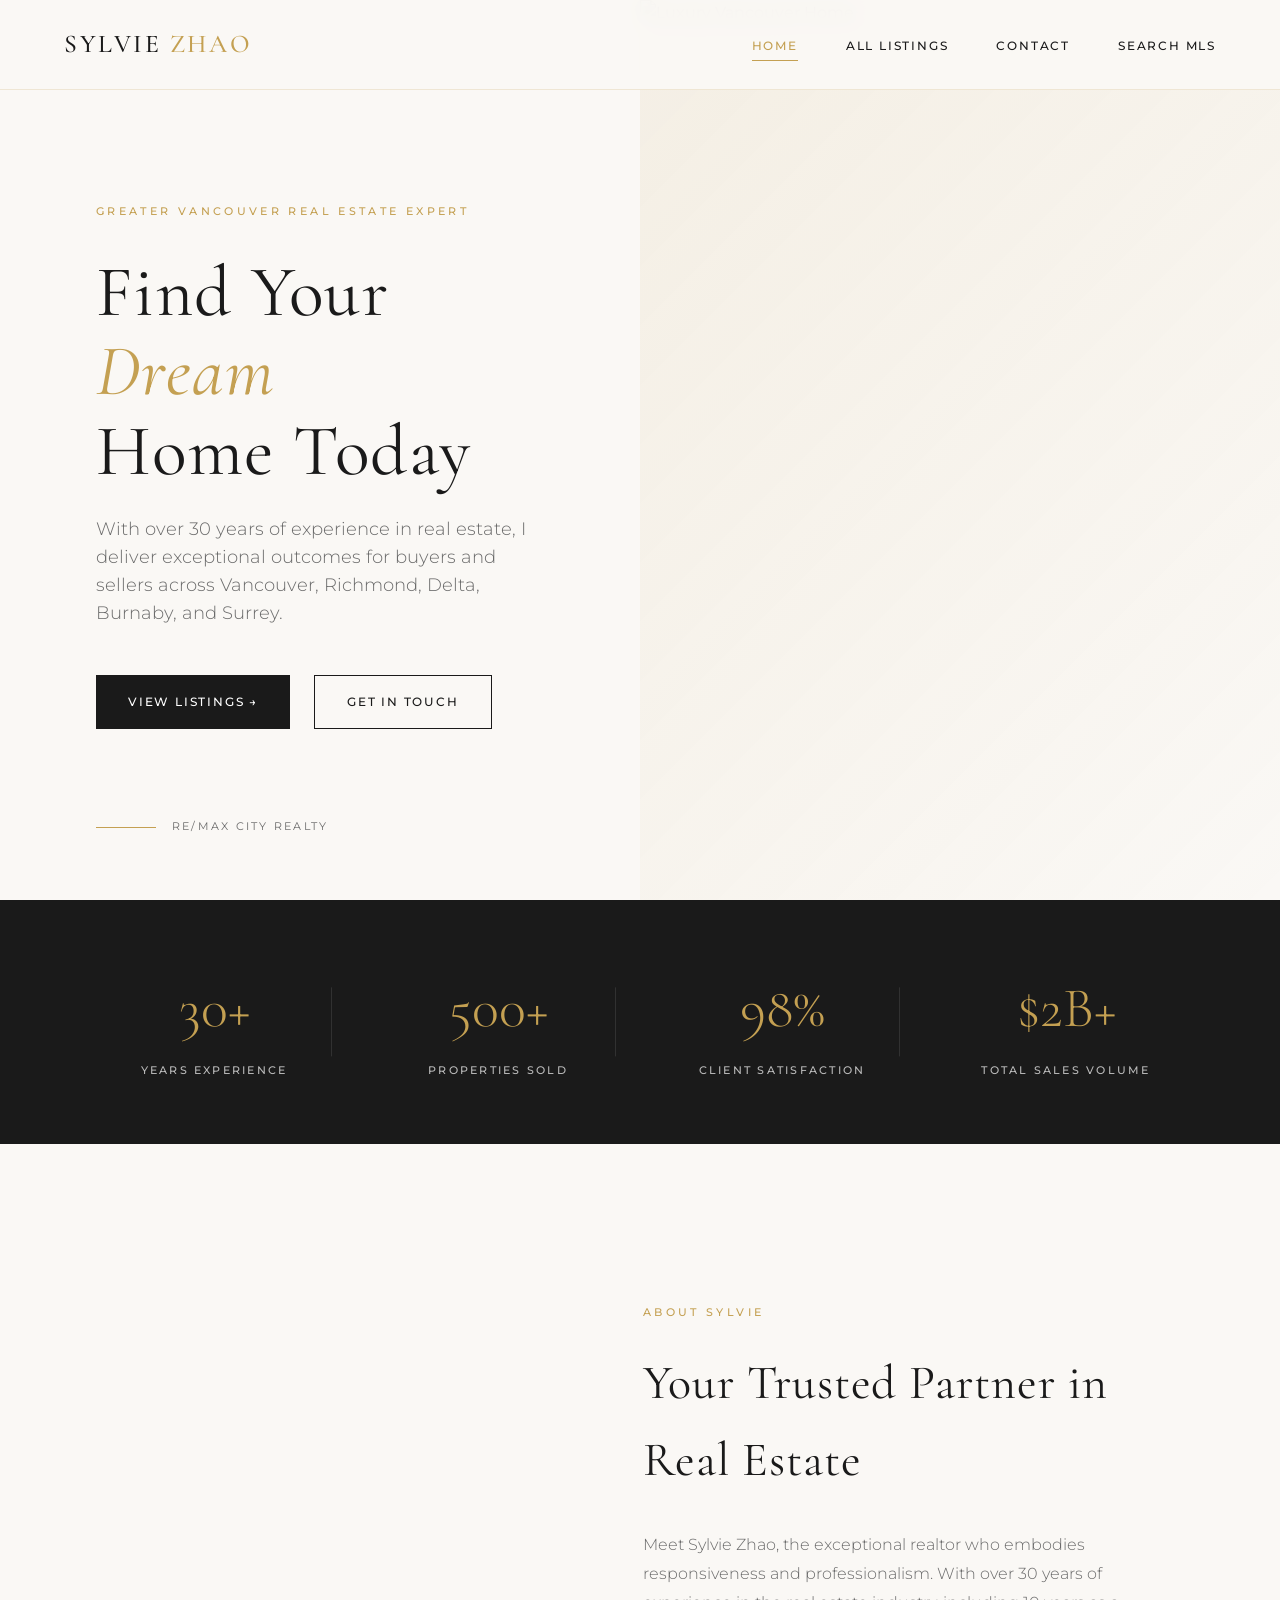
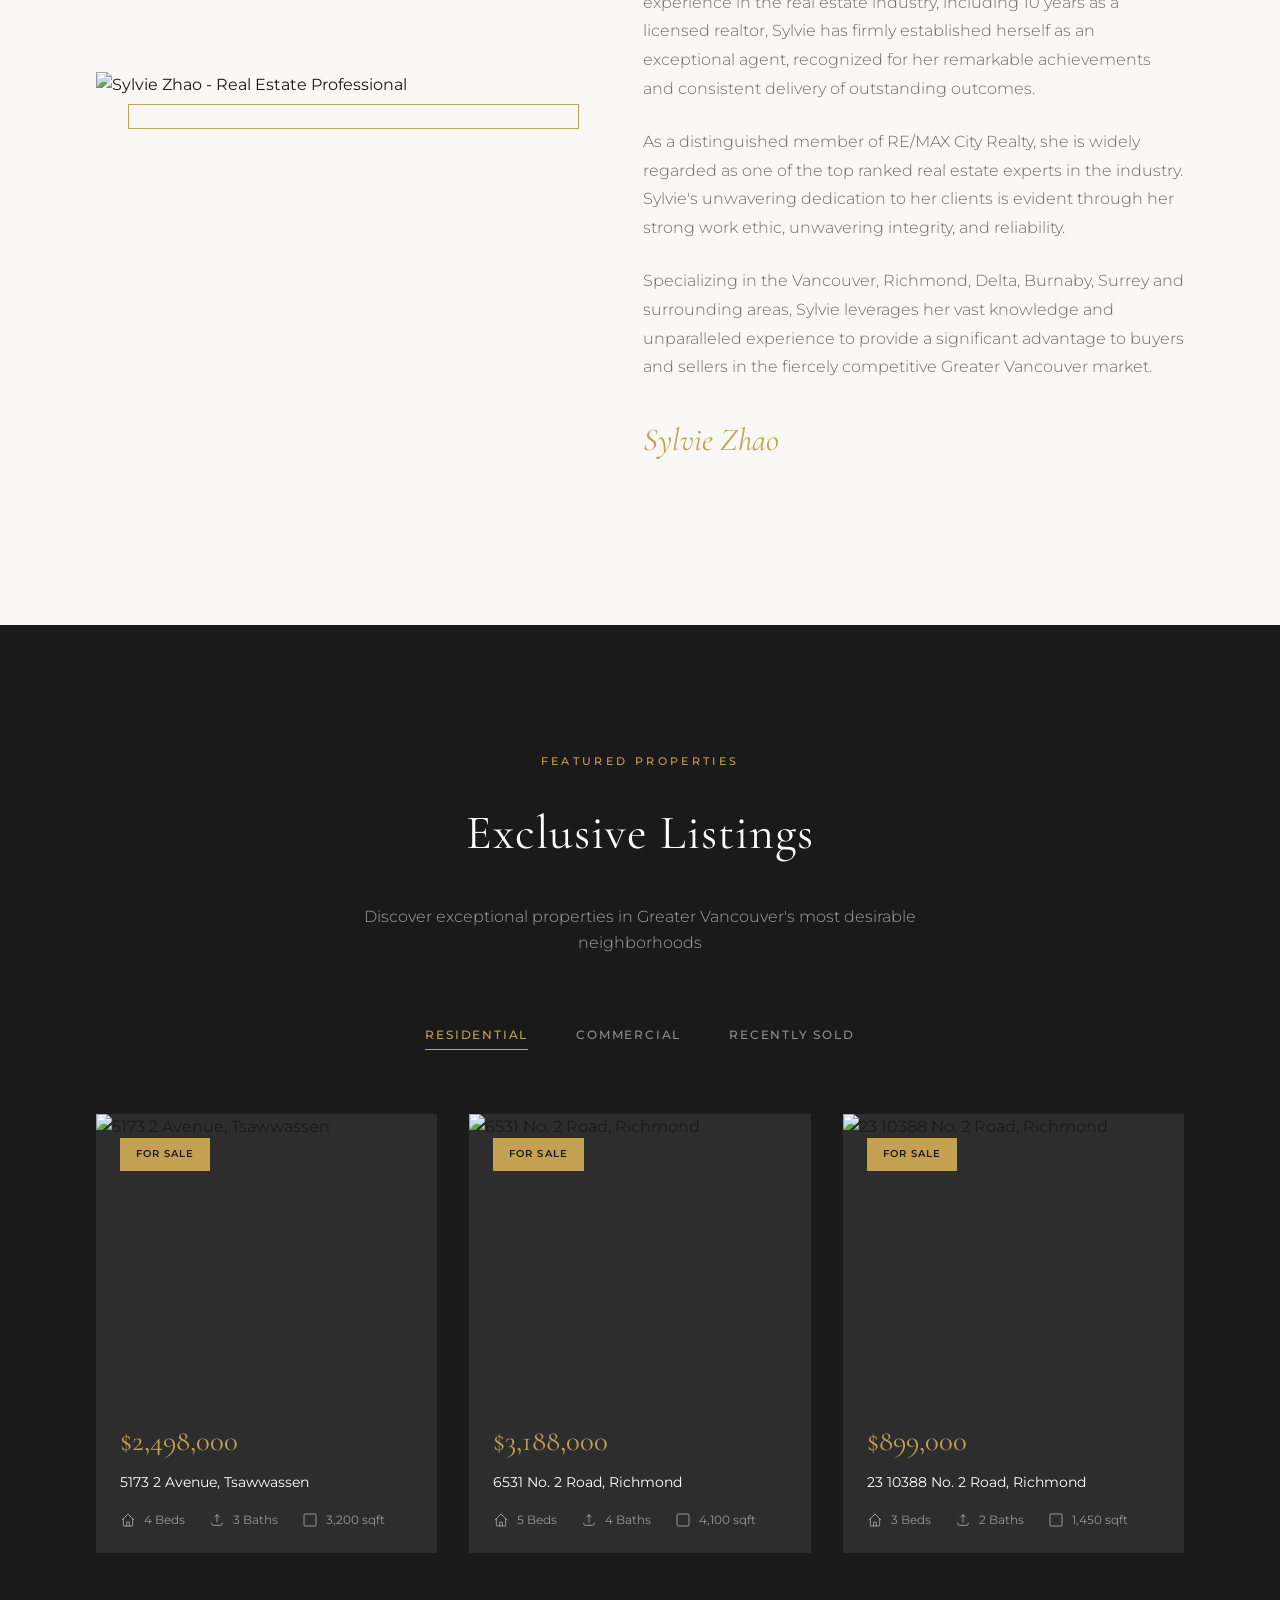
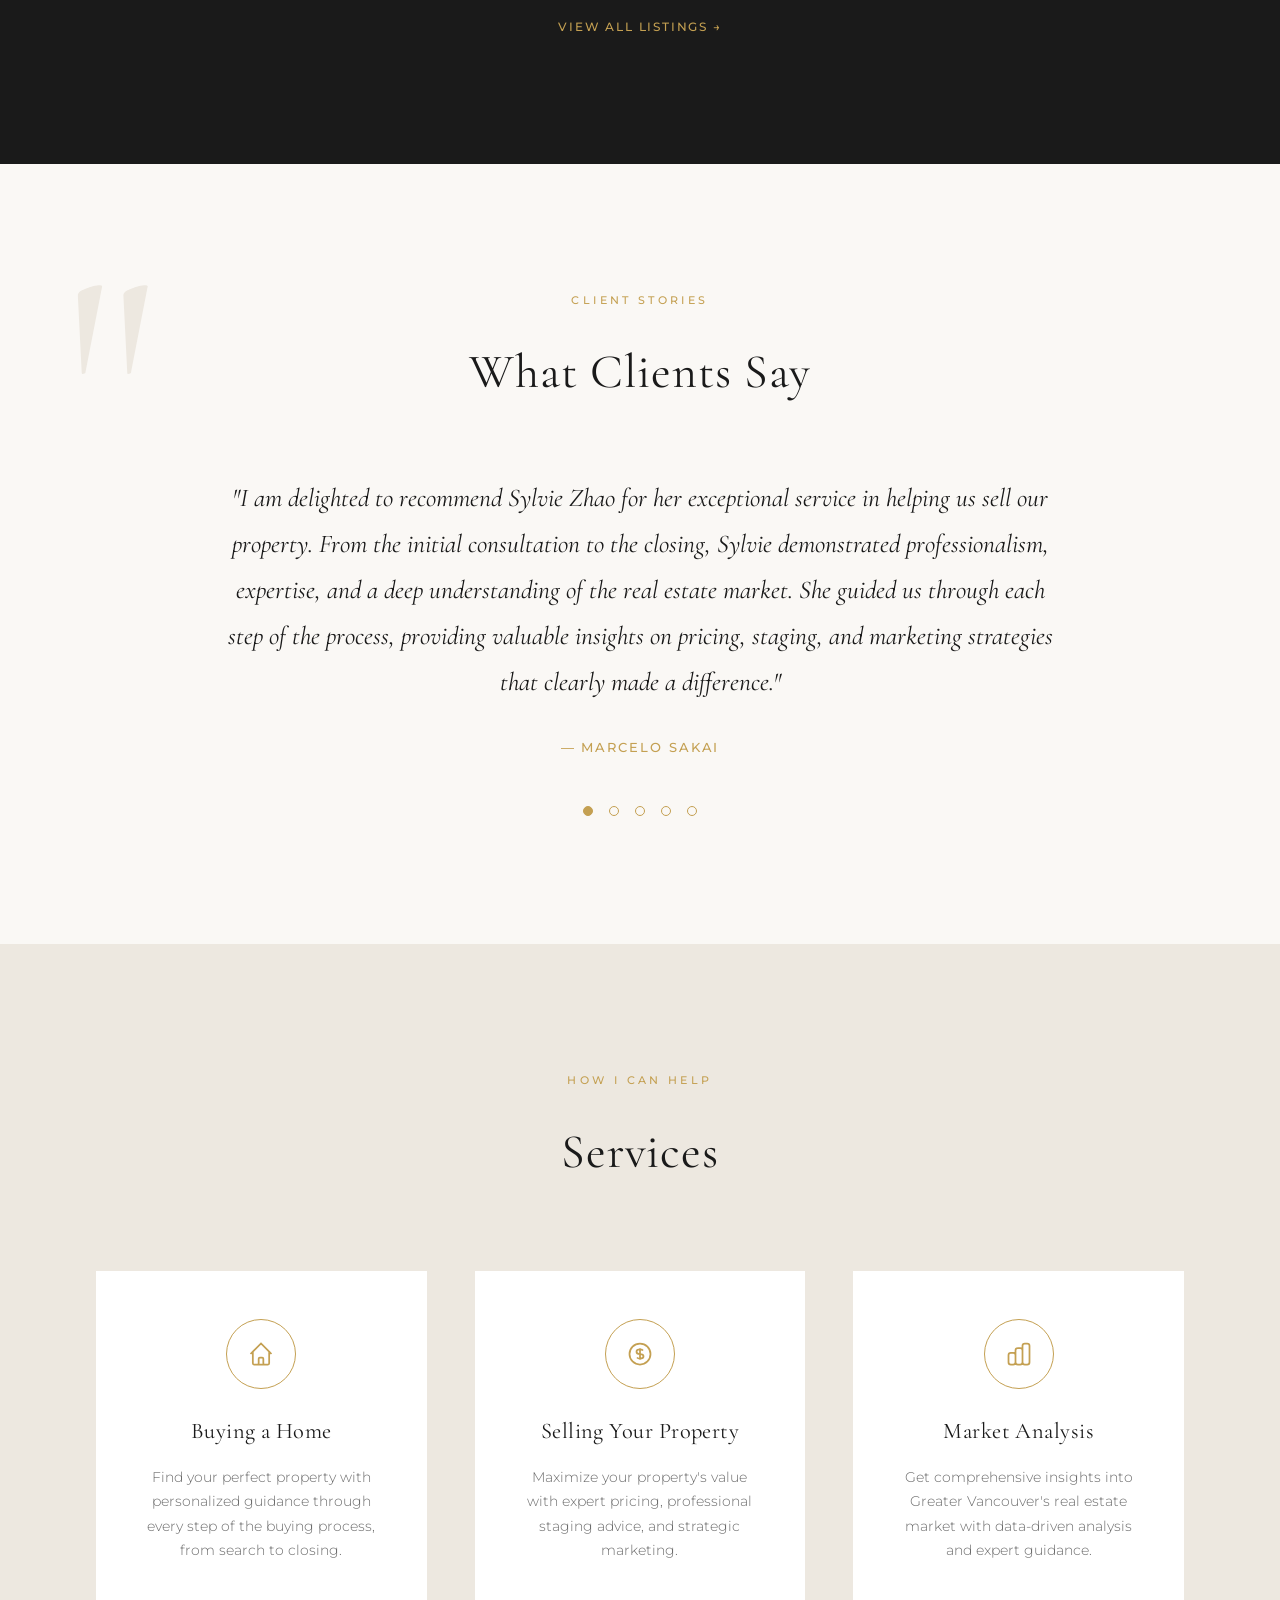
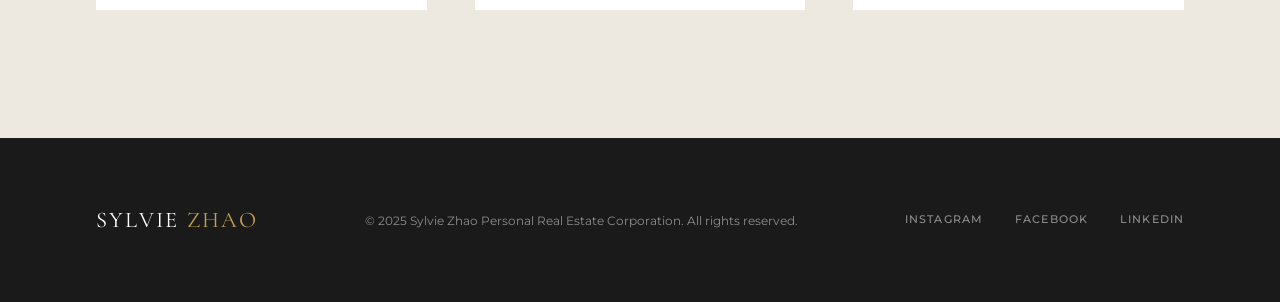
==== public/index.html @ 6d0d2b4c "Create new pages" ====
<!DOCTYPE html>
<html lang="en">
<head>
    <meta charset="UTF-8">
    <meta name="viewport" content="width=device-width, initial-scale=1.0">
    <title>Sylvie Zhao | Greater Vancouver Real Estate Expert</title>
    <link rel="preconnect" href="https://fonts.googleapis.com">
    <link rel="preconnect" href="https://fonts.gstatic.com" crossorigin>
    <link href="https://fonts.googleapis.com/css2?family=Cormorant+Garamond:ital,wght@0,300;0,400;0,500;0,600;1,400&family=Montserrat:wght@300;400;500;600&display=swap" rel="stylesheet">
    <link rel="stylesheet" href="styles.css">
</head>
<body>
    <!-- Navigation -->
    <nav id="navbar">
        <a href="index.html" class="logo">SYLVIE <span>ZHAO</span></a>
        <ul class="nav-links">
            <li><a href="index.html" class="active">Home</a></li>
            <li><a href="listings.html">All Listings</a></li>
            <li><a href="contact.html">Contact</a></li>
            <li><a href="https://sylviezhao.cityrealty.ca/index.php" target="_blank">Search MLS</a></li>
        </ul>
        <div class="mobile-menu-toggle">
            <span></span>
            <span></span>
            <span></span>
        </div>
    </nav>

    <!-- Hero Section -->
    <section class="hero">
        <div class="hero-content">
            <p class="hero-eyebrow">Greater Vancouver Real Estate Expert</p>
            <h1 class="hero-title">Find Your <em>Dream</em><br>Home Today</h1>
            <p class="hero-subtitle">With over 30 years of experience in real estate, I deliver exceptional outcomes for buyers and sellers across Vancouver, Richmond, Delta, Burnaby, and Surrey.</p>
            <div class="hero-buttons">
                <a href="listings.html" class="btn btn-primary">View Listings →</a>
                <a href="contact.html" class="btn btn-secondary">Get in Touch</a>
            </div>
            <div class="hero-decoration">
                <div class="hero-decoration-line"></div>
                <span>RE/MAX City Realty</span>
            </div>
        </div>
        <div class="hero-image">
            <img src="https://images.unsplash.com/photo-1600596542815-ffad4c1539a9?w=1200&q=80" alt="Luxury Vancouver Home">
        </div>
    </section>

    <!-- Stats Bar -->
    <div class="stats-bar">
        <div class="stat-item">
            <div class="stat-number">30+</div>
            <div class="stat-label">Years Experience</div>
        </div>
        <div class="stat-item">
            <div class="stat-number">500+</div>
            <div class="stat-label">Properties Sold</div>
        </div>
        <div class="stat-item">
            <div class="stat-number">98%</div>
            <div class="stat-label">Client Satisfaction</div>
        </div>
        <div class="stat-item">
            <div class="stat-number">$2B+</div>
            <div class="stat-label">Total Sales Volume</div>
        </div>
    </div>

    <!-- About Section -->
    <section class="about" id="about">
        <div class="about-image">
            <img src="https://images.unsplash.com/photo-1573496359142-b8d87734a5a2?w=800&q=80" alt="Sylvie Zhao - Real Estate Professional">
        </div>
        <div class="about-content">
            <p class="section-eyebrow">About Sylvie</p>
            <h2 class="section-title">Your Trusted Partner in Real Estate</h2>
            <p class="about-text">Meet Sylvie Zhao, the exceptional realtor who embodies responsiveness and professionalism. With over 30 years of experience in the real estate industry, including 10 years as a licensed realtor, Sylvie has firmly established herself as an exceptional agent, recognized for her remarkable achievements and consistent delivery of outstanding outcomes.</p>
            <p class="about-text">As a distinguished member of RE/MAX City Realty, she is widely regarded as one of the top ranked real estate experts in the industry. Sylvie's unwavering dedication to her clients is evident through her strong work ethic, unwavering integrity, and reliability.</p>
            <p class="about-text">Specializing in the Vancouver, Richmond, Delta, Burnaby, Surrey and surrounding areas, Sylvie leverages her vast knowledge and unparalleled experience to provide a significant advantage to buyers and sellers in the fiercely competitive Greater Vancouver market.</p>
            <p class="about-signature">Sylvie Zhao</p>
        </div>
    </section>

    <!-- Featured Listings Section -->
    <section class="listings" id="listings">
        <div class="listings-header">
            <p class="section-eyebrow">Featured Properties</p>
            <h2 class="section-title light">Exclusive Listings</h2>
            <p class="listings-subtitle">Discover exceptional properties in Greater Vancouver's most desirable neighborhoods</p>
        </div>
        <div class="listings-tabs">
            <button class="tab-btn active">Residential</button>
            <button class="tab-btn">Commercial</button>
            <button class="tab-btn">Recently Sold</button>
        </div>
        <div class="listings-grid">
            <div class="listing-card">
                <div class="listing-image">
                    <img src="https://images.unsplash.com/photo-1600585154340-be6161a56a0c?w=600&q=80" alt="5173 2 Avenue, Tsawwassen">
                    <span class="listing-badge">For Sale</span>
                </div>
                <div class="listing-info">
                    <div class="listing-price">$2,498,000</div>
                    <div class="listing-address">5173 2 Avenue, Tsawwassen</div>
                    <div class="listing-details">
                        <span class="listing-detail">
                            <svg viewBox="0 0 24 24" fill="none" stroke="currentColor" stroke-width="1.5"><path d="M3 12l2-2m0 0l7-7 7 7M5 10v10a1 1 0 001 1h3m10-11l2 2m-2-2v10a1 1 0 01-1 1h-3m-6 0a1 1 0 001-1v-4a1 1 0 011-1h2a1 1 0 011 1v4a1 1 0 001 1m-6 0h6"/></svg>
                            4 Beds
                        </span>
                        <span class="listing-detail">
                            <svg viewBox="0 0 24 24" fill="none" stroke="currentColor" stroke-width="1.5"><path d="M4 16v1a3 3 0 003 3h10a3 3 0 003-3v-1m-4-8l-4-4m0 0L8 8m4-4v12"/></svg>
                            3 Baths
                        </span>
                        <span class="listing-detail">
                            <svg viewBox="0 0 24 24" fill="none" stroke="currentColor" stroke-width="1.5"><rect x="3" y="3" width="18" height="18" rx="2"/></svg>
                            3,200 sqft
                        </span>
                    </div>
                </div>
            </div>
            <div class="listing-card">
                <div class="listing-image">
                    <img src="https://images.unsplash.com/photo-1600607687939-ce8a6c25118c?w=600&q=80" alt="6531 No. 2 Road, Richmond">
                    <span class="listing-badge">For Sale</span>
                </div>
                <div class="listing-info">
                    <div class="listing-price">$3,188,000</div>
                    <div class="listing-address">6531 No. 2 Road, Richmond</div>
                    <div class="listing-details">
                        <span class="listing-detail">
                            <svg viewBox="0 0 24 24" fill="none" stroke="currentColor" stroke-width="1.5"><path d="M3 12l2-2m0 0l7-7 7 7M5 10v10a1 1 0 001 1h3m10-11l2 2m-2-2v10a1 1 0 01-1 1h-3m-6 0a1 1 0 001-1v-4a1 1 0 011-1h2a1 1 0 011 1v4a1 1 0 001 1m-6 0h6"/></svg>
                            5 Beds
                        </span>
                        <span class="listing-detail">
                            <svg viewBox="0 0 24 24" fill="none" stroke="currentColor" stroke-width="1.5"><path d="M4 16v1a3 3 0 003 3h10a3 3 0 003-3v-1m-4-8l-4-4m0 0L8 8m4-4v12"/></svg>
                            4 Baths
                        </span>
                        <span class="listing-detail">
                            <svg viewBox="0 0 24 24" fill="none" stroke="currentColor" stroke-width="1.5"><rect x="3" y="3" width="18" height="18" rx="2"/></svg>
                            4,100 sqft
                        </span>
                    </div>
                </div>
            </div>
            <div class="listing-card">
                <div class="listing-image">
                    <img src="https://images.unsplash.com/photo-1600566753190-17f0baa2a6c3?w=600&q=80" alt="23 10388 No. 2 Road, Richmond">
                    <span class="listing-badge">For Sale</span>
                </div>
                <div class="listing-info">
                    <div class="listing-price">$899,000</div>
                    <div class="listing-address">23 10388 No. 2 Road, Richmond</div>
                    <div class="listing-details">
                        <span class="listing-detail">
                            <svg viewBox="0 0 24 24" fill="none" stroke="currentColor" stroke-width="1.5"><path d="M3 12l2-2m0 0l7-7 7 7M5 10v10a1 1 0 001 1h3m10-11l2 2m-2-2v10a1 1 0 01-1 1h-3m-6 0a1 1 0 001-1v-4a1 1 0 011-1h2a1 1 0 011 1v4a1 1 0 001 1m-6 0h6"/></svg>
                            3 Beds
                        </span>
                        <span class="listing-detail">
                            <svg viewBox="0 0 24 24" fill="none" stroke="currentColor" stroke-width="1.5"><path d="M4 16v1a3 3 0 003 3h10a3 3 0 003-3v-1m-4-8l-4-4m0 0L8 8m4-4v12"/></svg>
                            2 Baths
                        </span>
                        <span class="listing-detail">
                            <svg viewBox="0 0 24 24" fill="none" stroke="currentColor" stroke-width="1.5"><rect x="3" y="3" width="18" height="18" rx="2"/></svg>
                            1,450 sqft
                        </span>
                    </div>
                </div>
            </div>
        </div>
        <div class="view-all-link">
            <a href="listings.html">View All Listings →</a>
        </div>
    </section>

    <!-- Testimonials Section -->
    <section class="testimonials" id="testimonials">
        <div class="testimonials-header">
            <p class="section-eyebrow">Client Stories</p>
            <h2 class="section-title">What Clients Say</h2>
        </div>
        <div class="testimonials-slider">
            <div class="testimonial-item active">
                <p class="testimonial-text">"I am delighted to recommend Sylvie Zhao for her exceptional service in helping us sell our property. From the initial consultation to the closing, Sylvie demonstrated professionalism, expertise, and a deep understanding of the real estate market. She guided us through each step of the process, providing valuable insights on pricing, staging, and marketing strategies that clearly made a difference."</p>
                <p class="testimonial-author">— Marcelo Sakai</p>
            </div>
            <div class="testimonial-item">
                <p class="testimonial-text">"I've known Sylvie for 6 years. She works very hard for your business and transactions. She is easy to work with and is available to discuss at times other realtors will not. I will definitely use her again for my future real estate needs!"</p>
                <p class="testimonial-author">— Manjit</p>
            </div>
            <div class="testimonial-item">
                <p class="testimonial-text">"Sylvie really went above and beyond to sell my condo and was able to complete the sale quickly and efficiently. Will definitely recommend her services."</p>
                <p class="testimonial-author">— Jack Chow</p>
            </div>
            <div class="testimonial-item">
                <p class="testimonial-text">"Sylvie helped me sell my home. She was very knowledgeable and had excellent marketing skills. We managed to sell the home for an excellent price at a time when the market was declining. I will be using her again to sell another property of mine and I am very confident she will do an excellent job again!"</p>
                <p class="testimonial-author">— Christopher Leong</p>
            </div>
            <div class="testimonial-item">
                <p class="testimonial-text">"Sylvie is a good agent in real estate. She has great communication skills and got a good deal for us."</p>
                <p class="testimonial-author">— Hanson</p>
            </div>
        </div>
        <div class="testimonial-nav">
            <button class="testimonial-dot active" data-index="0"></button>
            <button class="testimonial-dot" data-index="1"></button>
            <button class="testimonial-dot" data-index="2"></button>
            <button class="testimonial-dot" data-index="3"></button>
            <button class="testimonial-dot" data-index="4"></button>
        </div>
    </section>

    <!-- Services Section -->
    <section class="services" id="services">
        <div class="services-header">
            <p class="section-eyebrow">How I Can Help</p>
            <h2 class="section-title">Services</h2>
        </div>
        <div class="services-grid">
            <div class="service-card">
                <div class="service-icon">
                    <svg viewBox="0 0 24 24" fill="none" stroke="currentColor" stroke-width="1.5">
                        <path d="M3 12l2-2m0 0l7-7 7 7M5 10v10a1 1 0 001 1h3m10-11l2 2m-2-2v10a1 1 0 01-1 1h-3m-6 0a1 1 0 001-1v-4a1 1 0 011-1h2a1 1 0 011 1v4a1 1 0 001 1m-6 0h6"/>
                    </svg>
                </div>
                <h3 class="service-title">Buying a Home</h3>
                <p class="service-text">Find your perfect property with personalized guidance through every step of the buying process, from search to closing.</p>
            </div>
            <div class="service-card">
                <div class="service-icon">
                    <svg viewBox="0 0 24 24" fill="none" stroke="currentColor" stroke-width="1.5">
                        <path d="M12 8c-1.657 0-3 .895-3 2s1.343 2 3 2 3 .895 3 2-1.343 2-3 2m0-8c1.11 0 2.08.402 2.599 1M12 8V7m0 1v8m0 0v1m0-1c-1.11 0-2.08-.402-2.599-1M21 12a9 9 0 11-18 0 9 9 0 0118 0z"/>
                    </svg>
                </div>
                <h3 class="service-title">Selling Your Property</h3>
                <p class="service-text">Maximize your property's value with expert pricing, professional staging advice, and strategic marketing.</p>
            </div>
            <div class="service-card">
                <div class="service-icon">
                    <svg viewBox="0 0 24 24" fill="none" stroke="currentColor" stroke-width="1.5">
                        <path d="M9 19v-6a2 2 0 00-2-2H5a2 2 0 00-2 2v6a2 2 0 002 2h2a2 2 0 002-2zm0 0V9a2 2 0 012-2h2a2 2 0 012 2v10m-6 0a2 2 0 002 2h2a2 2 0 002-2m0 0V5a2 2 0 012-2h2a2 2 0 012 2v14a2 2 0 01-2 2h-2a2 2 0 01-2-2z"/>
                    </svg>
                </div>
                <h3 class="service-title">Market Analysis</h3>
                <p class="service-text">Get comprehensive insights into Greater Vancouver's real estate market with data-driven analysis and expert guidance.</p>
            </div>
        </div>
    </section>

    <!-- Footer -->
    <footer>
        <div class="footer-logo">SYLVIE <span>ZHAO</span></div>
        <p class="footer-text">© 2025 Sylvie Zhao Personal Real Estate Corporation. All rights reserved.</p>
        <div class="footer-links">
            <a href="https://www.instagram.com/sylviezhaoprec/" target="_blank">Instagram</a>
            <a href="https://www.facebook.com/sylvie.zhao.14/" target="_blank">Facebook</a>
            <a href="https://www.linkedin.com/in/sylvie-zhao-23877966/" target="_blank">LinkedIn</a>
        </div>
    </footer>

    <script src="scripts.js"></script>
</body>
</html>
---- public/styles.css ----
/* ========================================
   SYLVIE ZHAO REAL ESTATE - MAIN STYLESHEET
   ======================================== */

/* CSS Variables */
:root {
    --gold: #C4A052;
    --gold-light: #D4B872;
    --gold-dark: #A68A3C;
    --charcoal: #1A1A1A;
    --charcoal-light: #2D2D2D;
    --cream: #FAF8F5;
    --cream-dark: #EDE8E0;
    --text-dark: #1A1A1A;
    --text-light: #6B6B6B;
    --white: #FFFFFF;
}

/* ========================================
   RESET & BASE STYLES
   ======================================== */
* {
    margin: 0;
    padding: 0;
    box-sizing: border-box;
}

html {
    scroll-behavior: smooth;
}

body {
    font-family: 'Montserrat', sans-serif;
    background: var(--cream);
    color: var(--text-dark);
    line-height: 1.6;
    overflow-x: hidden;
}

h1, h2, h3, h4 {
    font-family: 'Cormorant Garamond', serif;
    font-weight: 400;
    letter-spacing: 0.02em;
}

a {
    text-decoration: none;
    color: inherit;
}

img {
    max-width: 100%;
    display: block;
}

/* ========================================
   NAVIGATION
   ======================================== */
nav {
    position: fixed;
    top: 0;
    left: 0;
    right: 0;
    z-index: 1000;
    padding: 1.5rem 4rem;
    display: flex;
    justify-content: space-between;
    align-items: center;
    background: rgba(250, 248, 245, 0.95);
    backdrop-filter: blur(10px);
    border-bottom: 1px solid rgba(196, 160, 82, 0.2);
    transition: all 0.4s ease;
}

nav.scrolled {
    padding: 1rem 4rem;
    box-shadow: 0 4px 30px rgba(0, 0, 0, 0.05);
}

.logo {
    font-family: 'Cormorant Garamond', serif;
    font-size: 1.6rem;
    font-weight: 500;
    color: var(--charcoal);
    letter-spacing: 0.1em;
}

.logo span {
    color: var(--gold);
}

.nav-links {
    display: flex;
    gap: 3rem;
    list-style: none;
}

.nav-links a {
    font-size: 0.75rem;
    font-weight: 500;
    letter-spacing: 0.15em;
    text-transform: uppercase;
    color: var(--charcoal);
    position: relative;
    padding: 0.5rem 0;
    transition: color 0.3s ease;
}

.nav-links a::after {
    content: '';
    position: absolute;
    bottom: 0;
    left: 0;
    width: 0;
    height: 1px;
    background: var(--gold);
    transition: width 0.3s ease;
}

.nav-links a:hover,
.nav-links a.active {
    color: var(--gold);
}

.nav-links a:hover::after,
.nav-links a.active::after {
    width: 100%;
}

.nav-cta {
    background: var(--charcoal);
    color: var(--white) !important;
    padding: 0.8rem 1.5rem !important;
}

.nav-cta::after {
    display: none !important;
}

.nav-cta:hover {
    background: var(--gold) !important;
    color: var(--charcoal) !important;
}

.mobile-menu-toggle {
    display: none;
    flex-direction: column;
    gap: 5px;
    cursor: pointer;
    z-index: 1001;
}

.mobile-menu-toggle span {
    width: 25px;
    height: 2px;
    background: var(--charcoal);
    transition: all 0.3s ease;
}

/* ========================================
   BUTTONS
   ======================================== */
.btn {
    display: inline-flex;
    align-items: center;
    gap: 0.75rem;
    padding: 1rem 2rem;
    font-size: 0.75rem;
    font-weight: 500;
    letter-spacing: 0.15em;
    text-transform: uppercase;
    transition: all 0.4s ease;
    cursor: pointer;
    border: none;
    font-family: 'Montserrat', sans-serif;
}

.btn-primary {
    background: var(--charcoal);
    color: var(--white);
}

.btn-primary:hover {
    background: var(--gold);
    color: var(--charcoal);
    transform: translateY(-2px);
}

.btn-secondary {
    background: transparent;
    color: var(--charcoal);
    border: 1px solid var(--charcoal);
}

.btn-secondary:hover {
    background: var(--charcoal);
    color: var(--white);
}

.btn-gold {
    background: var(--gold);
    color: var(--charcoal);
}

.btn-gold:hover {
    background: var(--gold-dark);
    transform: translateY(-2px);
}

/* ========================================
   SECTION STYLES
   ======================================== */
.section-eyebrow {
    font-size: 0.7rem;
    font-weight: 500;
    letter-spacing: 0.3em;
    text-transform: uppercase;
    color: var(--gold);
    margin-bottom: 1.5rem;
}

.section-title {
    font-size: 3rem;
    margin-bottom: 2rem;
    color: var(--charcoal);
}

.section-title.light {
    color: var(--white);
}

/* ========================================
   HERO SECTION
   ======================================== */
.hero {
    min-height: 100vh;
    display: grid;
    grid-template-columns: 1fr 1fr;
    position: relative;
    overflow: hidden;
}

.hero-content {
    display: flex;
    flex-direction: column;
    justify-content: center;
    padding: 8rem 6rem 6rem;
    position: relative;
    z-index: 2;
}

.hero-eyebrow {
    font-size: 0.7rem;
    font-weight: 500;
    letter-spacing: 0.3em;
    text-transform: uppercase;
    color: var(--gold);
    margin-bottom: 2rem;
    opacity: 0;
    animation: fadeUp 0.8s ease forwards 0.3s;
}

.hero-title {
    font-size: 4.5rem;
    line-height: 1.1;
    margin-bottom: 1.5rem;
    color: var(--charcoal);
    opacity: 0;
    animation: fadeUp 0.8s ease forwards 0.5s;
}

.hero-title em {
    font-style: italic;
    color: var(--gold);
}

.hero-subtitle {
    font-size: 1.1rem;
    font-weight: 300;
    color: var(--text-light);
    max-width: 480px;
    margin-bottom: 3rem;
    opacity: 0;
    animation: fadeUp 0.8s ease forwards 0.7s;
}

.hero-buttons {
    display: flex;
    gap: 1.5rem;
    opacity: 0;
    animation: fadeUp 0.8s ease forwards 0.9s;
}

.hero-image {
    position: relative;
    overflow: hidden;
}

.hero-image::before {
    content: '';
    position: absolute;
    inset: 0;
    background: linear-gradient(135deg, rgba(196, 160, 82, 0.1), transparent);
    z-index: 1;
}

.hero-image img {
    width: 100%;
    height: 100%;
    object-fit: cover;
    opacity: 0;
    animation: fadeIn 1.2s ease forwards 0.4s;
}

.hero-decoration {
    position: absolute;
    bottom: 4rem;
    left: 6rem;
    display: flex;
    align-items: center;
    gap: 1rem;
    opacity: 0;
    animation: fadeUp 0.8s ease forwards 1.1s;
}

.hero-decoration span {
    font-size: 0.7rem;
    letter-spacing: 0.2em;
    text-transform: uppercase;
    color: var(--text-light);
}

.hero-decoration-line {
    width: 60px;
    height: 1px;
    background: var(--gold);
}

/* ========================================
   STATS BAR
   ======================================== */
.stats-bar {
    background: var(--charcoal);
    padding: 4rem 6rem;
    display: grid;
    grid-template-columns: repeat(4, 1fr);
    gap: 3rem;
}

.stat-item {
    text-align: center;
    position: relative;
}

.stat-item:not(:last-child)::after {
    content: '';
    position: absolute;
    right: 0;
    top: 50%;
    transform: translateY(-50%);
    height: 60%;
    width: 1px;
    background: rgba(255, 255, 255, 0.1);
}

.stat-number {
    font-family: 'Cormorant Garamond', serif;
    font-size: 3.5rem;
    font-weight: 300;
    color: var(--gold);
    margin-bottom: 0.5rem;
}

.stat-label {
    font-size: 0.7rem;
    font-weight: 500;
    letter-spacing: 0.2em;
    text-transform: uppercase;
    color: rgba(255, 255, 255, 0.7);
}

/* ========================================
   ABOUT SECTION
   ======================================== */
.about {
    padding: 8rem 6rem;
    display: grid;
    grid-template-columns: 1fr 1.2fr;
    gap: 6rem;
    align-items: center;
}

.about-image {
    position: relative;
}

.about-image::before {
    content: '';
    position: absolute;
    top: 2rem;
    left: 2rem;
    right: -2rem;
    bottom: -2rem;
    border: 1px solid var(--gold);
    z-index: -1;
}

.about-image img {
    width: 100%;
    filter: grayscale(20%);
    transition: filter 0.5s ease;
}

.about-image:hover img {
    filter: grayscale(0%);
}

.about-content {
    padding: 2rem 0;
}

.about-text {
    font-size: 1rem;
    font-weight: 300;
    color: var(--text-light);
    margin-bottom: 1.5rem;
    line-height: 1.8;
}

.about-signature {
    font-family: 'Cormorant Garamond', serif;
    font-size: 2rem;
    font-style: italic;
    color: var(--gold);
    margin-top: 2rem;
}

/* ========================================
   LISTINGS SECTION
   ======================================== */
.listings {
    padding: 8rem 6rem;
    background: var(--charcoal);
}

.listings-header {
    text-align: center;
    margin-bottom: 4rem;
}

.listings-subtitle {
    font-size: 1rem;
    font-weight: 300;
    color: rgba(255, 255, 255, 0.6);
    max-width: 600px;
    margin: 0 auto;
}

.listings-tabs {
    display: flex;
    justify-content: center;
    gap: 3rem;
    margin-bottom: 4rem;
}

.tab-btn {
    background: none;
    border: none;
    font-size: 0.75rem;
    font-weight: 500;
    letter-spacing: 0.15em;
    text-transform: uppercase;
    color: rgba(255, 255, 255, 0.5);
    cursor: pointer;
    padding: 0.5rem 0;
    position: relative;
    transition: color 0.3s ease;
    font-family: 'Montserrat', sans-serif;
}

.tab-btn.active,
.tab-btn:hover {
    color: var(--gold);
}

.tab-btn.active::after {
    content: '';
    position: absolute;
    bottom: 0;
    left: 0;
    width: 100%;
    height: 1px;
    background: var(--gold);
}

.listings-grid {
    display: grid;
    grid-template-columns: repeat(3, 1fr);
    gap: 2rem;
}

.listing-card {
    background: var(--charcoal-light);
    overflow: hidden;
    position: relative;
    transition: transform 0.5s ease;
}

.listing-card:hover {
    transform: translateY(-10px);
}

.listing-image {
    position: relative;
    height: 280px;
    overflow: hidden;
}

.listing-image img {
    width: 100%;
    height: 100%;
    object-fit: cover;
    transition: transform 0.6s ease;
}

.listing-card:hover .listing-image img {
    transform: scale(1.1);
}

.listing-badge {
    position: absolute;
    top: 1.5rem;
    left: 1.5rem;
    background: var(--gold);
    color: var(--charcoal);
    font-size: 0.65rem;
    font-weight: 600;
    letter-spacing: 0.1em;
    text-transform: uppercase;
    padding: 0.5rem 1rem;
}

.listing-badge.sold {
    background: var(--charcoal);
    color: var(--white);
}

.listing-info {
    padding: 1.5rem;
}

.listing-price {
    font-family: 'Cormorant Garamond', serif;
    font-size: 1.8rem;
    color: var(--gold);
    margin-bottom: 0.5rem;
}

.listing-address {
    font-size: 0.85rem;
    font-weight: 400;
    color: var(--white);
    margin-bottom: 1rem;
}

.listing-details {
    display: flex;
    gap: 1.5rem;
    font-size: 0.75rem;
    color: rgba(255, 255, 255, 0.5);
}

.listing-detail {
    display: flex;
    align-items: center;
    gap: 0.5rem;
}

.listing-detail svg {
    width: 16px;
    height: 16px;
}

.view-all-link {
    display: flex;
    justify-content: center;
    margin-top: 4rem;
}

.view-all-link a {
    color: var(--gold);
    font-size: 0.75rem;
    font-weight: 500;
    letter-spacing: 0.15em;
    text-transform: uppercase;
    display: flex;
    align-items: center;
    gap: 0.75rem;
    transition: gap 0.3s ease;
}

.view-all-link a:hover {
    gap: 1.25rem;
}

/* ========================================
   TESTIMONIALS SECTION
   ======================================== */
.testimonials {
    padding: 8rem 6rem;
    background: var(--cream);
    position: relative;
    overflow: hidden;
}

.testimonials::before {
    content: '"';
    position: absolute;
    top: 4rem;
    left: 4rem;
    font-family: 'Cormorant Garamond', serif;
    font-size: 20rem;
    color: var(--cream-dark);
    line-height: 1;
    pointer-events: none;
}

.testimonials-header {
    text-align: center;
    margin-bottom: 4rem;
    position: relative;
    z-index: 1;
}

.testimonials-slider {
    max-width: 900px;
    margin: 0 auto;
    position: relative;
    z-index: 1;
}

.testimonial-item {
    text-align: center;
    padding: 0 2rem;
    display: none;
}

.testimonial-item.active {
    display: block;
    animation: fadeIn 0.6s ease;
}

.testimonial-text {
    font-family: 'Cormorant Garamond', serif;
    font-size: 1.6rem;
    font-style: italic;
    line-height: 1.8;
    color: var(--charcoal);
    margin-bottom: 2rem;
}

.testimonial-author {
    font-size: 0.8rem;
    font-weight: 500;
    letter-spacing: 0.15em;
    text-transform: uppercase;
    color: var(--gold);
}

.testimonial-nav {
    display: flex;
    justify-content: center;
    gap: 1rem;
    margin-top: 3rem;
}

.testimonial-dot {
    width: 10px;
    height: 10px;
    border-radius: 50%;
    border: 1px solid var(--gold);
    background: transparent;
    cursor: pointer;
    transition: background 0.3s ease;
}

.testimonial-dot.active {
    background: var(--gold);
}

/* ========================================
   SERVICES SECTION
   ======================================== */
.services {
    padding: 8rem 6rem;
    background: var(--cream-dark);
}

.services-header {
    text-align: center;
    margin-bottom: 5rem;
}

.services-grid {
    display: grid;
    grid-template-columns: repeat(3, 1fr);
    gap: 3rem;
}

.service-card {
    background: var(--white);
    padding: 3rem;
    text-align: center;
    transition: all 0.4s ease;
    position: relative;
    overflow: hidden;
}

.service-card::before {
    content: '';
    position: absolute;
    top: 0;
    left: 0;
    width: 100%;
    height: 3px;
    background: var(--gold);
    transform: scaleX(0);
    transition: transform 0.4s ease;
}

.service-card:hover {
    transform: translateY(-5px);
    box-shadow: 0 20px 60px rgba(0, 0, 0, 0.08);
}

.service-card:hover::before {
    transform: scaleX(1);
}

.service-icon {
    width: 70px;
    height: 70px;
    margin: 0 auto 1.5rem;
    display: flex;
    align-items: center;
    justify-content: center;
    border: 1px solid var(--gold);
    border-radius: 50%;
    color: var(--gold);
}

.service-icon svg {
    width: 28px;
    height: 28px;
}

.service-title {
    font-size: 1.4rem;
    margin-bottom: 1rem;
    color: var(--charcoal);
}

.service-text {
    font-size: 0.9rem;
    font-weight: 300;
    color: var(--text-light);
    line-height: 1.7;
}

/* ========================================
   CONTACT SECTION
   ======================================== */
.contact {
    padding: 8rem 6rem;
    display: grid;
    grid-template-columns: 1fr 1fr;
    gap: 6rem;
    background: var(--white);
}

.contact-info {
    padding: 2rem 0;
}

.contact-item {
    margin-bottom: 2rem;
}

.contact-label {
    font-size: 0.7rem;
    font-weight: 500;
    letter-spacing: 0.2em;
    text-transform: uppercase;
    color: var(--gold);
    margin-bottom: 0.5rem;
}

.contact-value {
    font-family: 'Cormorant Garamond', serif;
    font-size: 1.4rem;
    color: var(--charcoal);
}

.contact-value a {
    transition: color 0.3s ease;
}

.contact-value a:hover {
    color: var(--gold);
}

.social-links {
    display: flex;
    gap: 1rem;
    margin-top: 3rem;
}

.social-link {
    width: 50px;
    height: 50px;
    border: 1px solid var(--charcoal);
    display: flex;
    align-items: center;
    justify-content: center;
    color: var(--charcoal);
    transition: all 0.3s ease;
}

.social-link:hover {
    background: var(--gold);
    border-color: var(--gold);
}

.social-link svg {
    width: 18px;
    height: 18px;
}

.contact-form {
    background: var(--cream);
    padding: 3rem;
}

.form-group {
    margin-bottom: 1.5rem;
}

.form-label {
    display: block;
    font-size: 0.7rem;
    font-weight: 500;
    letter-spacing: 0.15em;
    text-transform: uppercase;
    color: var(--charcoal);
    margin-bottom: 0.75rem;
}

.form-input,
.form-textarea {
    width: 100%;
    padding: 1rem;
    font-family: 'Montserrat', sans-serif;
    font-size: 0.9rem;
    border: 1px solid var(--cream-dark);
    background: var(--white);
    color: var(--charcoal);
    transition: border-color 0.3s ease;
}

.form-input:focus,
.form-textarea:focus {
    outline: none;
    border-color: var(--gold);
}

.form-textarea {
    min-height: 150px;
    resize: vertical;
}

.contact-form .btn {
    width: 100%;
    justify-content: center;
}

/* ========================================
   PAGE HEADERS
   ======================================== */
.page-header {
    padding: 12rem 6rem 6rem;
    background: var(--charcoal);
    text-align: center;
}

.page-header .section-title {
    color: var(--white);
    margin-bottom: 1rem;
}

.page-header-subtitle {
    font-size: 1rem;
    font-weight: 300;
    color: rgba(255, 255, 255, 0.6);
    max-width: 600px;
    margin: 0 auto;
}

/* ========================================
   LISTINGS PAGE SPECIFIC
   ======================================== */
.listings-page {
    padding: 6rem;
    background: var(--cream);
}

.listings-filters {
    display: flex;
    justify-content: space-between;
    align-items: center;
    margin-bottom: 3rem;
    flex-wrap: wrap;
    gap: 1.5rem;
}

.filter-group {
    display: flex;
    gap: 1rem;
    flex-wrap: wrap;
}

.filter-btn {
    padding: 0.75rem 1.5rem;
    font-size: 0.75rem;
    font-weight: 500;
    letter-spacing: 0.1em;
    text-transform: uppercase;
    background: var(--white);
    border: 1px solid var(--cream-dark);
    color: var(--text-light);
    cursor: pointer;
    transition: all 0.3s ease;
    font-family: 'Montserrat', sans-serif;
}

.filter-btn:hover,
.filter-btn.active {
    border-color: var(--gold);
    color: var(--gold);
}

.listings-count {
    font-size: 0.85rem;
    color: var(--text-light);
}

.listings-page .listings-grid {
    background: transparent;
}

.listings-page .listing-card {
    background: var(--white);
    box-shadow: 0 4px 20px rgba(0, 0, 0, 0.05);
}

.listings-page .listing-price {
    color: var(--charcoal);
}

.listings-page .listing-address {
    color: var(--text-dark);
}

.listings-page .listing-details {
    color: var(--text-light);
}

/* ========================================
   CONTACT PAGE SPECIFIC
   ======================================== */
.contact-page {
    padding: 6rem;
    background: var(--cream);
}

.contact-page .contact {
    background: var(--cream);
    padding: 0;
    max-width: 1200px;
    margin: 0 auto;
}

.contact-map {
    margin-top: 4rem;
    height: 400px;
    background: var(--cream-dark);
    display: flex;
    align-items: center;
    justify-content: center;
    color: var(--text-light);
}

/* ========================================
   FOOTER
   ======================================== */
footer {
    background: var(--charcoal);
    padding: 4rem 6rem;
    display: flex;
    justify-content: space-between;
    align-items: center;
}

.footer-logo {
    font-family: 'Cormorant Garamond', serif;
    font-size: 1.4rem;
    color: var(--white);
    letter-spacing: 0.1em;
}

.footer-logo span {
    color: var(--gold);
}

.footer-text {
    font-size: 0.75rem;
    color: rgba(255, 255, 255, 0.5);
}

.footer-links {
    display: flex;
    gap: 2rem;
}

.footer-links a {
    font-size: 0.7rem;
    font-weight: 500;
    letter-spacing: 0.1em;
    text-transform: uppercase;
    color: rgba(255, 255, 255, 0.5);
    transition: color 0.3s ease;
}

.footer-links a:hover {
    color: var(--gold);
}

/* ========================================
   ANIMATIONS
   ======================================== */
@keyframes fadeUp {
    from {
        opacity: 0;
        transform: translateY(30px);
    }
    to {
        opacity: 1;
        transform: translateY(0);
    }
}

@keyframes fadeIn {
    from { opacity: 0; }
    to { opacity: 1; }
}

/* ========================================
   RESPONSIVE STYLES
   ======================================== */
@media (max-width: 1200px) {
    .hero-title { font-size: 3.5rem; }
    .hero-content { padding: 6rem 4rem; }
    nav, .about, .listings, .testimonials, .services, .contact, footer,
    .page-header, .listings-page, .contact-page {
        padding-left: 4rem;
        padding-right: 4rem;
    }
}

@media (max-width: 992px) {
    .hero {
        grid-template-columns: 1fr;
        min-height: auto;
    }
    .hero-content {
        padding: 10rem 3rem 4rem;
        order: 2;
    }
    .hero-image {
        height: 60vh;
        order: 1;
    }
    .hero-decoration { display: none; }
    .stats-bar {
        grid-template-columns: repeat(2, 1fr);
        gap: 2rem;
    }
    .stat-item:nth-child(2)::after { display: none; }
    .about {
        grid-template-columns: 1fr;
        gap: 3rem;
    }
    .listings-grid {
        grid-template-columns: repeat(2, 1fr);
    }
    .services-grid {
        grid-template-columns: 1fr;
        gap: 2rem;
    }
    .contact {
        grid-template-columns: 1fr;
        gap: 3rem;
    }
}

@media (max-width: 768px) {
    nav {
        padding: 1rem 1.5rem;
    }
    .nav-links {
        display: none;
    }
    .mobile-menu-toggle {
        display: flex;
    }
    .hero-title { font-size: 2.5rem; }
    .hero-content { padding: 8rem 1.5rem 3rem; }
    .hero-subtitle { font-size: 1rem; }
    .hero-buttons {
        flex-direction: column;
    }
    nav, .about, .listings, .testimonials, .services, .contact, footer,
    .page-header, .listings-page, .contact-page {
        padding-left: 1.5rem;
        padding-right: 1.5rem;
    }
    .stats-bar {
        padding: 3rem 1.5rem;
        grid-template-columns: 1fr;
    }
    .stat-item::after { display: none; }
    .stat-number { font-size: 2.5rem; }
    .listings-grid {
        grid-template-columns: 1fr;
    }
    .section-title { font-size: 2.2rem; }
    .testimonial-text { font-size: 1.2rem; }
    footer {
        flex-direction: column;
        gap: 2rem;
        text-align: center;
    }
    .footer-links { flex-wrap: wrap; justify-content: center; }
    .listings-filters {
        flex-direction: column;
        align-items: flex-start;
    }
}
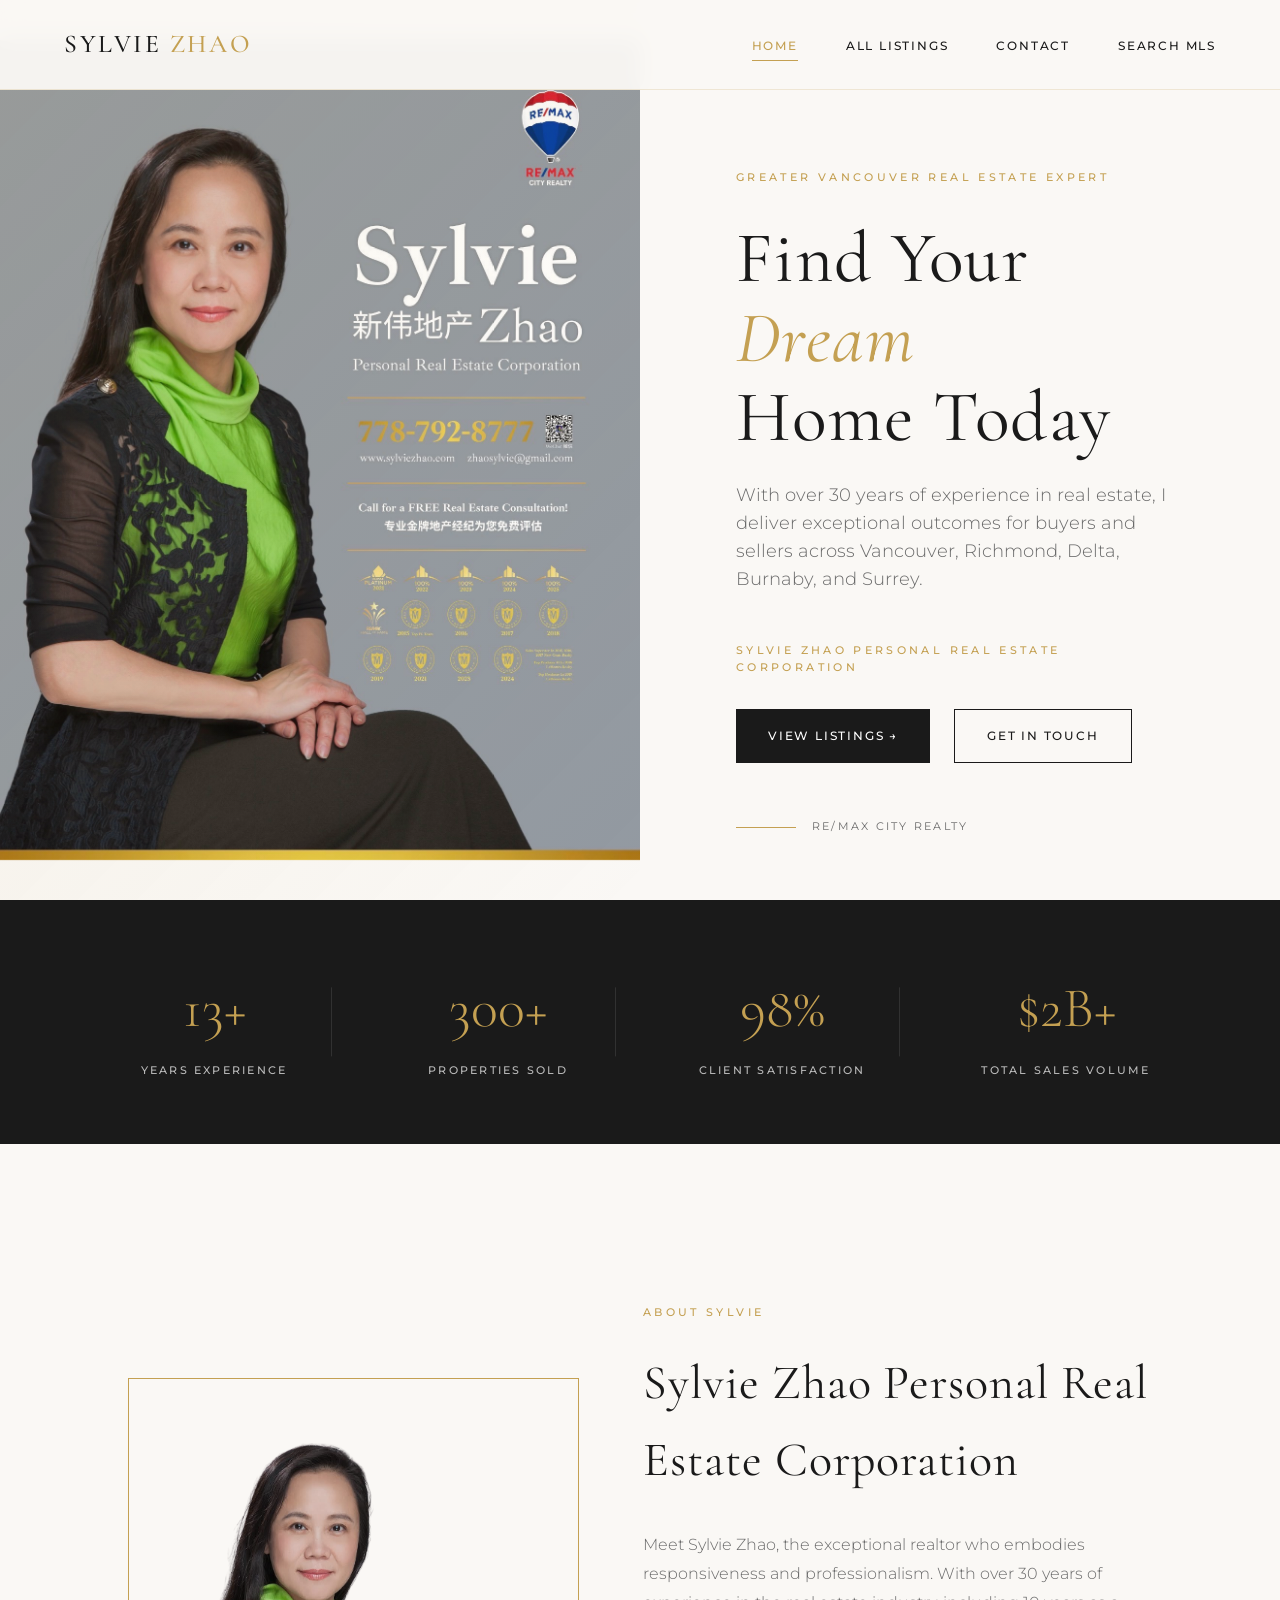
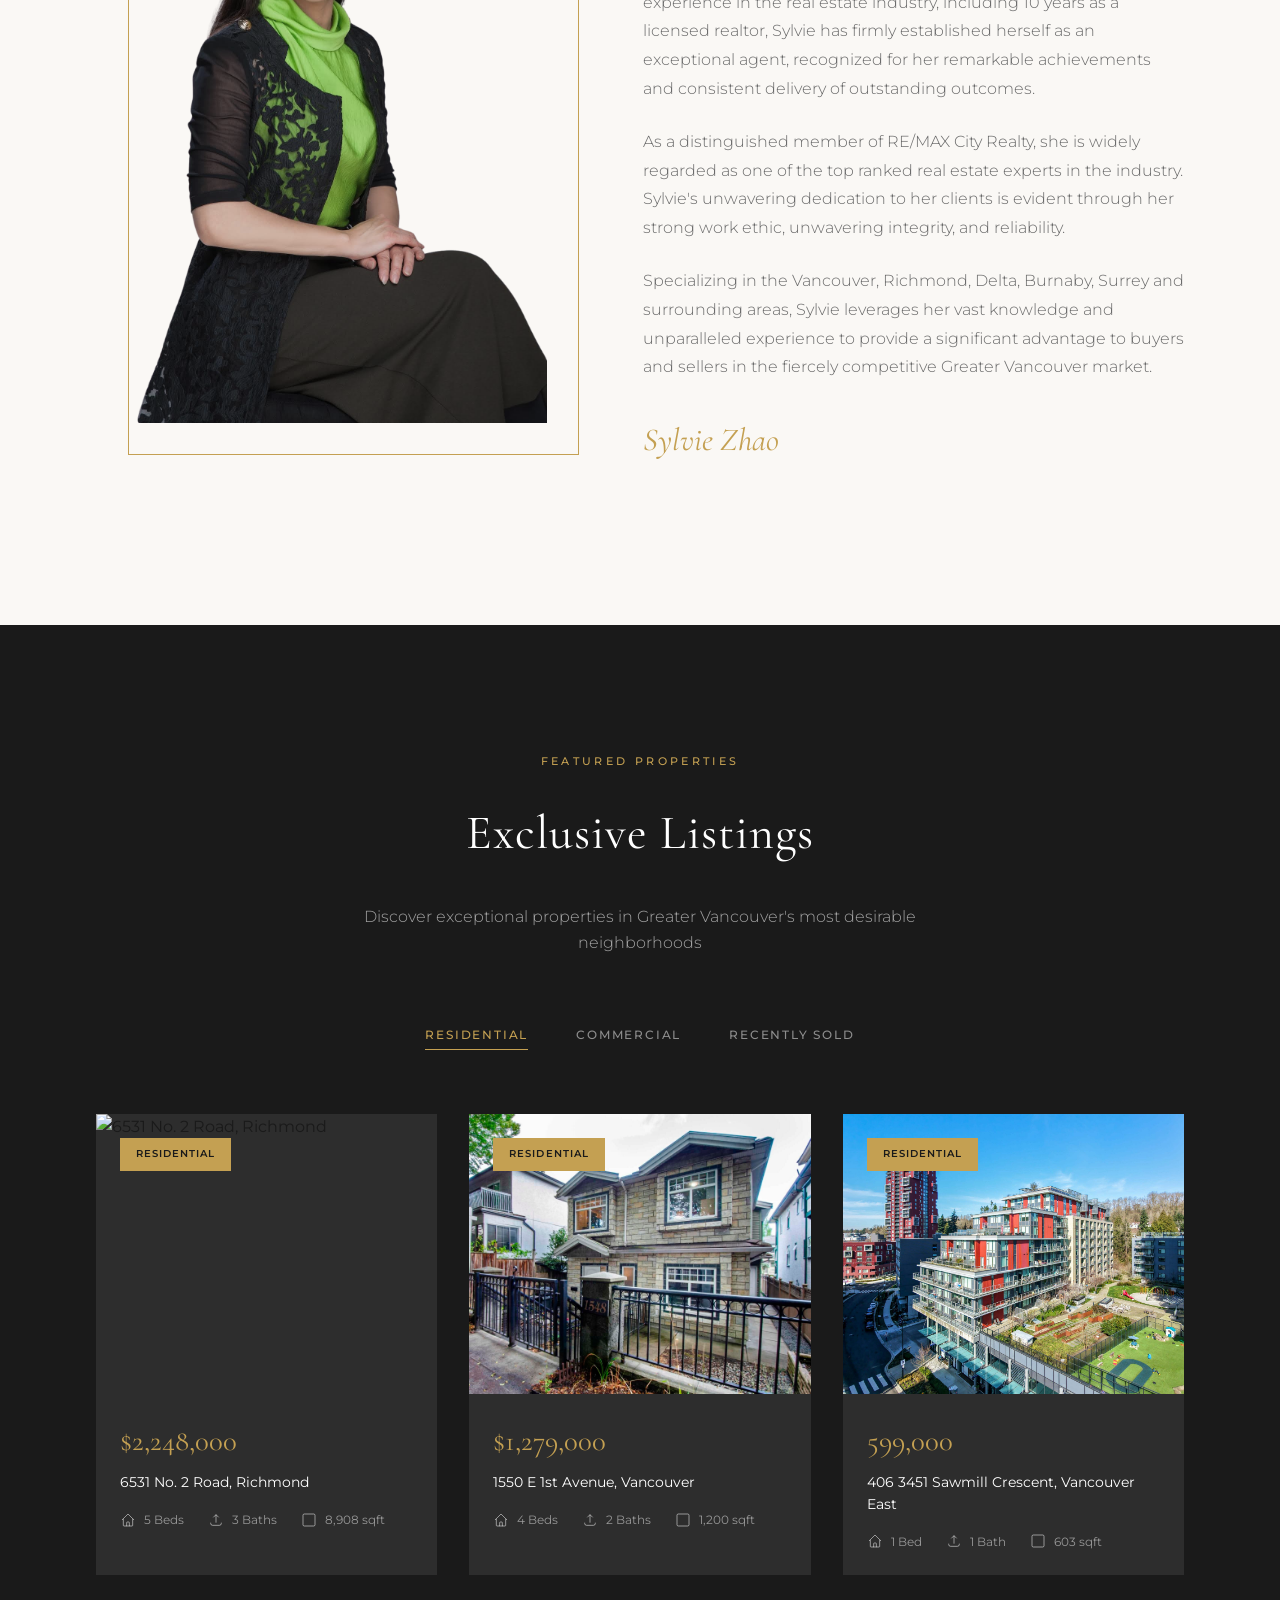
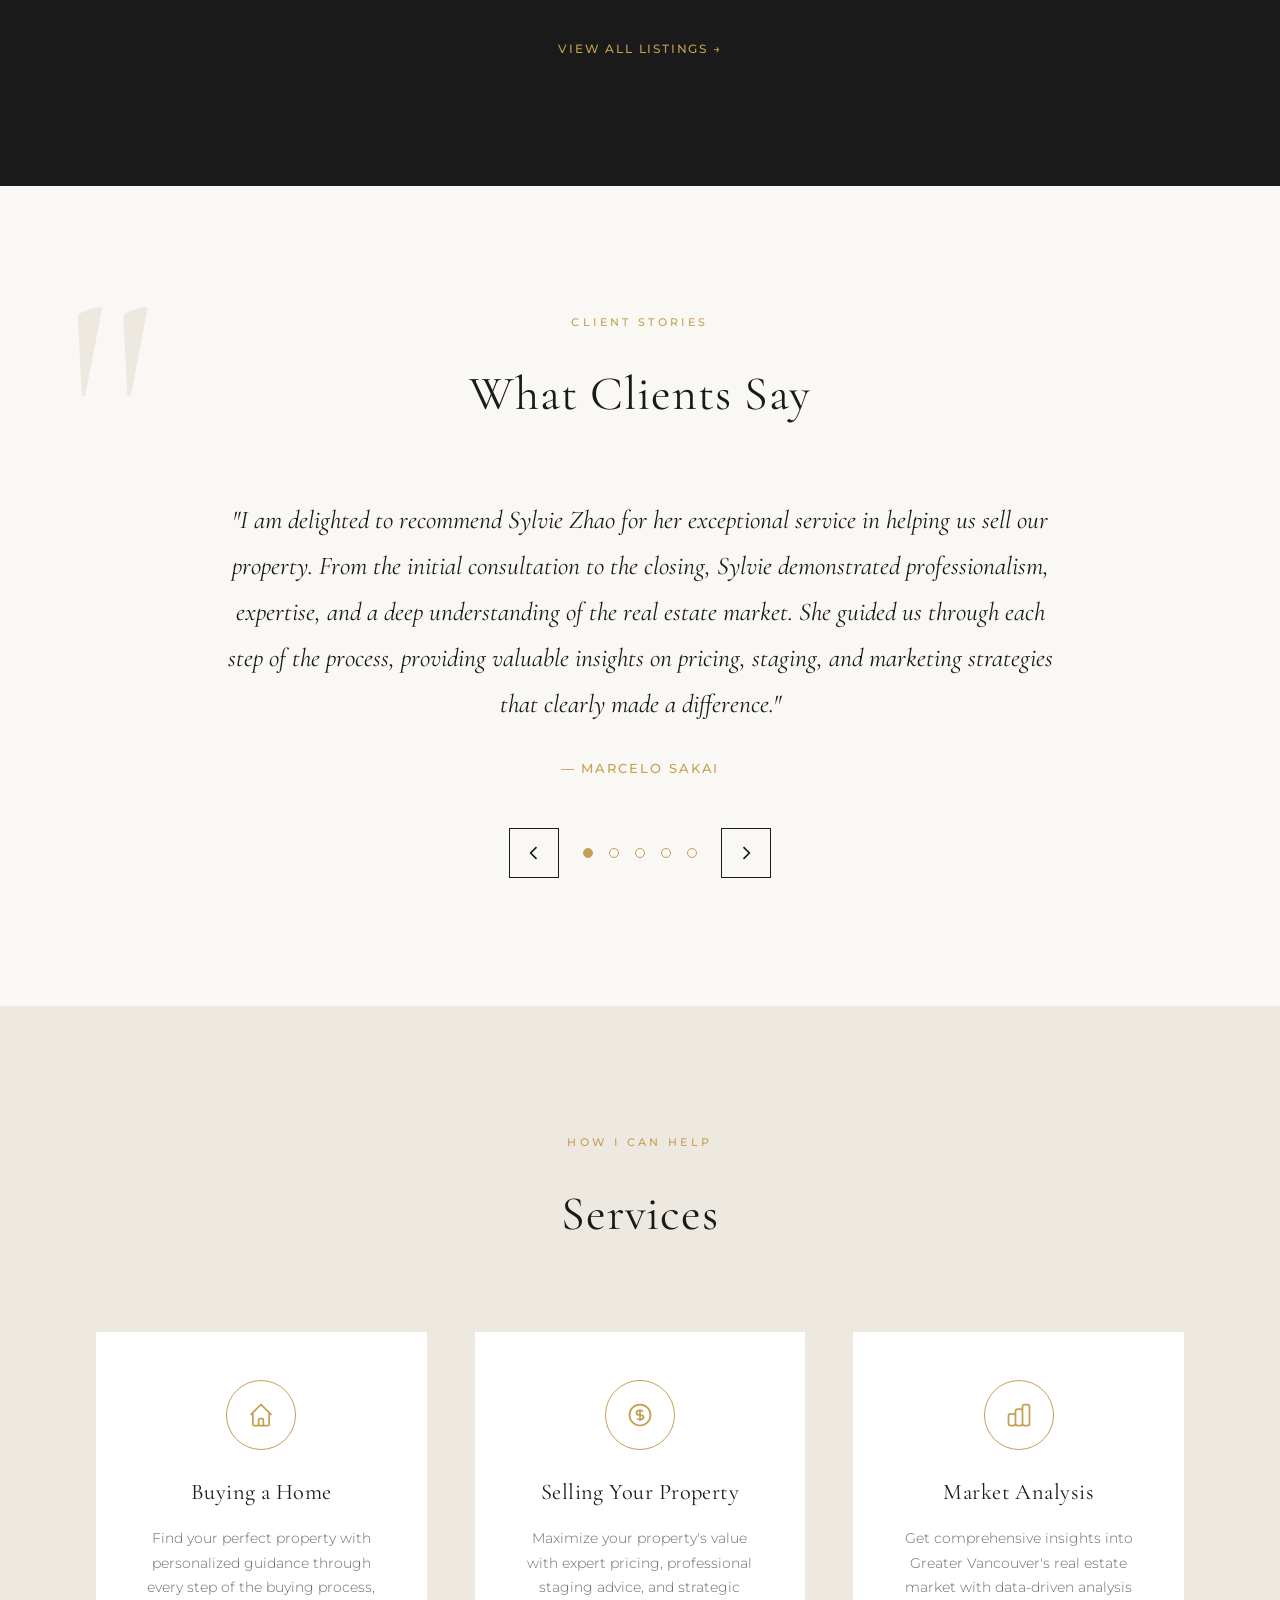
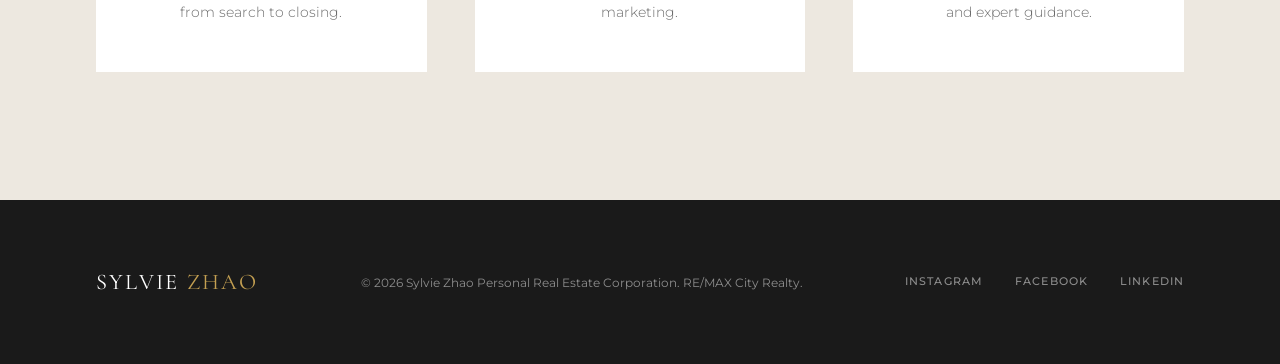
==== commit 1a51ea26: "Replace all images and change text" ====
--- a/public/index.html
+++ b/public/index.html
@@ -1,14 +1,18 @@
 <!DOCTYPE html>
 <html lang="en">
+
 <head>
     <meta charset="UTF-8">
     <meta name="viewport" content="width=device-width, initial-scale=1.0">
     <title>Sylvie Zhao | Greater Vancouver Real Estate Expert</title>
     <link rel="preconnect" href="https://fonts.googleapis.com">
     <link rel="preconnect" href="https://fonts.gstatic.com" crossorigin>
-    <link href="https://fonts.googleapis.com/css2?family=Cormorant+Garamond:ital,wght@0,300;0,400;0,500;0,600;1,400&family=Montserrat:wght@300;400;500;600&display=swap" rel="stylesheet">
+    <link
+        href="https://fonts.googleapis.com/css2?family=Cormorant+Garamond:ital,wght@0,300;0,400;0,500;0,600;1,400&family=Montserrat:wght@300;400;500;600&display=swap"
+        rel="stylesheet">
     <link rel="stylesheet" href="styles.css">
 </head>
+
 <body>
     <!-- Navigation -->
     <nav id="navbar">
@@ -31,7 +35,9 @@
         <div class="hero-content">
             <p class="hero-eyebrow">Greater Vancouver Real Estate Expert</p>
             <h1 class="hero-title">Find Your <em>Dream</em><br>Home Today</h1>
-            <p class="hero-subtitle">With over 30 years of experience in real estate, I deliver exceptional outcomes for buyers and sellers across Vancouver, Richmond, Delta, Burnaby, and Surrey.</p>
+            <p class="hero-subtitle">With over 30 years of experience in real estate, I deliver exceptional outcomes for
+                buyers and sellers across Vancouver, Richmond, Delta, Burnaby, and Surrey.</p>
+            <p class="hero-eyebrow">Sylvie Zhao Personal Real Estate Corporation</p>
             <div class="hero-buttons">
                 <a href="listings.html" class="btn btn-primary">View Listings →</a>
                 <a href="contact.html" class="btn btn-secondary">Get in Touch</a>
@@ -42,18 +48,18 @@
             </div>
         </div>
         <div class="hero-image">
-            <img src="https://images.unsplash.com/photo-1600596542815-ffad4c1539a9?w=1200&q=80" alt="Luxury Vancouver Home">
+            <img src="photos/home page/headshot_awards.jpeg" alt="Vancouver Skyline">
         </div>
     </section>
 
     <!-- Stats Bar -->
     <div class="stats-bar">
         <div class="stat-item">
-            <div class="stat-number">30+</div>
+            <div class="stat-number">13+</div>
             <div class="stat-label">Years Experience</div>
         </div>
         <div class="stat-item">
-            <div class="stat-number">500+</div>
+            <div class="stat-number">300+</div>
             <div class="stat-label">Properties Sold</div>
         </div>
         <div class="stat-item">
@@ -69,14 +75,21 @@
     <!-- About Section -->
     <section class="about" id="about">
         <div class="about-image">
-            <img src="https://images.unsplash.com/photo-1573496359142-b8d87734a5a2?w=800&q=80" alt="Sylvie Zhao - Real Estate Professional">
+            <img src="photos/home page/headshot.png" alt="Sylvie Zhao - Real Estate Professional" />
         </div>
         <div class="about-content">
             <p class="section-eyebrow">About Sylvie</p>
-            <h2 class="section-title">Your Trusted Partner in Real Estate</h2>
-            <p class="about-text">Meet Sylvie Zhao, the exceptional realtor who embodies responsiveness and professionalism. With over 30 years of experience in the real estate industry, including 10 years as a licensed realtor, Sylvie has firmly established herself as an exceptional agent, recognized for her remarkable achievements and consistent delivery of outstanding outcomes.</p>
-            <p class="about-text">As a distinguished member of RE/MAX City Realty, she is widely regarded as one of the top ranked real estate experts in the industry. Sylvie's unwavering dedication to her clients is evident through her strong work ethic, unwavering integrity, and reliability.</p>
-            <p class="about-text">Specializing in the Vancouver, Richmond, Delta, Burnaby, Surrey and surrounding areas, Sylvie leverages her vast knowledge and unparalleled experience to provide a significant advantage to buyers and sellers in the fiercely competitive Greater Vancouver market.</p>
+            <h2 class="section-title">Sylvie Zhao Personal Real Estate Corporation</h2>
+            <p class="about-text">Meet Sylvie Zhao, the exceptional realtor who embodies responsiveness and
+                professionalism. With over 30 years of experience in the real estate industry, including 10 years as a
+                licensed realtor, Sylvie has firmly established herself as an exceptional agent, recognized for her
+                remarkable achievements and consistent delivery of outstanding outcomes.</p>
+            <p class="about-text">As a distinguished member of RE/MAX City Realty, she is widely regarded as one of the
+                top ranked real estate experts in the industry. Sylvie's unwavering dedication to her clients is evident
+                through her strong work ethic, unwavering integrity, and reliability.</p>
+            <p class="about-text">Specializing in the Vancouver, Richmond, Delta, Burnaby, Surrey and surrounding areas,
+                Sylvie leverages her vast knowledge and unparalleled experience to provide a significant advantage to
+                buyers and sellers in the fiercely competitive Greater Vancouver market.</p>
             <p class="about-signature">Sylvie Zhao</p>
         </div>
     </section>
@@ -86,7 +99,8 @@
         <div class="listings-header">
             <p class="section-eyebrow">Featured Properties</p>
             <h2 class="section-title light">Exclusive Listings</h2>
-            <p class="listings-subtitle">Discover exceptional properties in Greater Vancouver's most desirable neighborhoods</p>
+            <p class="listings-subtitle">Discover exceptional properties in Greater Vancouver's most desirable
+                neighborhoods</p>
         </div>
         <div class="listings-tabs">
             <button class="tab-btn active">Residential</button>
@@ -94,74 +108,253 @@
             <button class="tab-btn">Recently Sold</button>
         </div>
         <div class="listings-grid">
+            <!-- Residential Listings -->
+            <a href="listings/6531 no 2 road.html" class="listing-card"> <!-- clickable -->
+                <div class="listing-image">
+                    <img src="photos/home page/6531 no 2 road.jpg" alt="6531 No. 2 Road, Richmond">
+                    <span class="listing-badge">Residential</span>
+                </div>
+                <div class="listing-info">
+                    <div class="listing-price">$2,248,000</div>
+                    <div class="listing-address">6531 No. 2 Road, Richmond</div>
+                    <div class="listing-details">
+                        <span class="listing-detail">
+                            <svg viewBox="0 0 24 24" fill="none" stroke="currentColor" stroke-width="1.5">
+                                <path
+                                    d="M3 12l2-2m0 0l7-7 7 7M5 10v10a1 1 0 001 1h3m10-11l2 2m-2-2v10a1 1 0 01-1 1h-3m-6 0a1 1 0 001-1v-4a1 1 0 011-1h2a1 1 0 011 1v4a1 1 0 001 1m-6 0h6" />
+                            </svg>
+                            5 Beds
+                        </span>
+                        <span class="listing-detail">
+                            <svg viewBox="0 0 24 24" fill="none" stroke="currentColor" stroke-width="1.5">
+                                <path d="M4 16v1a3 3 0 003 3h10a3 3 0 003-3v-1m-4-8l-4-4m0 0L8 8m4-4v12" />
+                            </svg>
+                            3 Baths
+                        </span>
+                        <span class="listing-detail">
+                            <svg viewBox="0 0 24 24" fill="none" stroke="currentColor" stroke-width="1.5">
+                                <rect x="3" y="3" width="18" height="18" rx="2" />
+                            </svg>
+                            8,908 sqft
+                        </span>
+                    </div>
+                </div>
+            </a>
             <div class="listing-card">
                 <div class="listing-image">
-                    <img src="https://images.unsplash.com/photo-1600585154340-be6161a56a0c?w=600&q=80" alt="5173 2 Avenue, Tsawwassen">
-                    <span class="listing-badge">For Sale</span>
-                </div>
-                <div class="listing-info">
-                    <div class="listing-price">$2,498,000</div>
+                    <img src="photos/home page/1550 e 1st avenue.jpeg" alt="1550 E 1st Avenue, Vancouver">
+                    <span class="listing-badge">Residential</span>
+                </div>
+                <div class="listing-info">
+                    <div class="listing-price">$1,279,000</div>
+                    <div class="listing-address">1550 E 1st Avenue, Vancouver</div>
+                    <div class="listing-details">
+                        <span class="listing-detail">
+                            <svg viewBox="0 0 24 24" fill="none" stroke="currentColor" stroke-width="1.5">
+                                <path
+                                    d="M3 12l2-2m0 0l7-7 7 7M5 10v10a1 1 0 001 1h3m10-11l2 2m-2-2v10a1 1 0 01-1 1h-3m-6 0a1 1 0 001-1v-4a1 1 0 011-1h2a1 1 0 011 1v4a1 1 0 001 1m-6 0h6" />
+                            </svg>
+                            4 Beds
+                        </span>
+                        <span class="listing-detail">
+                            <svg viewBox="0 0 24 24" fill="none" stroke="currentColor" stroke-width="1.5">
+                                <path d="M4 16v1a3 3 0 003 3h10a3 3 0 003-3v-1m-4-8l-4-4m0 0L8 8m4-4v12" />
+                            </svg>
+                            2 Baths
+                        </span>
+                        <span class="listing-detail">
+                            <svg viewBox="0 0 24 24" fill="none" stroke="currentColor" stroke-width="1.5">
+                                <rect x="3" y="3" width="18" height="18" rx="2" />
+                            </svg>
+                            1,200 sqft
+                        </span>
+                    </div>
+                </div>
+            </div>
+            <div class="listing-card">
+                <div class="listing-image">
+                    <img src="photos/home page/406 3451 sawmill crescent.JPG"
+                        alt="406 3451 Sawmill Crescent, Vancouver East">
+                    <span class="listing-badge">Residential</span>
+                </div>
+                <div class="listing-info">
+                    <div class="listing-price">599,000</div>
+                    <div class="listing-address">406 3451 Sawmill Crescent, Vancouver East</div>
+                    <div class="listing-details">
+                        <span class="listing-detail">
+                            <svg viewBox="0 0 24 24" fill="none" stroke="currentColor" stroke-width="1.5">
+                                <path
+                                    d="M3 12l2-2m0 0l7-7 7 7M5 10v10a1 1 0 001 1h3m10-11l2 2m-2-2v10a1 1 0 01-1 1h-3m-6 0a1 1 0 001-1v-4a1 1 0 011-1h2a1 1 0 011 1v4a1 1 0 001 1m-6 0h6" />
+                            </svg>
+                            1 Bed
+                        </span>
+                        <span class="listing-detail">
+                            <svg viewBox="0 0 24 24" fill="none" stroke="currentColor" stroke-width="1.5">
+                                <path d="M4 16v1a3 3 0 003 3h10a3 3 0 003-3v-1m-4-8l-4-4m0 0L8 8m4-4v12" />
+                            </svg>
+                            1 Bath
+                        </span>
+                        <span class="listing-detail">
+                            <svg viewBox="0 0 24 24" fill="none" stroke="currentColor" stroke-width="1.5">
+                                <rect x="3" y="3" width="18" height="18" rx="2" />
+                            </svg>
+                            603 sqft
+                        </span>
+                    </div>
+                </div>
+            </div>
+
+            <!-- Commercial Listings (hidden by default) -->
+            <div class="listing-card" style="display: none;">
+                <div class="listing-image">
+                    <img src="photos/home page/3265 4000 no 3 road.jpg" alt="3265 4000 No. 3 Road, Richmond">
+                    <span class="listing-badge">Commercial</span>
+                </div>
+                <div class="listing-info">
+                    <div class="listing-price">$658,000</div>
+                    <div class="listing-address">3265 4000 No. 3 Road, Richmond</div>
+                    <div class="listing-details">
+                        <span class="listing-detail">
+                            <svg viewBox="0 0 24 24" fill="none" stroke="currentColor" stroke-width="1.5">
+                                <rect x="3" y="3" width="18" height="18" rx="2" />
+                            </svg>
+                            477 sqft
+                        </span>
+                        <span class="listing-detail">Office, Retail</span>
+                    </div>
+                </div>
+            </div>
+            <div class="listing-card" style="display: none;">
+                <div class="listing-image">
+                    <img src="photos/home page/10153 king george boulevard.jpeg"
+                        alt="10153 King George Boulevard, North Surrey">
+                    <span class="listing-badge">Commercial</span>
+                </div>
+                <div class="listing-info">
+                    <div class="listing-price">$150,000</div>
+                    <div class="listing-address">10153 King George Boulevard, North Surrey</div>
+                    <div class="listing-details">
+                        <span class="listing-detail">
+                            <svg viewBox="0 0 24 24" fill="none" stroke="currentColor" stroke-width="1.5">
+                                <rect x="3" y="3" width="18" height="18" rx="2" />
+                            </svg>
+                            1,300 sqft
+                        </span>
+                        <span class="listing-detail">Business</span>
+                    </div>
+                </div>
+            </div>
+            <!-- <div class="listing-card" style="display: none;">
+                <div class="listing-image">
+                    <img src="https://images.unsplash.com/photo-1524758631624-e2822e304c36?w=600&q=80"
+                        alt="113 11121 Horseshoe Way">
+                    <span class="listing-badge">Commercial</span>
+                </div>
+                <div class="listing-info">
+                    <div class="listing-price">$675,000</div>
+                    <div class="listing-address">113 11121 Horseshoe Way, Richmond</div>
+                    <div class="listing-details">
+                        <span class="listing-detail">
+                            <svg viewBox="0 0 24 24" fill="none" stroke="currentColor" stroke-width="1.5">
+                                <rect x="3" y="3" width="18" height="18" rx="2" />
+                            </svg>
+                            1,200 sqft
+                        </span>
+                        <span class="listing-detail">Office</span>
+                    </div>
+                </div>
+            </div> -->
+
+            <!-- Recently Sold Listings (hidden by default) -->
+            <div class="listing-card" style="display: none;">
+                <div class="listing-image">
+                    <img src="photos/home page/5173 2 avenue.jpeg" alt="5173 2 Avenue, Tsawwassen">
+                    <span class="listing-badge sold">Sold</span>
+                </div>
+                <div class="listing-info">
+                    <div class="listing-price">$2,300,000</div>
                     <div class="listing-address">5173 2 Avenue, Tsawwassen</div>
                     <div class="listing-details">
                         <span class="listing-detail">
-                            <svg viewBox="0 0 24 24" fill="none" stroke="currentColor" stroke-width="1.5"><path d="M3 12l2-2m0 0l7-7 7 7M5 10v10a1 1 0 001 1h3m10-11l2 2m-2-2v10a1 1 0 01-1 1h-3m-6 0a1 1 0 001-1v-4a1 1 0 011-1h2a1 1 0 011 1v4a1 1 0 001 1m-6 0h6"/></svg>
+                            <svg viewBox="0 0 24 24" fill="none" stroke="currentColor" stroke-width="1.5">
+                                <path
+                                    d="M3 12l2-2m0 0l7-7 7 7M5 10v10a1 1 0 001 1h3m10-11l2 2m-2-2v10a1 1 0 01-1 1h-3m-6 0a1 1 0 001-1v-4a1 1 0 011-1h2a1 1 0 011 1v4a1 1 0 001 1m-6 0h6" />
+                            </svg>
+                            5 Beds
+                        </span>
+                        <span class="listing-detail">
+                            <svg viewBox="0 0 24 24" fill="none" stroke="currentColor" stroke-width="1.5">
+                                <path d="M4 16v1a3 3 0 003 3h10a3 3 0 003-3v-1m-4-8l-4-4m0 0L8 8m4-4v12" />
+                            </svg>
+                            6 Baths
+                        </span>
+                        <span class="listing-detail">
+                            <svg viewBox="0 0 24 24" fill="none" stroke="currentColor" stroke-width="1.5">
+                                <rect x="3" y="3" width="18" height="18" rx="2" />
+                            </svg>
+                            7,782 sqft
+                        </span>
+                    </div>
+                </div>
+            </div>
+            <div class="listing-card" style="display: none;">
+                <div class="listing-image">
+                    <img src="photos/home page/23 10388 no 2 road.jpg" alt="23 10388 No. 2 Road, Richmond">
+                    <span class="listing-badge sold">Sold</span>
+                </div>
+                <div class="listing-info">
+                    <div class="listing-price">$1,658,000</div>
+                    <div class="listing-address">23 10388 No. 2 Road, Richmond</div>
+                    <div class="listing-details">
+                        <span class="listing-detail">
+                            <svg viewBox="0 0 24 24" fill="none" stroke="currentColor" stroke-width="1.5">
+                                <path
+                                    d="M3 12l2-2m0 0l7-7 7 7M5 10v10a1 1 0 001 1h3m10-11l2 2m-2-2v10a1 1 0 01-1 1h-3m-6 0a1 1 0 001-1v-4a1 1 0 011-1h2a1 1 0 011 1v4a1 1 0 001 1m-6 0h6" />
+                            </svg>
                             4 Beds
                         </span>
                         <span class="listing-detail">
-                            <svg viewBox="0 0 24 24" fill="none" stroke="currentColor" stroke-width="1.5"><path d="M4 16v1a3 3 0 003 3h10a3 3 0 003-3v-1m-4-8l-4-4m0 0L8 8m4-4v12"/></svg>
-                            3 Baths
-                        </span>
-                        <span class="listing-detail">
-                            <svg viewBox="0 0 24 24" fill="none" stroke="currentColor" stroke-width="1.5"><rect x="3" y="3" width="18" height="18" rx="2"/></svg>
-                            3,200 sqft
-                        </span>
-                    </div>
-                </div>
-            </div>
-            <div class="listing-card">
-                <div class="listing-image">
-                    <img src="https://images.unsplash.com/photo-1600607687939-ce8a6c25118c?w=600&q=80" alt="6531 No. 2 Road, Richmond">
-                    <span class="listing-badge">For Sale</span>
-                </div>
-                <div class="listing-info">
-                    <div class="listing-price">$3,188,000</div>
-                    <div class="listing-address">6531 No. 2 Road, Richmond</div>
-                    <div class="listing-details">
-                        <span class="listing-detail">
-                            <svg viewBox="0 0 24 24" fill="none" stroke="currentColor" stroke-width="1.5"><path d="M3 12l2-2m0 0l7-7 7 7M5 10v10a1 1 0 001 1h3m10-11l2 2m-2-2v10a1 1 0 01-1 1h-3m-6 0a1 1 0 001-1v-4a1 1 0 011-1h2a1 1 0 011 1v4a1 1 0 001 1m-6 0h6"/></svg>
-                            5 Beds
-                        </span>
-                        <span class="listing-detail">
-                            <svg viewBox="0 0 24 24" fill="none" stroke="currentColor" stroke-width="1.5"><path d="M4 16v1a3 3 0 003 3h10a3 3 0 003-3v-1m-4-8l-4-4m0 0L8 8m4-4v12"/></svg>
-                            4 Baths
-                        </span>
-                        <span class="listing-detail">
-                            <svg viewBox="0 0 24 24" fill="none" stroke="currentColor" stroke-width="1.5"><rect x="3" y="3" width="18" height="18" rx="2"/></svg>
-                            4,100 sqft
-                        </span>
-                    </div>
-                </div>
-            </div>
-            <div class="listing-card">
-                <div class="listing-image">
-                    <img src="https://images.unsplash.com/photo-1600566753190-17f0baa2a6c3?w=600&q=80" alt="23 10388 No. 2 Road, Richmond">
-                    <span class="listing-badge">For Sale</span>
-                </div>
-                <div class="listing-info">
-                    <div class="listing-price">$899,000</div>
-                    <div class="listing-address">23 10388 No. 2 Road, Richmond</div>
-                    <div class="listing-details">
-                        <span class="listing-detail">
-                            <svg viewBox="0 0 24 24" fill="none" stroke="currentColor" stroke-width="1.5"><path d="M3 12l2-2m0 0l7-7 7 7M5 10v10a1 1 0 001 1h3m10-11l2 2m-2-2v10a1 1 0 01-1 1h-3m-6 0a1 1 0 001-1v-4a1 1 0 011-1h2a1 1 0 011 1v4a1 1 0 001 1m-6 0h6"/></svg>
-                            3 Beds
-                        </span>
-                        <span class="listing-detail">
-                            <svg viewBox="0 0 24 24" fill="none" stroke="currentColor" stroke-width="1.5"><path d="M4 16v1a3 3 0 003 3h10a3 3 0 003-3v-1m-4-8l-4-4m0 0L8 8m4-4v12"/></svg>
+                            <svg viewBox="0 0 24 24" fill="none" stroke="currentColor" stroke-width="1.5">
+                                <path d="M4 16v1a3 3 0 003 3h10a3 3 0 003-3v-1m-4-8l-4-4m0 0L8 8m4-4v12" />
+                            </svg>
+                            5 Baths
+                        </span>
+                        <span class="listing-detail">
+                            <svg viewBox="0 0 24 24" fill="none" stroke="currentColor" stroke-width="1.5">
+                                <rect x="3" y="3" width="18" height="18" rx="2" />
+                            </svg>
+                            2,010 sqft
+                        </span>
+                    </div>
+                </div>
+            </div>
+            <div class="listing-card" style="display: none;">
+                <div class="listing-image">
+                    <img src="photos/home page/3838 inverness street.jpg" alt="3838 Inverness Street, Vancouver East">
+                    <span class="listing-badge sold">Sold</span>
+                </div>
+                <div class="listing-info">
+                    <div class="listing-price">$1,339,000</div>
+                    <div class="listing-address">3838 Inverness Street, Vancouver East</div>
+                    <div class="listing-details">
+                        <span class="listing-detail">
+                            <svg viewBox="0 0 24 24" fill="none" stroke="currentColor" stroke-width="1.5">
+                                <path
+                                    d="M3 12l2-2m0 0l7-7 7 7M5 10v10a1 1 0 001 1h3m10-11l2 2m-2-2v10a1 1 0 01-1 1h-3m-6 0a1 1 0 001-1v-4a1 1 0 011-1h2a1 1 0 011 1v4a1 1 0 001 1m-6 0h6" />
+                            </svg>
+                            7 Beds
+                        </span>
+                        <span class="listing-detail">
+                            <svg viewBox="0 0 24 24" fill="none" stroke="currentColor" stroke-width="1.5">
+                                <path d="M4 16v1a3 3 0 003 3h10a3 3 0 003-3v-1m-4-8l-4-4m0 0L8 8m4-4v12" />
+                            </svg>
                             2 Baths
                         </span>
                         <span class="listing-detail">
-                            <svg viewBox="0 0 24 24" fill="none" stroke="currentColor" stroke-width="1.5"><rect x="3" y="3" width="18" height="18" rx="2"/></svg>
-                            1,450 sqft
+                            <svg viewBox="0 0 24 24" fill="none" stroke="currentColor" stroke-width="1.5">
+                                <rect x="3" y="3" width="18" height="18" rx="2" />
+                            </svg>
+                            2,831 sqft
                         </span>
                     </div>
                 </div>
@@ -180,32 +373,55 @@
         </div>
         <div class="testimonials-slider">
             <div class="testimonial-item active">
-                <p class="testimonial-text">"I am delighted to recommend Sylvie Zhao for her exceptional service in helping us sell our property. From the initial consultation to the closing, Sylvie demonstrated professionalism, expertise, and a deep understanding of the real estate market. She guided us through each step of the process, providing valuable insights on pricing, staging, and marketing strategies that clearly made a difference."</p>
+                <p class="testimonial-text">"I am delighted to recommend Sylvie Zhao for her exceptional service in
+                    helping us sell our property. From the initial consultation to the closing, Sylvie demonstrated
+                    professionalism, expertise, and a deep understanding of the real estate market. She guided us
+                    through each step of the process, providing valuable insights on pricing, staging, and marketing
+                    strategies that clearly made a difference."</p>
                 <p class="testimonial-author">— Marcelo Sakai</p>
             </div>
             <div class="testimonial-item">
-                <p class="testimonial-text">"I've known Sylvie for 6 years. She works very hard for your business and transactions. She is easy to work with and is available to discuss at times other realtors will not. I will definitely use her again for my future real estate needs!"</p>
+                <p class="testimonial-text">"I've known Sylvie for 6 years. She works very hard for your business and
+                    transactions. She is easy to work with and is available to discuss at times other realtors will not.
+                    I will definitely use her again for my future real estate needs!"</p>
                 <p class="testimonial-author">— Manjit</p>
             </div>
             <div class="testimonial-item">
-                <p class="testimonial-text">"Sylvie really went above and beyond to sell my condo and was able to complete the sale quickly and efficiently. Will definitely recommend her services."</p>
+                <p class="testimonial-text">"Sylvie really went above and beyond to sell my condo and was able to
+                    complete the sale quickly and efficiently. Will definitely recommend her services."</p>
                 <p class="testimonial-author">— Jack Chow</p>
             </div>
             <div class="testimonial-item">
-                <p class="testimonial-text">"Sylvie helped me sell my home. She was very knowledgeable and had excellent marketing skills. We managed to sell the home for an excellent price at a time when the market was declining. I will be using her again to sell another property of mine and I am very confident she will do an excellent job again!"</p>
+                <p class="testimonial-text">"Sylvie helped me sell my home. She was very knowledgeable and had excellent
+                    marketing skills. We managed to sell the home for an excellent price at a time when the market was
+                    declining. I will be using her again to sell another property of mine and I am very confident she
+                    will do an excellent job again!"</p>
                 <p class="testimonial-author">— Christopher Leong</p>
             </div>
             <div class="testimonial-item">
-                <p class="testimonial-text">"Sylvie is a good agent in real estate. She has great communication skills and got a good deal for us."</p>
+                <p class="testimonial-text">"Sylvie is a good agent in real estate. She has great communication skills
+                    and got a good deal for us."</p>
                 <p class="testimonial-author">— Hanson</p>
             </div>
         </div>
         <div class="testimonial-nav">
-            <button class="testimonial-dot active" data-index="0"></button>
-            <button class="testimonial-dot" data-index="1"></button>
-            <button class="testimonial-dot" data-index="2"></button>
-            <button class="testimonial-dot" data-index="3"></button>
-            <button class="testimonial-dot" data-index="4"></button>
+            <button class="testimonial-arrow prev" aria-label="Previous testimonial">
+                <svg viewBox="0 0 24 24" fill="none" stroke="currentColor" stroke-width="2">
+                    <path d="M15 19l-7-7 7-7" />
+                </svg>
+            </button>
+            <div class="testimonial-dots">
+                <button class="testimonial-dot active" data-index="0"></button>
+                <button class="testimonial-dot" data-index="1"></button>
+                <button class="testimonial-dot" data-index="2"></button>
+                <button class="testimonial-dot" data-index="3"></button>
+                <button class="testimonial-dot" data-index="4"></button>
+            </div>
+            <button class="testimonial-arrow next" aria-label="Next testimonial">
+                <svg viewBox="0 0 24 24" fill="none" stroke="currentColor" stroke-width="2">
+                    <path d="M9 5l7 7-7 7" />
+                </svg>
+            </button>
         </div>
     </section>
 
@@ -219,29 +435,35 @@
             <div class="service-card">
                 <div class="service-icon">
                     <svg viewBox="0 0 24 24" fill="none" stroke="currentColor" stroke-width="1.5">
-                        <path d="M3 12l2-2m0 0l7-7 7 7M5 10v10a1 1 0 001 1h3m10-11l2 2m-2-2v10a1 1 0 01-1 1h-3m-6 0a1 1 0 001-1v-4a1 1 0 011-1h2a1 1 0 011 1v4a1 1 0 001 1m-6 0h6"/>
+                        <path
+                            d="M3 12l2-2m0 0l7-7 7 7M5 10v10a1 1 0 001 1h3m10-11l2 2m-2-2v10a1 1 0 01-1 1h-3m-6 0a1 1 0 001-1v-4a1 1 0 011-1h2a1 1 0 011 1v4a1 1 0 001 1m-6 0h6" />
                     </svg>
                 </div>
                 <h3 class="service-title">Buying a Home</h3>
-                <p class="service-text">Find your perfect property with personalized guidance through every step of the buying process, from search to closing.</p>
+                <p class="service-text">Find your perfect property with personalized guidance through every step of the
+                    buying process, from search to closing.</p>
             </div>
             <div class="service-card">
                 <div class="service-icon">
                     <svg viewBox="0 0 24 24" fill="none" stroke="currentColor" stroke-width="1.5">
-                        <path d="M12 8c-1.657 0-3 .895-3 2s1.343 2 3 2 3 .895 3 2-1.343 2-3 2m0-8c1.11 0 2.08.402 2.599 1M12 8V7m0 1v8m0 0v1m0-1c-1.11 0-2.08-.402-2.599-1M21 12a9 9 0 11-18 0 9 9 0 0118 0z"/>
+                        <path
+                            d="M12 8c-1.657 0-3 .895-3 2s1.343 2 3 2 3 .895 3 2-1.343 2-3 2m0-8c1.11 0 2.08.402 2.599 1M12 8V7m0 1v8m0 0v1m0-1c-1.11 0-2.08-.402-2.599-1M21 12a9 9 0 11-18 0 9 9 0 0118 0z" />
                     </svg>
                 </div>
                 <h3 class="service-title">Selling Your Property</h3>
-                <p class="service-text">Maximize your property's value with expert pricing, professional staging advice, and strategic marketing.</p>
+                <p class="service-text">Maximize your property's value with expert pricing, professional staging advice,
+                    and strategic marketing.</p>
             </div>
             <div class="service-card">
                 <div class="service-icon">
                     <svg viewBox="0 0 24 24" fill="none" stroke="currentColor" stroke-width="1.5">
-                        <path d="M9 19v-6a2 2 0 00-2-2H5a2 2 0 00-2 2v6a2 2 0 002 2h2a2 2 0 002-2zm0 0V9a2 2 0 012-2h2a2 2 0 012 2v10m-6 0a2 2 0 002 2h2a2 2 0 002-2m0 0V5a2 2 0 012-2h2a2 2 0 012 2v14a2 2 0 01-2 2h-2a2 2 0 01-2-2z"/>
+                        <path
+                            d="M9 19v-6a2 2 0 00-2-2H5a2 2 0 00-2 2v6a2 2 0 002 2h2a2 2 0 002-2zm0 0V9a2 2 0 012-2h2a2 2 0 012 2v10m-6 0a2 2 0 002 2h2a2 2 0 002-2m0 0V5a2 2 0 012-2h2a2 2 0 012 2v14a2 2 0 01-2 2h-2a2 2 0 01-2-2z" />
                     </svg>
                 </div>
                 <h3 class="service-title">Market Analysis</h3>
-                <p class="service-text">Get comprehensive insights into Greater Vancouver's real estate market with data-driven analysis and expert guidance.</p>
+                <p class="service-text">Get comprehensive insights into Greater Vancouver's real estate market with
+                    data-driven analysis and expert guidance.</p>
             </div>
         </div>
     </section>
@@ -249,14 +471,15 @@
     <!-- Footer -->
     <footer>
         <div class="footer-logo">SYLVIE <span>ZHAO</span></div>
-        <p class="footer-text">© 2025 Sylvie Zhao Personal Real Estate Corporation. All rights reserved.</p>
+        <p class="footer-text">© 2026 Sylvie Zhao Personal Real Estate Corporation. RE/MAX City Realty.</p>
         <div class="footer-links">
             <a href="https://www.instagram.com/sylviezhaoprec/" target="_blank">Instagram</a>
             <a href="https://www.facebook.com/sylvie.zhao.14/" target="_blank">Facebook</a>
-            <a href="https://www.linkedin.com/in/sylvie-zhao-23877966/" target="_blank">LinkedIn</a>
+            <a href="https://www.linkedin.com/company/sylvie-zhao-real-estate" target="_blank">LinkedIn</a>
         </div>
     </footer>
 
     <script src="scripts.js"></script>
 </body>
-</html>
+
+</html>
--- a/public/styles.css
+++ b/public/styles.css
@@ -37,7 +37,10 @@
     overflow-x: hidden;
 }
 
-h1, h2, h3, h4 {
+h1,
+h2,
+h3,
+h4 {
     font-family: 'Cormorant Garamond', serif;
     font-weight: 400;
     letter-spacing: 0.02em;
@@ -236,8 +239,14 @@
     min-height: 100vh;
     display: grid;
     grid-template-columns: 1fr 1fr;
+    direction: rtl;
     position: relative;
     overflow: hidden;
+}
+
+.hero-content,
+.hero-image {
+    direction: ltr;
 }
 
 .hero-content {
@@ -307,7 +316,7 @@
 .hero-image img {
     width: 100%;
     height: 100%;
-    object-fit: cover;
+    object-fit: contain;
     opacity: 0;
     animation: fadeIn 1.2s ease forwards 0.4s;
 }
@@ -541,7 +550,8 @@
 }
 
 .listing-badge.sold {
-    background: var(--charcoal);
+    background: #dc2626;
+    /* red */
     color: var(--white);
 }
 
@@ -670,8 +680,14 @@
 .testimonial-nav {
     display: flex;
     justify-content: center;
+    align-items: center;
+    gap: 1.5rem;
+    margin-top: 3rem;
+}
+
+.testimonial-dots {
+    display: flex;
     gap: 1rem;
-    margin-top: 3rem;
 }
 
 .testimonial-dot {
@@ -686,6 +702,29 @@
 
 .testimonial-dot.active {
     background: var(--gold);
+}
+
+.testimonial-arrow {
+    width: 50px;
+    height: 50px;
+    border: 1px solid var(--charcoal);
+    background: transparent;
+    cursor: pointer;
+    display: flex;
+    align-items: center;
+    justify-content: center;
+    transition: all 0.3s ease;
+}
+
+.testimonial-arrow:hover {
+    background: var(--gold);
+    border-color: var(--gold);
+}
+
+.testimonial-arrow svg {
+    width: 20px;
+    height: 20px;
+    color: var(--charcoal);
 }
 
 /* ========================================
@@ -992,11 +1031,13 @@
 .contact-map {
     margin-top: 4rem;
     height: 400px;
-    background: var(--cream-dark);
-    display: flex;
-    align-items: center;
-    justify-content: center;
-    color: var(--text-light);
+    overflow: hidden;
+}
+
+.contact-map img {
+    width: 100%;
+    height: 100%;
+    object-fit: contain;
 }
 
 /* ========================================
@@ -1045,6 +1086,318 @@
 }
 
 /* ========================================
+   LISTING DETAIL PAGE
+   ======================================== */
+.listing-hero {
+    padding-top: 80px;
+}
+
+.listing-hero-gallery {
+    display: grid;
+    grid-template-columns: 2fr 1fr;
+    gap: 0.5rem;
+    max-height: 70vh;
+}
+
+.listing-hero-main {
+    height: 70vh;
+    overflow: hidden;
+}
+
+.listing-hero-main img {
+    width: 100%;
+    height: 100%;
+    object-fit: cover;
+}
+
+.listing-hero-grid {
+    display: grid;
+    grid-template-columns: 1fr 1fr;
+    grid-template-rows: 1fr 1fr;
+    gap: 0.5rem;
+}
+
+.listing-hero-grid img {
+    width: 100%;
+    height: 100%;
+    object-fit: cover;
+    cursor: pointer;
+    transition: opacity 0.3s ease;
+}
+
+.listing-hero-grid img:hover {
+    opacity: 0.9;
+}
+
+.listing-content {
+    display: grid;
+    grid-template-columns: 1fr 380px;
+    gap: 4rem;
+    padding: 4rem 6rem;
+    max-width: 1400px;
+    margin: 0 auto;
+}
+
+.listing-header {
+    margin-bottom: 2rem;
+}
+
+.listing-status {
+    display: inline-block;
+    background: var(--gold);
+    color: var(--charcoal);
+    font-size: 0.65rem;
+    font-weight: 600;
+    letter-spacing: 0.1em;
+    text-transform: uppercase;
+    padding: 0.5rem 1rem;
+    margin-bottom: 1rem;
+}
+
+.listing-status.sold {
+    background: var(--charcoal);
+    color: var(--white);
+}
+
+.listing-title {
+    font-size: 3rem;
+    color: var(--charcoal);
+    margin-bottom: 0.5rem;
+}
+
+.listing-location {
+    font-size: 1.1rem;
+    color: var(--text-light);
+}
+
+.listing-price-bar {
+    display: flex;
+    justify-content: space-between;
+    align-items: baseline;
+    padding: 1.5rem 0;
+    border-top: 1px solid var(--cream-dark);
+    border-bottom: 1px solid var(--cream-dark);
+    margin-bottom: 2rem;
+}
+
+.listing-price-main {
+    font-family: 'Cormorant Garamond', serif;
+    font-size: 2.5rem;
+    color: var(--charcoal);
+}
+
+.listing-price-details {
+    display: flex;
+    gap: 2rem;
+    font-size: 0.85rem;
+    color: var(--text-light);
+}
+
+.listing-features {
+    display: grid;
+    grid-template-columns: repeat(4, 1fr);
+    gap: 2rem;
+    padding: 2rem;
+    background: var(--cream);
+    margin-bottom: 3rem;
+}
+
+.listing-feature {
+    text-align: center;
+}
+
+.listing-feature-value {
+    font-family: 'Cormorant Garamond', serif;
+    font-size: 2.5rem;
+    color: var(--charcoal);
+    line-height: 1;
+    margin-bottom: 0.5rem;
+}
+
+.listing-feature-label {
+    font-size: 0.75rem;
+    font-weight: 500;
+    letter-spacing: 0.1em;
+    text-transform: uppercase;
+    color: var(--text-light);
+}
+
+.listing-description {
+    margin-bottom: 3rem;
+}
+
+.listing-description h2,
+.listing-details-grid h2,
+.listing-amenities h2 {
+    font-size: 1.8rem;
+    color: var(--charcoal);
+    margin-bottom: 1.5rem;
+}
+
+.listing-description p {
+    font-size: 1rem;
+    font-weight: 300;
+    color: var(--text-light);
+    line-height: 1.8;
+    margin-bottom: 1rem;
+}
+
+.listing-details-grid {
+    margin-bottom: 3rem;
+}
+
+.details-grid {
+    display: grid;
+    grid-template-columns: repeat(2, 1fr);
+    gap: 1rem;
+}
+
+.detail-item {
+    display: flex;
+    justify-content: space-between;
+    padding: 1rem;
+    background: var(--cream);
+}
+
+.detail-label {
+    font-size: 0.85rem;
+    color: var(--text-light);
+}
+
+.detail-value {
+    font-size: 0.85rem;
+    font-weight: 500;
+    color: var(--charcoal);
+}
+
+.listing-amenities {
+    margin-bottom: 3rem;
+}
+
+.amenities-grid {
+    display: flex;
+    flex-wrap: wrap;
+    gap: 0.75rem;
+}
+
+.amenity-tag {
+    padding: 0.6rem 1.2rem;
+    background: var(--cream);
+    font-size: 0.8rem;
+    color: var(--charcoal);
+    border: 1px solid var(--cream-dark);
+}
+
+/* Listing Sidebar */
+.listing-sidebar {
+    position: sticky;
+    top: 100px;
+    height: fit-content;
+}
+
+.agent-card {
+    background: var(--white);
+    padding: 2rem;
+    text-align: center;
+    box-shadow: 0 4px 20px rgba(0, 0, 0, 0.08);
+    margin-bottom: 2rem;
+}
+
+.agent-photo {
+    width: 100px;
+    height: 100px;
+    border-radius: 50%;
+    object-fit: cover;
+    margin: 0 auto 1rem;
+}
+
+.agent-name {
+    font-size: 1.4rem;
+    color: var(--charcoal);
+    margin-bottom: 0.25rem;
+}
+
+.agent-title {
+    font-size: 0.8rem;
+    color: var(--text-light);
+    margin-bottom: 0.25rem;
+}
+
+.agent-brokerage {
+    font-size: 0.75rem;
+    font-weight: 500;
+    letter-spacing: 0.1em;
+    text-transform: uppercase;
+    color: var(--gold);
+    margin-bottom: 1.5rem;
+}
+
+.agent-contact {
+    display: flex;
+    flex-direction: column;
+    gap: 0.75rem;
+}
+
+.agent-phone,
+.agent-email {
+    display: flex;
+    align-items: center;
+    justify-content: center;
+    gap: 0.5rem;
+    font-size: 0.9rem;
+    color: var(--charcoal);
+    transition: color 0.3s ease;
+}
+
+.agent-phone:hover,
+.agent-email:hover {
+    color: var(--gold);
+}
+
+.agent-phone svg,
+.agent-email svg {
+    width: 18px;
+    height: 18px;
+}
+
+.inquiry-form {
+    background: var(--cream);
+    padding: 2rem;
+}
+
+.inquiry-form h3 {
+    font-family: 'Cormorant Garamond', serif;
+    font-size: 1.4rem;
+    color: var(--charcoal);
+    margin-bottom: 1.5rem;
+    text-align: center;
+}
+
+.inquiry-form .form-group {
+    margin-bottom: 1rem;
+}
+
+.inquiry-form .form-textarea {
+    min-height: 100px;
+}
+
+.back-to-listings {
+    padding: 2rem 6rem;
+    background: var(--cream);
+}
+
+.back-to-listings a {
+    font-size: 0.85rem;
+    font-weight: 500;
+    color: var(--gold);
+    transition: color 0.3s ease;
+}
+
+.back-to-listings a:hover {
+    color: var(--gold-dark);
+}
+
+/* ========================================
    ANIMATIONS
    ======================================== */
 @keyframes fadeUp {
@@ -1052,6 +1405,7 @@
         opacity: 0;
         transform: translateY(30px);
     }
+
     to {
         opacity: 1;
         transform: translateY(0);
@@ -1059,18 +1413,37 @@
 }
 
 @keyframes fadeIn {
-    from { opacity: 0; }
-    to { opacity: 1; }
+    from {
+        opacity: 0;
+    }
+
+    to {
+        opacity: 1;
+    }
 }
 
 /* ========================================
    RESPONSIVE STYLES
    ======================================== */
 @media (max-width: 1200px) {
-    .hero-title { font-size: 3.5rem; }
-    .hero-content { padding: 6rem 4rem; }
-    nav, .about, .listings, .testimonials, .services, .contact, footer,
-    .page-header, .listings-page, .contact-page {
+    .hero-title {
+        font-size: 3.5rem;
+    }
+
+    .hero-content {
+        padding: 6rem 4rem;
+    }
+
+    nav,
+    .about,
+    .listings,
+    .testimonials,
+    .services,
+    .contact,
+    footer,
+    .page-header,
+    .listings-page,
+    .contact-page {
         padding-left: 4rem;
         padding-right: 4rem;
     }
@@ -1081,77 +1454,191 @@
         grid-template-columns: 1fr;
         min-height: auto;
     }
+
     .hero-content {
         padding: 10rem 3rem 4rem;
         order: 2;
     }
+
     .hero-image {
         height: 60vh;
         order: 1;
     }
-    .hero-decoration { display: none; }
+
+    .hero-decoration {
+        display: none;
+    }
+
     .stats-bar {
         grid-template-columns: repeat(2, 1fr);
         gap: 2rem;
     }
-    .stat-item:nth-child(2)::after { display: none; }
+
+    .stat-item:nth-child(2)::after {
+        display: none;
+    }
+
     .about {
         grid-template-columns: 1fr;
         gap: 3rem;
     }
+
     .listings-grid {
         grid-template-columns: repeat(2, 1fr);
     }
+
     .services-grid {
         grid-template-columns: 1fr;
         gap: 2rem;
     }
+
     .contact {
         grid-template-columns: 1fr;
         gap: 3rem;
     }
+
+    .listing-hero-gallery {
+        grid-template-columns: 1fr;
+    }
+
+    .listing-hero-main {
+        height: 50vh;
+    }
+
+    .listing-hero-grid {
+        height: 200px;
+    }
+
+    .listing-content {
+        grid-template-columns: 1fr;
+        padding: 3rem;
+    }
+
+    .listing-sidebar {
+        position: static;
+    }
+
+    .listing-features {
+        grid-template-columns: repeat(2, 1fr);
+    }
 }
 
 @media (max-width: 768px) {
     nav {
         padding: 1rem 1.5rem;
     }
+
     .nav-links {
         display: none;
     }
+
     .mobile-menu-toggle {
         display: flex;
     }
-    .hero-title { font-size: 2.5rem; }
-    .hero-content { padding: 8rem 1.5rem 3rem; }
-    .hero-subtitle { font-size: 1rem; }
+
+    .hero-title {
+        font-size: 2.5rem;
+    }
+
+    .hero-content {
+        padding: 8rem 1.5rem 3rem;
+    }
+
+    .hero-subtitle {
+        font-size: 1rem;
+    }
+
     .hero-buttons {
         flex-direction: column;
     }
-    nav, .about, .listings, .testimonials, .services, .contact, footer,
-    .page-header, .listings-page, .contact-page {
+
+    nav,
+    .about,
+    .listings,
+    .testimonials,
+    .services,
+    .contact,
+    footer,
+    .page-header,
+    .listings-page,
+    .contact-page {
         padding-left: 1.5rem;
         padding-right: 1.5rem;
     }
+
     .stats-bar {
         padding: 3rem 1.5rem;
         grid-template-columns: 1fr;
     }
-    .stat-item::after { display: none; }
-    .stat-number { font-size: 2.5rem; }
+
+    .stat-item::after {
+        display: none;
+    }
+
+    .stat-number {
+        font-size: 2.5rem;
+    }
+
     .listings-grid {
         grid-template-columns: 1fr;
     }
-    .section-title { font-size: 2.2rem; }
-    .testimonial-text { font-size: 1.2rem; }
+
+    .section-title {
+        font-size: 2.2rem;
+    }
+
+    .testimonial-text {
+        font-size: 1.2rem;
+    }
+
     footer {
         flex-direction: column;
         gap: 2rem;
         text-align: center;
     }
-    .footer-links { flex-wrap: wrap; justify-content: center; }
+
+    .footer-links {
+        flex-wrap: wrap;
+        justify-content: center;
+    }
+
     .listings-filters {
         flex-direction: column;
         align-items: flex-start;
     }
-}
+
+    .listing-content {
+        padding: 2rem 1.5rem;
+    }
+
+    .listing-title {
+        font-size: 2rem;
+    }
+
+    .listing-price-bar {
+        flex-direction: column;
+        gap: 0.5rem;
+    }
+
+    .listing-price-details {
+        gap: 1rem;
+    }
+
+    .listing-features {
+        grid-template-columns: repeat(2, 1fr);
+        gap: 1rem;
+        padding: 1.5rem;
+    }
+
+    .listing-feature-value {
+        font-size: 2rem;
+    }
+
+    .details-grid {
+        grid-template-columns: 1fr;
+    }
+
+    .back-to-listings {
+        padding: 1.5rem;
+    }
+}
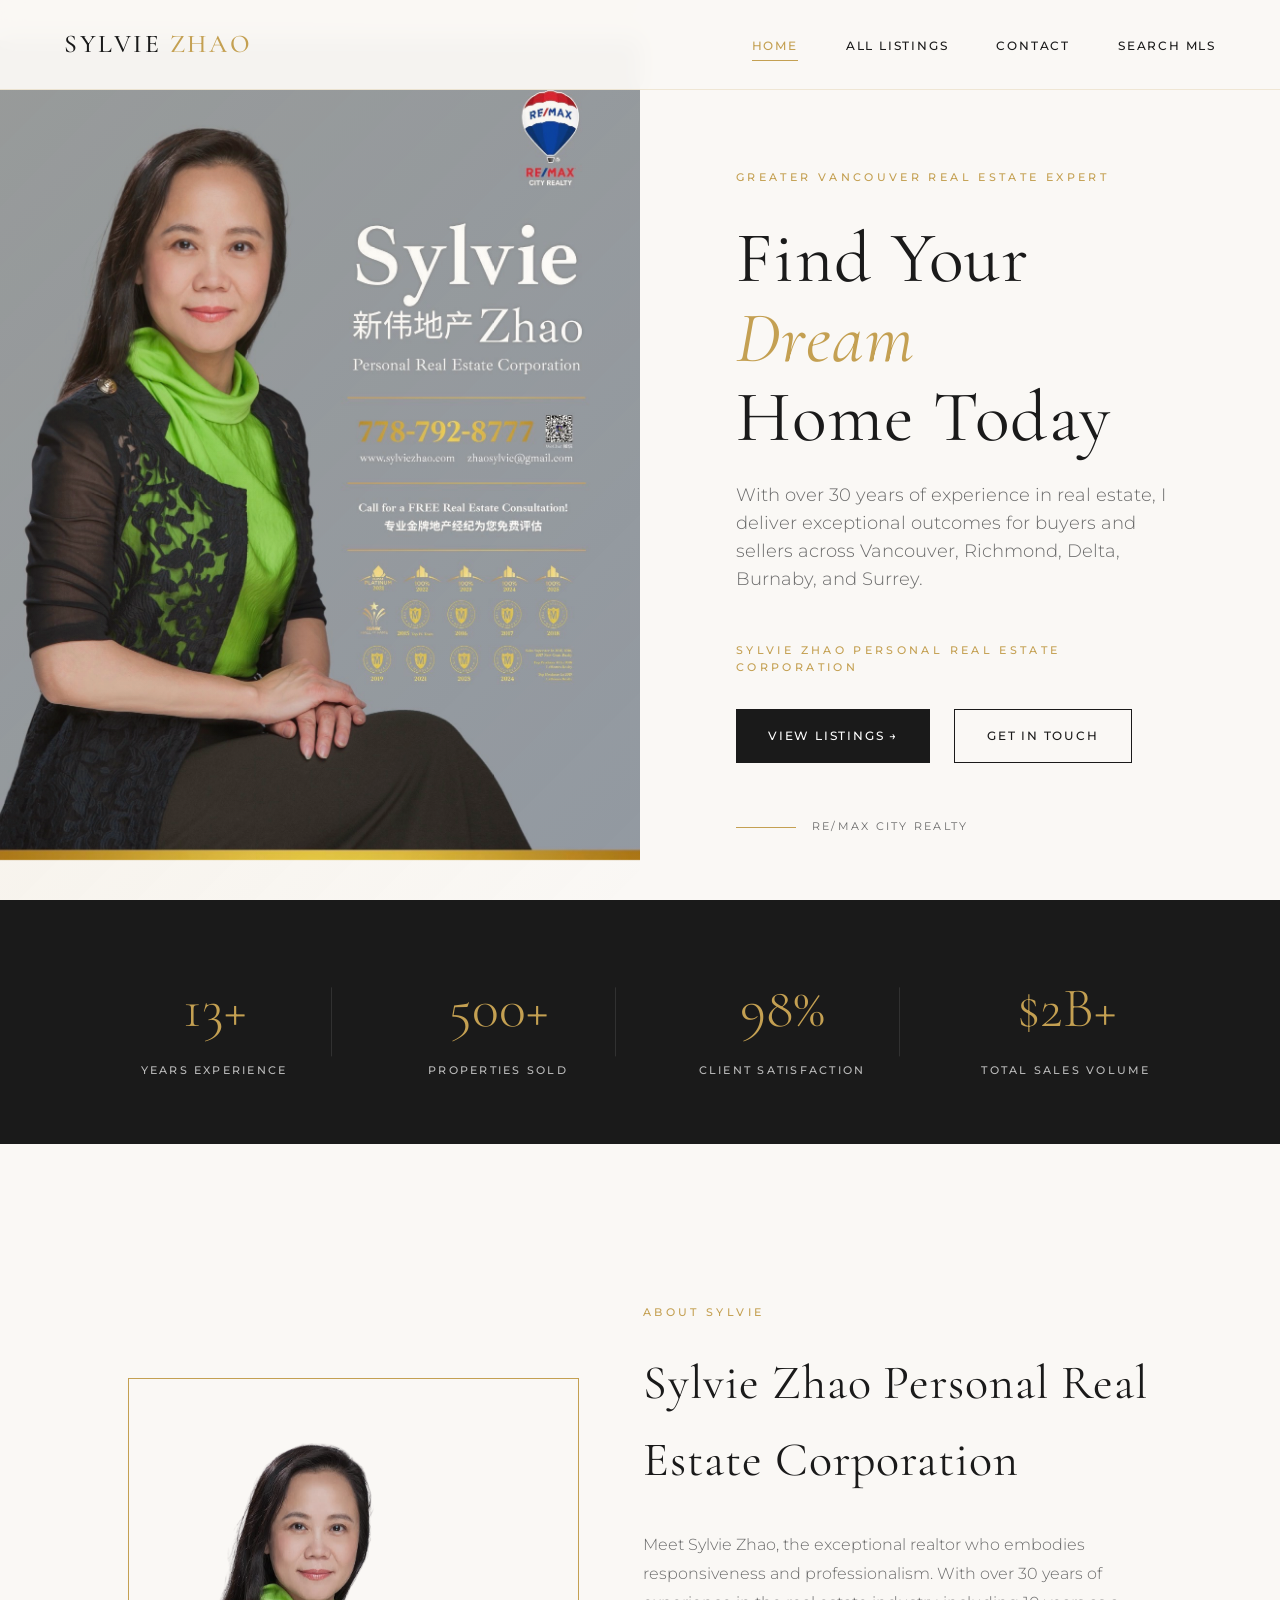
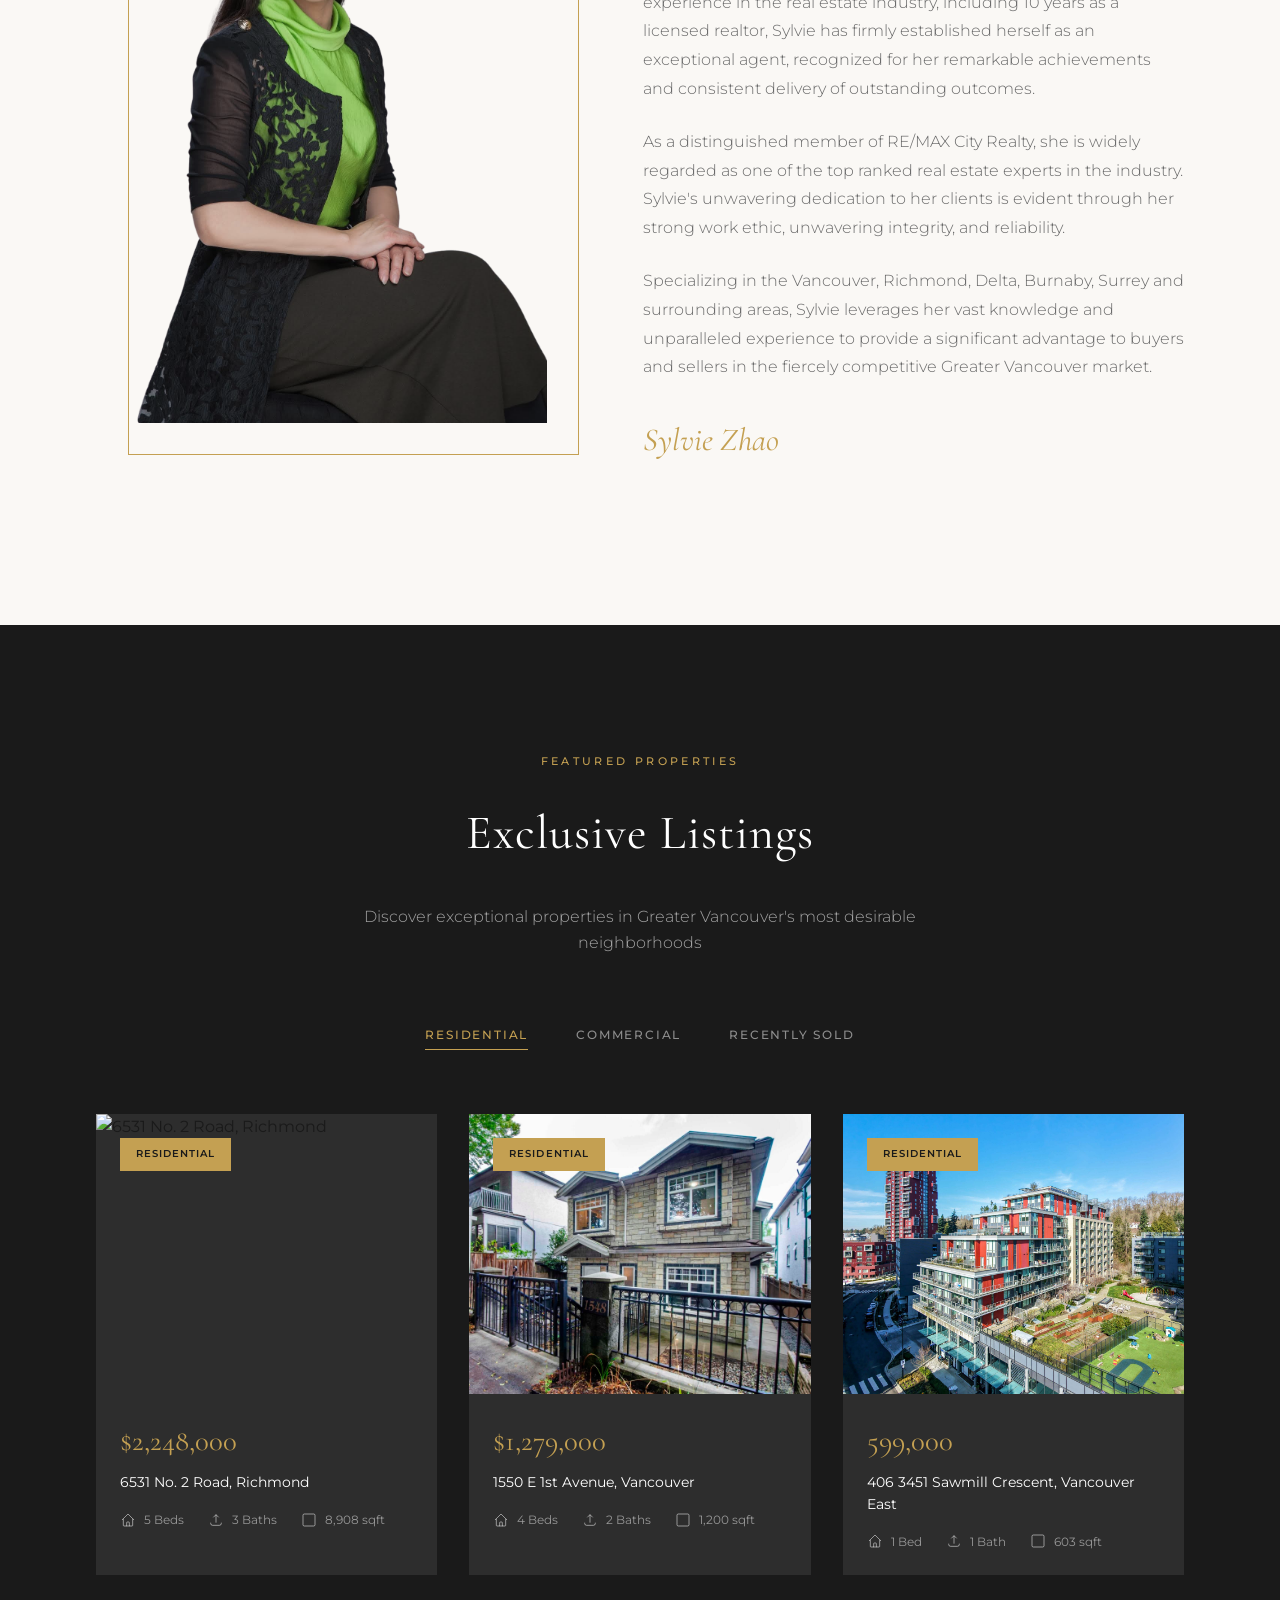
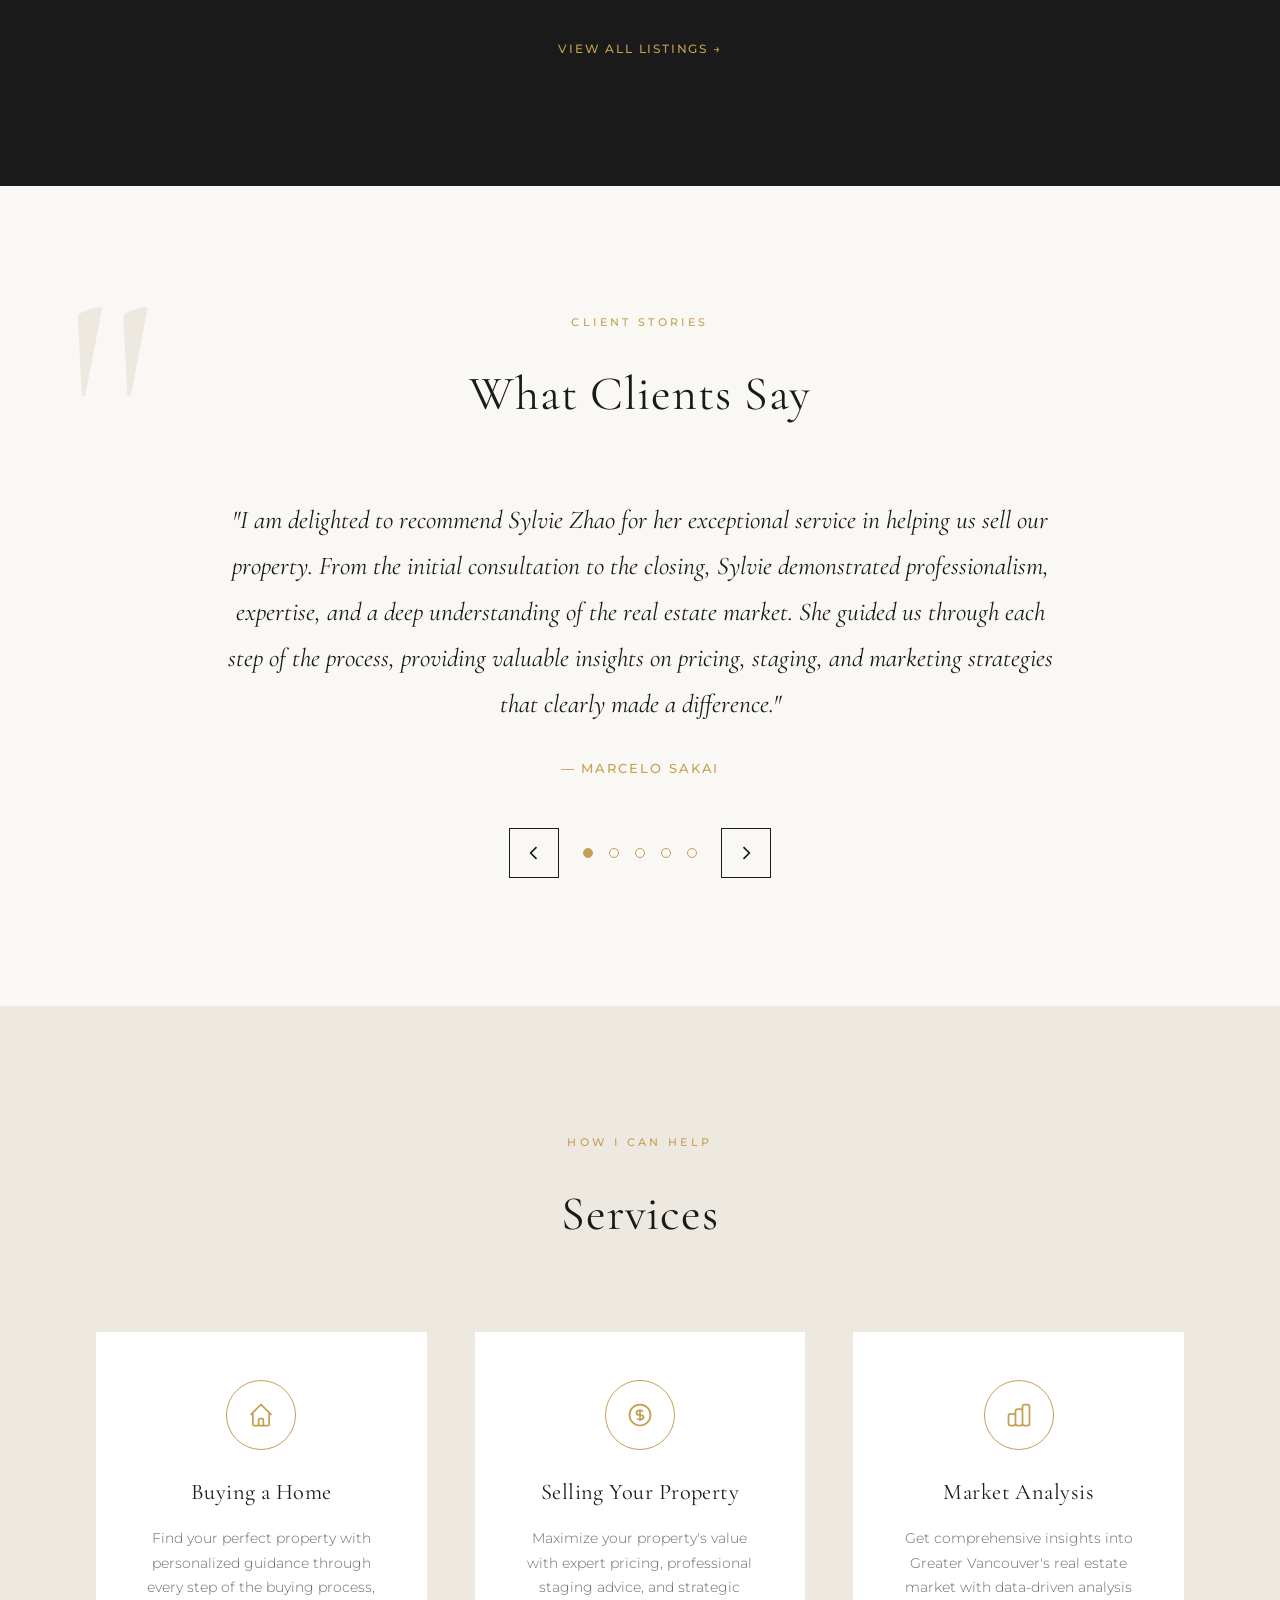
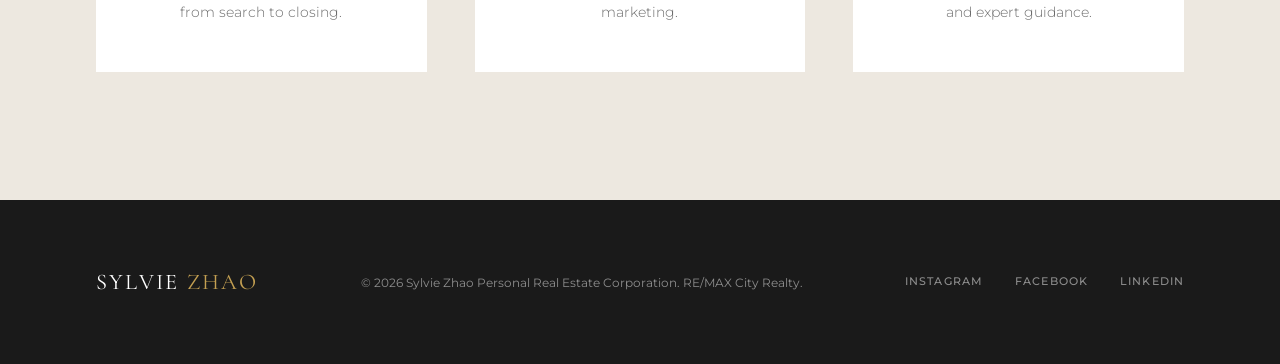
==== commit c9f7b306: "create 7 listing pages" ====
--- a/public/index.html
+++ b/public/index.html
@@ -59,7 +59,7 @@
             <div class="stat-label">Years Experience</div>
         </div>
         <div class="stat-item">
-            <div class="stat-number">300+</div>
+            <div class="stat-number">500+</div>
             <div class="stat-label">Properties Sold</div>
         </div>
         <div class="stat-item">
@@ -140,7 +140,7 @@
                     </div>
                 </div>
             </a>
-            <div class="listing-card">
+            <a href="listings/1550 e 1st avenue.html" class="listing-card">
                 <div class="listing-image">
                     <img src="photos/home page/1550 e 1st avenue.jpeg" alt="1550 E 1st Avenue, Vancouver">
                     <span class="listing-badge">Residential</span>
@@ -170,8 +170,8 @@
                         </span>
                     </div>
                 </div>
-            </div>
-            <div class="listing-card">
+            </a>
+            <a href="listings/406 3451 sawmill crescent.html" class="listing-card">
                 <div class="listing-image">
                     <img src="photos/home page/406 3451 sawmill crescent.JPG"
                         alt="406 3451 Sawmill Crescent, Vancouver East">
@@ -202,10 +202,10 @@
                         </span>
                     </div>
                 </div>
-            </div>
+            </a>
 
             <!-- Commercial Listings (hidden by default) -->
-            <div class="listing-card" style="display: none;">
+            <a href="listings/3265 4000 no 3 road.html" class="listing-card" style="display: none;">
                 <div class="listing-image">
                     <img src="photos/home page/3265 4000 no 3 road.jpg" alt="3265 4000 No. 3 Road, Richmond">
                     <span class="listing-badge">Commercial</span>
@@ -223,8 +223,8 @@
                         <span class="listing-detail">Office, Retail</span>
                     </div>
                 </div>
-            </div>
-            <div class="listing-card" style="display: none;">
+            </a>
+            <a href="listings/10153 king george boulevard.html" class="listing-card" style="display: none">
                 <div class="listing-image">
                     <img src="photos/home page/10153 king george boulevard.jpeg"
                         alt="10153 King George Boulevard, North Surrey">
@@ -243,7 +243,7 @@
                         <span class="listing-detail">Business</span>
                     </div>
                 </div>
-            </div>
+            </a>
             <!-- <div class="listing-card" style="display: none;">
                 <div class="listing-image">
                     <img src="https://images.unsplash.com/photo-1524758631624-e2822e304c36?w=600&q=80"
--- a/public/styles.css
+++ b/public/styles.css
@@ -1094,20 +1094,19 @@
 
 .listing-hero-gallery {
     display: grid;
-    grid-template-columns: 2fr 1fr;
+    grid-template-columns: 1fr 1fr;
     gap: 0.5rem;
-    max-height: 70vh;
 }
 
 .listing-hero-main {
-    height: 70vh;
-    overflow: hidden;
+    height: auto;
 }
 
 .listing-hero-main img {
     width: 100%;
     height: 100%;
     object-fit: cover;
+    object-position: center;
 }
 
 .listing-hero-grid {
@@ -1121,6 +1120,7 @@
     width: 100%;
     height: 100%;
     object-fit: cover;
+    object-position: center;
     cursor: pointer;
     transition: opacity 0.3s ease;
 }
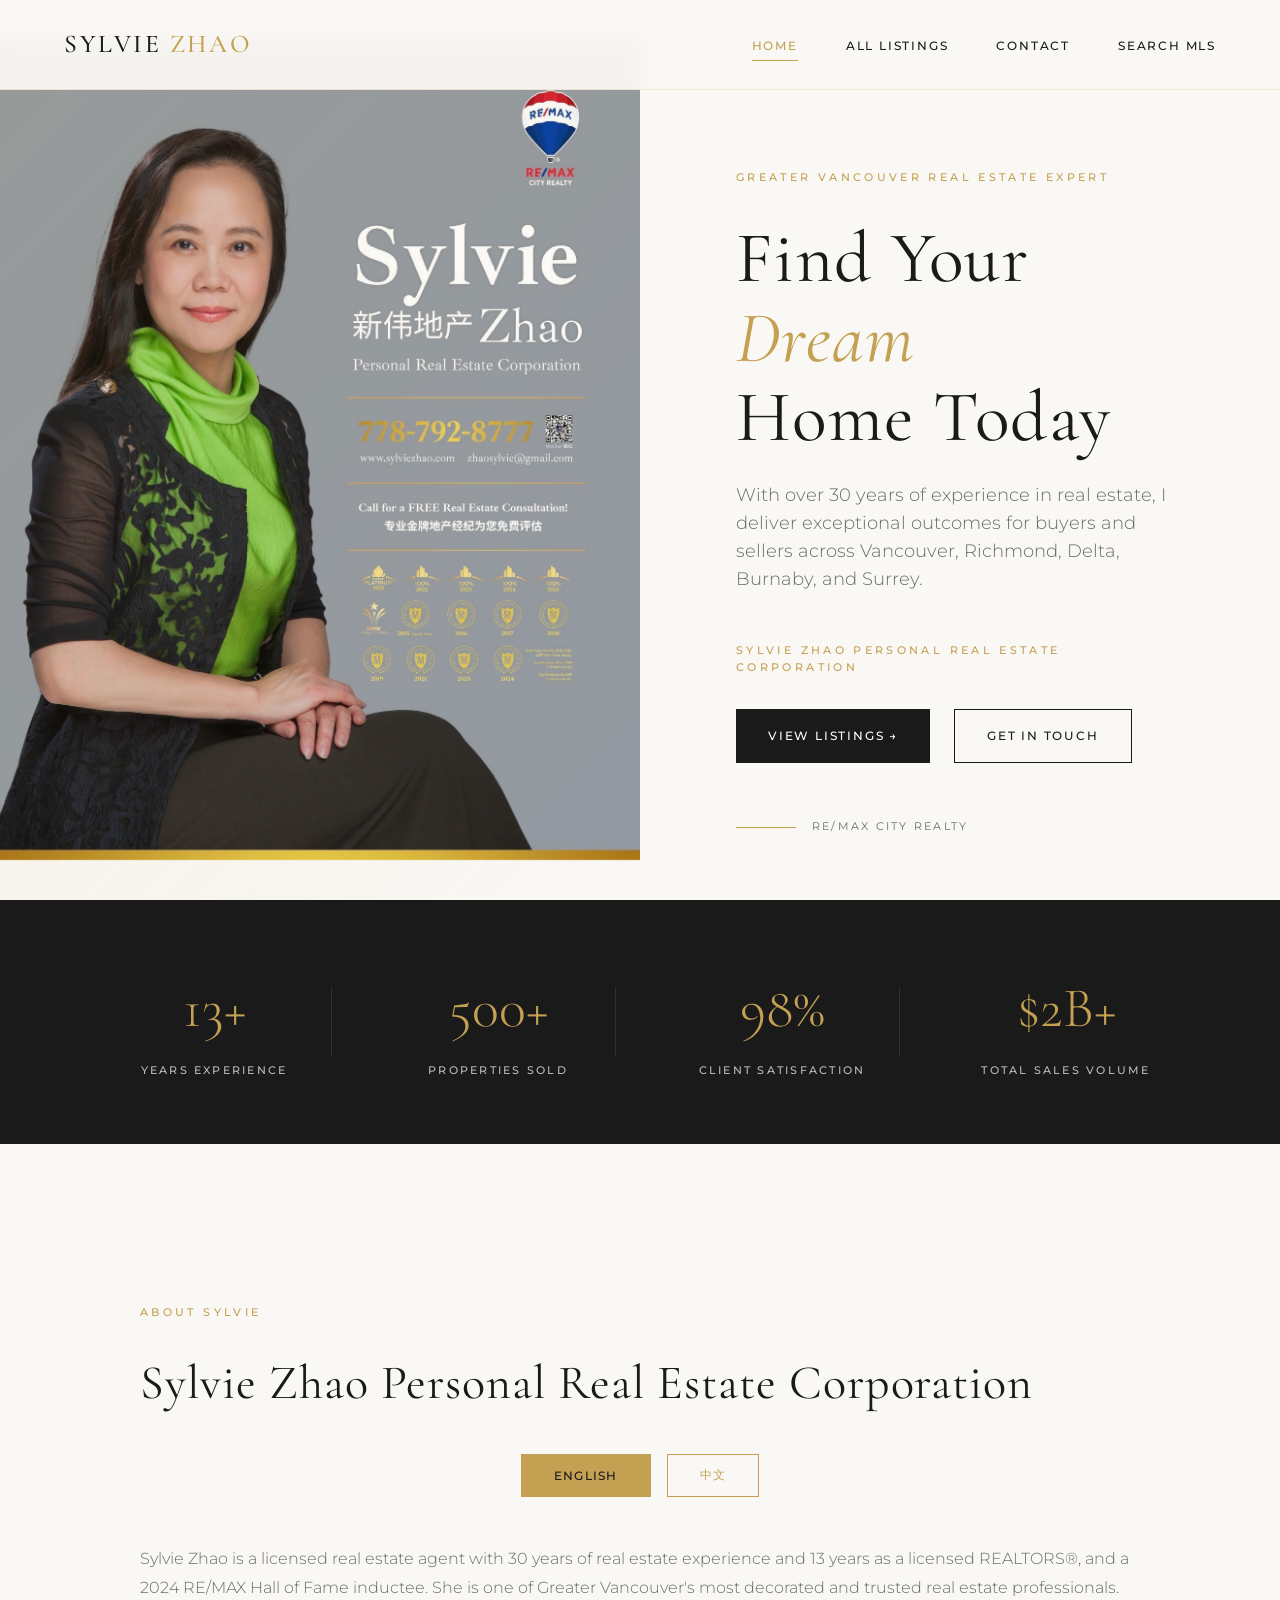
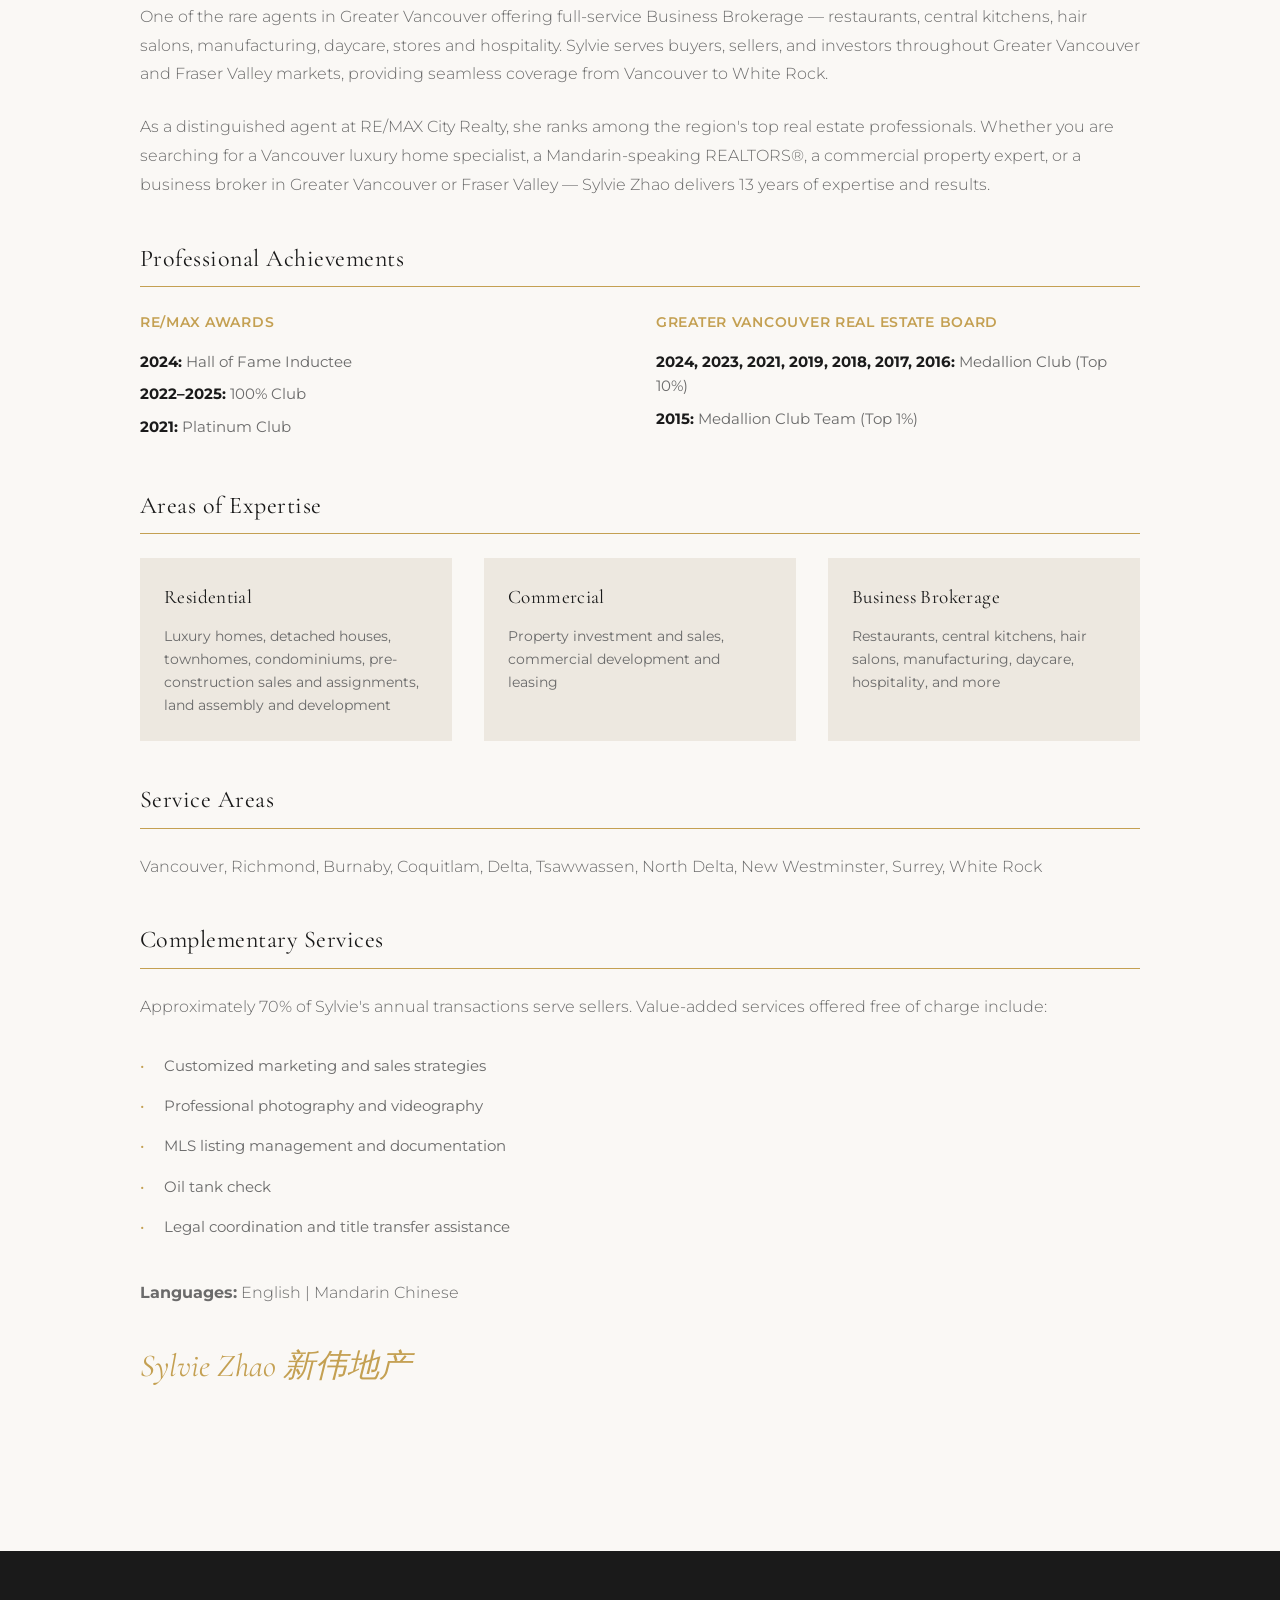
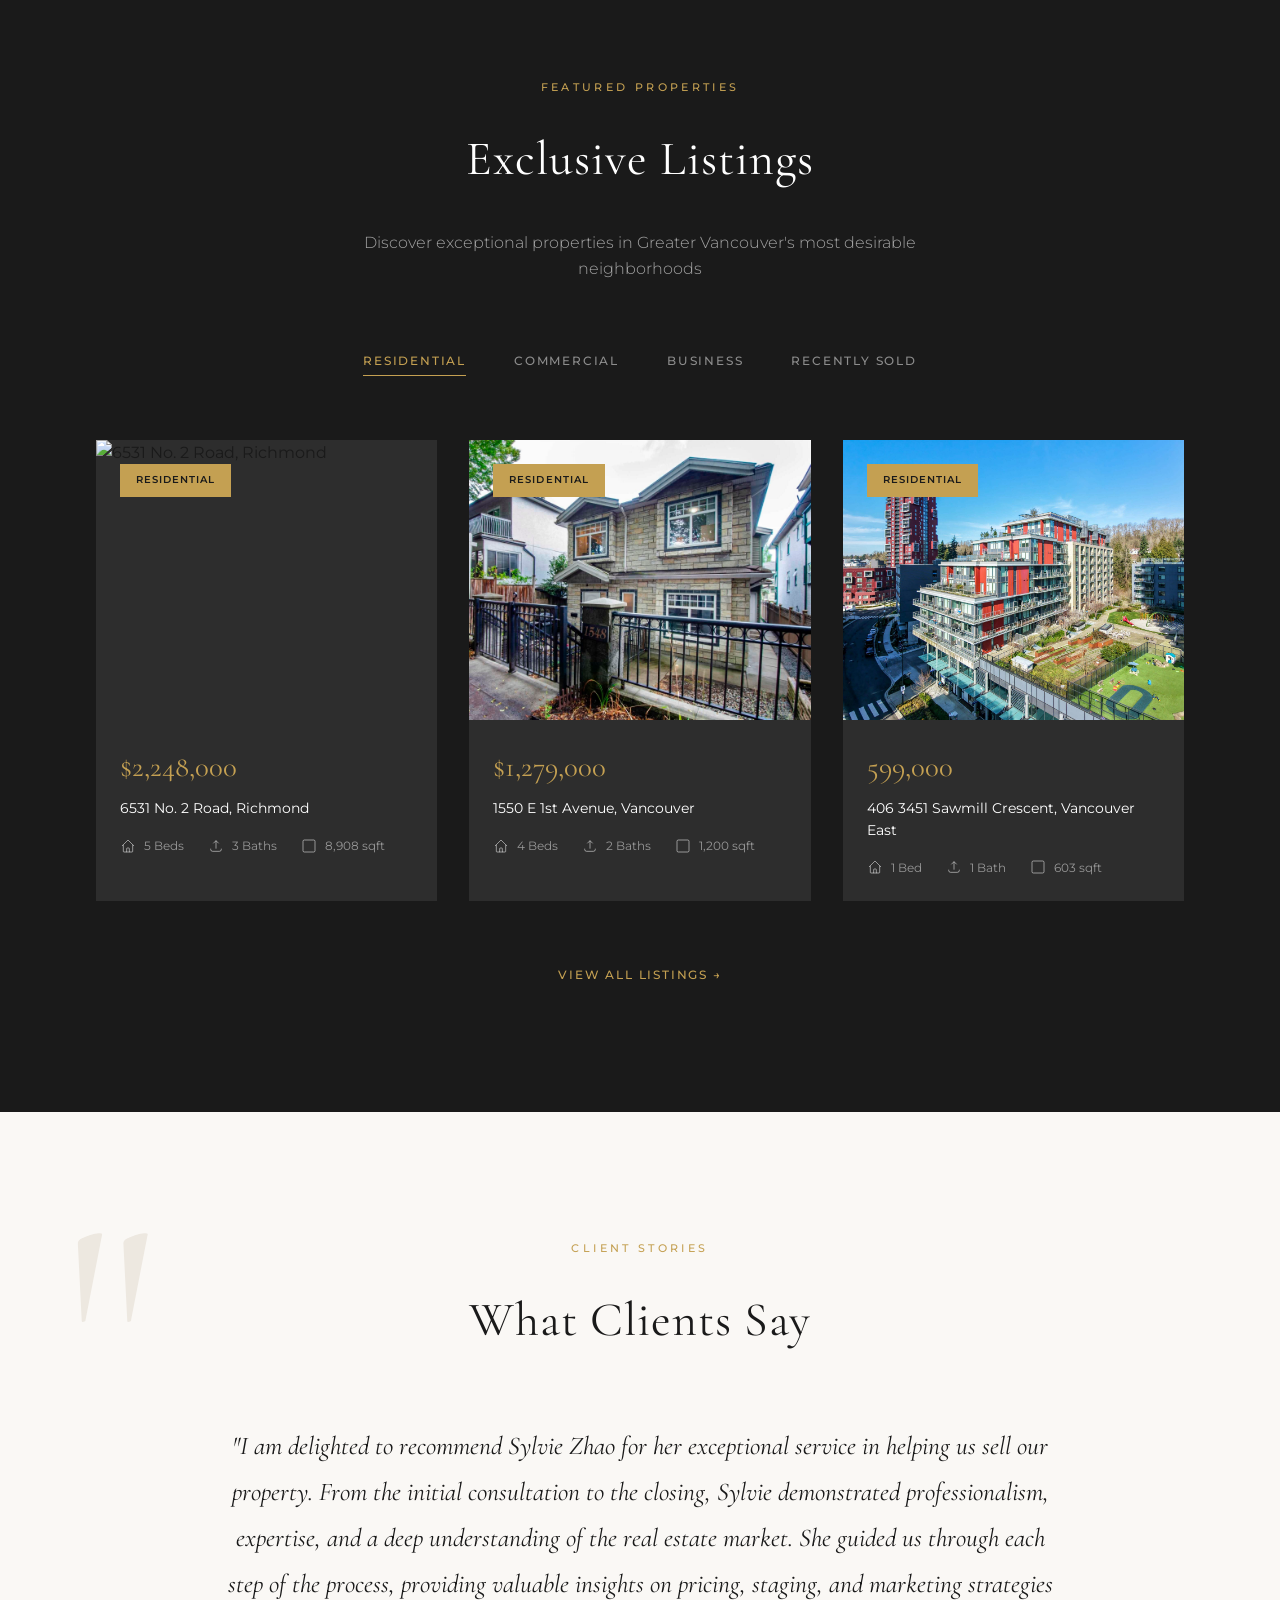
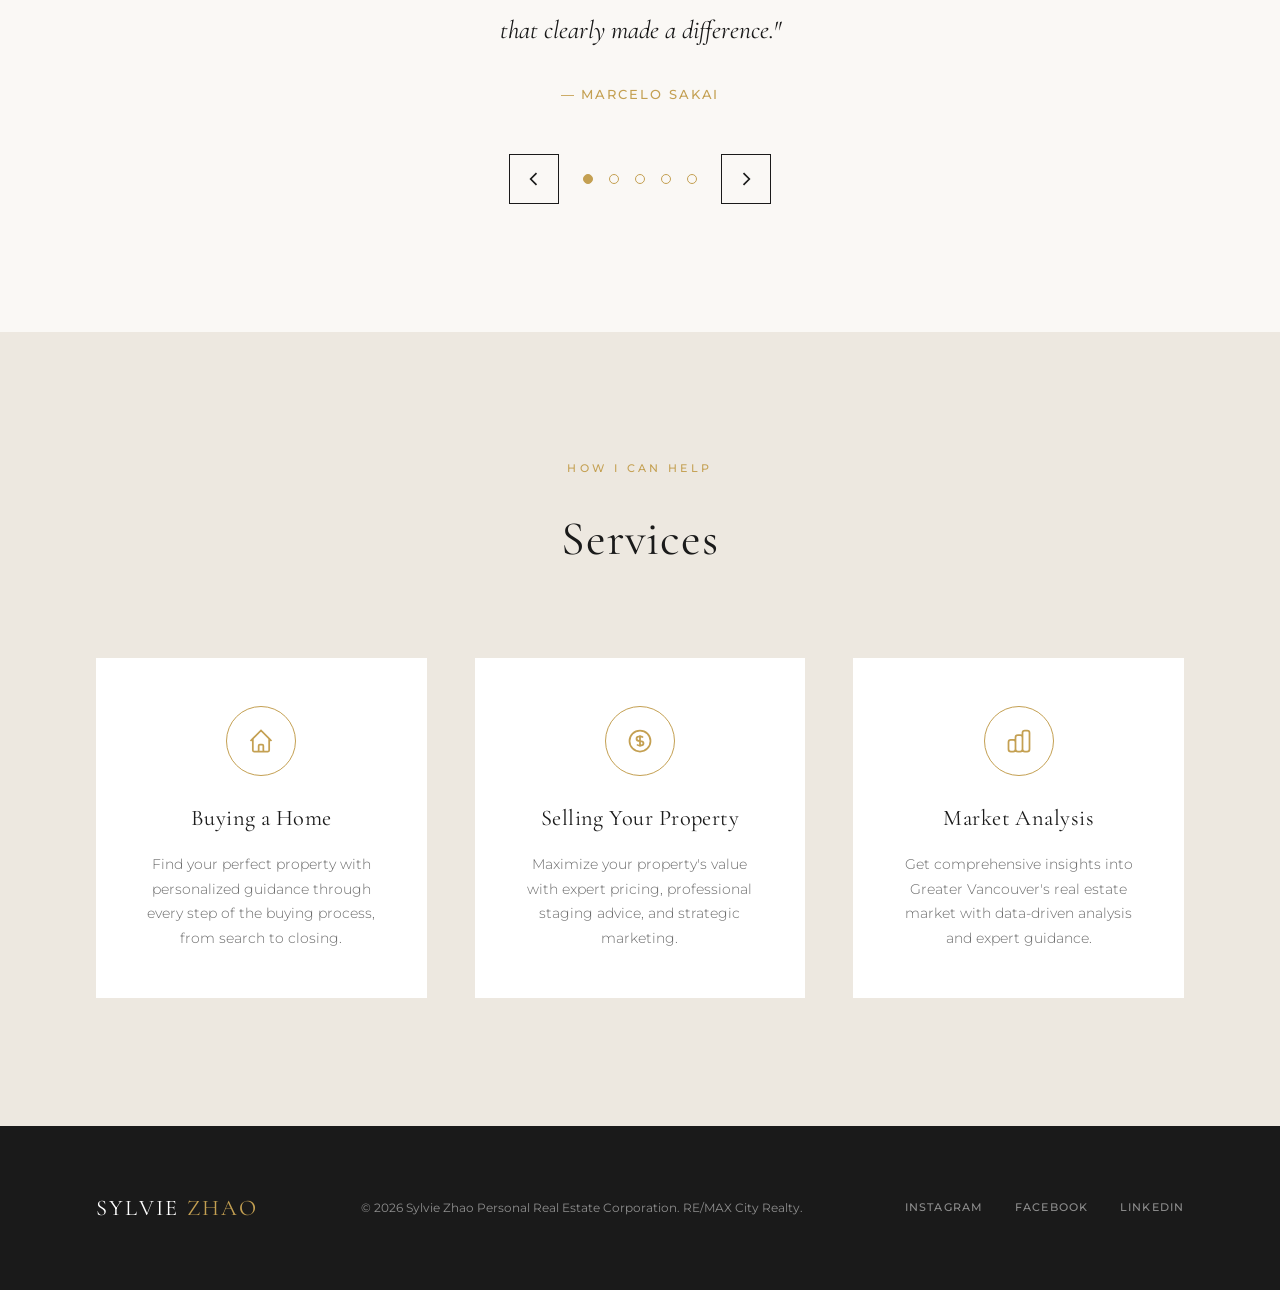
==== commit 0152bffb: "Update About Me and create Business tab" ====
--- a/public/index.html
+++ b/public/index.html
@@ -74,23 +74,179 @@
 
     <!-- About Section -->
     <section class="about" id="about">
-        <div class="about-image">
-            <img src="photos/home page/headshot.png" alt="Sylvie Zhao - Real Estate Professional" />
-        </div>
-        <div class="about-content">
+        <div class="about-content full-width">
             <p class="section-eyebrow">About Sylvie</p>
             <h2 class="section-title">Sylvie Zhao Personal Real Estate Corporation</h2>
-            <p class="about-text">Meet Sylvie Zhao, the exceptional realtor who embodies responsiveness and
-                professionalism. With over 30 years of experience in the real estate industry, including 10 years as a
-                licensed realtor, Sylvie has firmly established herself as an exceptional agent, recognized for her
-                remarkable achievements and consistent delivery of outstanding outcomes.</p>
-            <p class="about-text">As a distinguished member of RE/MAX City Realty, she is widely regarded as one of the
-                top ranked real estate experts in the industry. Sylvie's unwavering dedication to her clients is evident
-                through her strong work ethic, unwavering integrity, and reliability.</p>
-            <p class="about-text">Specializing in the Vancouver, Richmond, Delta, Burnaby, Surrey and surrounding areas,
-                Sylvie leverages her vast knowledge and unparalleled experience to provide a significant advantage to
-                buyers and sellers in the fiercely competitive Greater Vancouver market.</p>
-            <p class="about-signature">Sylvie Zhao</p>
+
+            <div class="language-toggle">
+                <button class="lang-btn active" data-lang="en">English</button>
+                <button class="lang-btn" data-lang="zh">中文</button>
+            </div>
+
+            <!-- English Content -->
+            <div class="about-text-en">
+                <p class="about-text">Sylvie Zhao is a licensed real estate agent with 30 years of real estate
+                    experience and 13 years as a licensed REALTORS®, and a 2024 RE/MAX Hall of Fame inductee. She is one
+                    of Greater Vancouver's most decorated and trusted real estate professionals. One of the rare agents
+                    in Greater Vancouver offering full-service Business Brokerage — restaurants, central kitchens, hair
+                    salons, manufacturing, daycare, stores and hospitality. Sylvie serves buyers, sellers, and investors
+                    throughout Greater Vancouver and Fraser Valley markets, providing seamless coverage from Vancouver
+                    to White Rock.</p>
+
+                <p class="about-text">As a distinguished agent at RE/MAX City Realty, she ranks among the region's top
+                    real estate professionals. Whether you are searching for a Vancouver luxury home specialist, a
+                    Mandarin-speaking REALTORS®, a commercial property expert, or a business broker in Greater Vancouver
+                    or Fraser Valley — Sylvie Zhao delivers 13 years of expertise and results.</p>
+
+                <h3 class="about-heading">Professional Achievements</h3>
+
+                <div class="achievements-grid">
+                    <div class="achievement-column">
+                        <h4>RE/MAX Awards</h4>
+                        <ul class="achievement-list">
+                            <li><strong>2024:</strong> Hall of Fame Inductee</li>
+                            <li><strong>2022–2025:</strong> 100% Club</li>
+                            <li><strong>2021:</strong> Platinum Club</li>
+                        </ul>
+                    </div>
+                    <div class="achievement-column">
+                        <h4>Greater Vancouver Real Estate Board</h4>
+                        <ul class="achievement-list">
+                            <li><strong>2024, 2023, 2021, 2019, 2018, 2017, 2016:</strong> Medallion Club (Top 10%)</li>
+                            <li><strong>2015:</strong> Medallion Club Team (Top 1%)</li>
+                        </ul>
+                    </div>
+                </div>
+
+                <h3 class="about-heading">Areas of Expertise</h3>
+
+                <div class="expertise-grid">
+                    <div class="expertise-item">
+                        <h4>Residential</h4>
+                        <p>Luxury homes, detached houses, townhomes, condominiums, pre-construction sales and
+                            assignments, land assembly and development</p>
+                    </div>
+                    <div class="expertise-item">
+                        <h4>Commercial</h4>
+                        <p>Property investment and sales, commercial development and leasing</p>
+                    </div>
+                    <div class="expertise-item">
+                        <h4>Business Brokerage</h4>
+                        <p>Restaurants, central kitchens, hair salons, manufacturing, daycare, hospitality, and more</p>
+                    </div>
+                </div>
+
+                <h3 class="about-heading">Service Areas</h3>
+                <p class="about-text">Vancouver, Richmond, Burnaby, Coquitlam, Delta, Tsawwassen, North Delta, New
+                    Westminster, Surrey, White Rock</p>
+
+                <h3 class="about-heading">Complementary Services</h3>
+                <p class="about-text">Approximately 70% of Sylvie's annual transactions serve sellers. Value-added
+                    services offered free of charge include:</p>
+                <ul class="services-list">
+                    <li>Customized marketing and sales strategies</li>
+                    <li>Professional photography and videography</li>
+                    <li>MLS listing management and documentation</li>
+                    <li>Oil tank check</li>
+                    <li>Legal coordination and title transfer assistance</li>
+                </ul>
+
+                <p class="about-text"><strong>Languages:</strong> English | Mandarin Chinese</p>
+            </div>
+
+            <!-- Chinese Content -->
+            <div class="about-text-zh" style="display: none;">
+                <p class="about-text">认识并选择您专属的、资深的温哥华房地产专家：Sylvie Zhao 新伟地产</p>
+
+                <p class="about-text">超过30年的房地产相关经验，13年大温持牌金牌地产经纪人。RE/MAX City Realty
+                    的杰出地产经纪，业绩卓越、成就稳定突出，是大温哥华地区排名顶尖的房地产专家之一。专业素养、职业道德、诚信和可靠赢得了客户的信赖。深耕大温哥华市场和菲沙河谷市场，利用丰富的专业知识和实战经验，为住宅房产买卖、商业物业以及生意买卖的客户提供了巨大的竞争优势。
+                </p>
+
+                <h3 class="about-heading">专业成就与奖项</h3>
+
+                <div class="achievements-grid">
+                    <div class="achievement-column">
+                        <h4>RE/MAX 奖项</h4>
+                        <ul class="achievement-list">
+                            <li><strong>2024:</strong> RE/MAX Hall of Fame (名人堂) 入选</li>
+                            <li><strong>2022-2025:</strong> RE/MAX 100% Club</li>
+                            <li><strong>2021:</strong> RE/MAX Platinum Club</li>
+                        </ul>
+                    </div>
+                    <div class="achievement-column">
+                        <h4>大温哥华房地产局</h4>
+                        <ul class="achievement-list">
+                            <li><strong>2024, 2023, 2021, 2019, 2018, 2017, 2016:</strong> Medallion Club (前10%)</li>
+                            <li><strong>2015:</strong> Medallion Club Team (前1%)</li>
+                        </ul>
+                    </div>
+                </div>
+
+                <div class="achievements-grid">
+                    <div class="achievement-column">
+                        <h4>地区排名</h4>
+                        <ul class="achievement-list">
+                            <li><strong>2026年3月:</strong> RE/MAX City Realty 签约成交量及卖方代表排名第2</li>
+                            <li><strong>2024年7月:</strong> RE/MAX City Realty 签约成交量及卖方代表排名第1</li>
+                            <li><strong>2023年5月:</strong> RE/MAX 加西地区个人商业销售排名前8</li>
+                            <li><strong>2021年2月:</strong> RE/MAX 加西地区个人住宅销售排名前50</li>
+                        </ul>
+                    </div>
+                    <div class="achievement-column">
+                        <h4>历史成就</h4>
+                        <ul class="achievement-list">
+                            <li><strong>2019:</strong> LeHomes Realty 年度顶尖销售</li>
+                            <li><strong>2018:</strong> LeHomes Realty 年度销售冠军</li>
+                            <li><strong>2015-2017:</strong> New Coast Realty 销售巨星奖</li>
+                        </ul>
+                    </div>
+                </div>
+
+                <h3 class="about-heading">核心专长</h3>
+
+                <div class="expertise-grid">
+                    <div class="expertise-item">
+                        <h4>住宅房地产</h4>
+                        <p>学区房买卖、豪宅交易、独立屋、联排别墅、公寓、楼花及转让、土地整合与开发</p>
+                    </div>
+                    <div class="expertise-item">
+                        <h4>商业房地产</h4>
+                        <p>商业物业买卖与投资、商业物业开发与租赁</p>
+                    </div>
+                    <div class="expertise-item">
+                        <h4>生意买卖</h4>
+                        <p>餐馆、发廊、工厂、幼儿园、酒店、中央厨房等</p>
+                    </div>
+                </div>
+
+                <h3 class="about-heading">服务城市</h3>
+                <p class="about-text">温哥华 | 列治文 | 本拿比 | 高贵林 | 素里 | 三角洲 | 措瓦森 | 北三角洲 | 新西敏 | 白石</p>
+
+                <h3 class="about-heading">免费增值服务</h3>
+                <p class="about-text">新伟地产每年约70%成交是服务于房地产卖家，为回馈所有卖家，特别提供以下免费增值服务：</p>
+                <ul class="services-list">
+                    <li>定制营销与销售策略</li>
+                    <li>专业摄影与视频制作</li>
+                    <li>MLS系统挂牌管理</li>
+                    <li>MLS上盘所需各类文件</li>
+                    <li>查油罐</li>
+                    <li>法律文件协调与过户</li>
+                </ul>
+
+                <h3 class="about-heading">为什么选择 Sylvie Zhao 新伟地产</h3>
+                <ul class="services-list">
+                    <li>✅ 超13年专业本地市场经验 - 深度了解大温房地产市场</li>
+                    <li>✅ 双语服务优势 - 中英文无障碍沟通</li>
+                    <li>✅ 顶尖业绩保证 - RE/MAX名人堂成员</li>
+                    <li>✅ 专业诚信可靠 - Medallion Club多年会员</li>
+                    <li>✅ 学区房专家 - 深知华人家庭教育需求</li>
+                    <li>✅ 新移民友好 - 理解海外买家特殊需求</li>
+                </ul>
+
+                <p class="about-text"><strong>服务语言:</strong> 英语 (English) | 中文普通话 (Mandarin Chinese)</p>
+            </div>
+
+            <p class="about-signature">Sylvie Zhao 新伟地产</p>
         </div>
     </section>
 
@@ -105,6 +261,7 @@
         <div class="listings-tabs">
             <button class="tab-btn active">Residential</button>
             <button class="tab-btn">Commercial</button>
+            <button class="tab-btn">Business</button>
             <button class="tab-btn">Recently Sold</button>
         </div>
         <div class="listings-grid">
@@ -224,11 +381,11 @@
                     </div>
                 </div>
             </a>
-            <a href="listings/10153 king george boulevard.html" class="listing-card" style="display: none">
+            <!-- <a href="listings/10153 king george boulevard.html" class="listing-card" style="display: none">
                 <div class="listing-image">
                     <img src="photos/home page/10153 king george boulevard.jpeg"
                         alt="10153 King George Boulevard, North Surrey">
-                    <span class="listing-badge">Commercial</span>
+                    <span class="listing-badge">Business</span>
                 </div>
                 <div class="listing-info">
                     <div class="listing-price">$150,000</div>
@@ -243,7 +400,7 @@
                         <span class="listing-detail">Business</span>
                     </div>
                 </div>
-            </a>
+            </a> -->
             <!-- <div class="listing-card" style="display: none;">
                 <div class="listing-image">
                     <img src="https://images.unsplash.com/photo-1524758631624-e2822e304c36?w=600&q=80"
@@ -265,97 +422,153 @@
                 </div>
             </div> -->
 
+            <!--Business Listings (hidden by default)-->
+            <a href="listings/10153 king george boulevard.html" class="listing-card">
+                <div class="listing-image">
+                    <img src="photos/home page/10153 king george boulevard.jpeg"
+                        alt="10153 King George Boulevard, North Surrey">
+                    <span class="listing-badge">Business</span>
+                </div>
+                <div class="listing-info">
+                    <div class="listing-price">$150,000</div>
+                    <div class="listing-address">10153 King George Boulevard, North Surrey</div>
+                    <div class="listing-details">
+                        <span class="listing-detail">
+                            <svg viewBox="0 0 24 24" fill="none" stroke="currentColor" stroke-width="1.5">
+                                <rect x="3" y="3" width="18" height="18" rx="2" />
+                            </svg>
+                            1,300 sqft
+                        </span>
+                        <span class="listing-detail">Business</span>
+                    </div>
+                </div>
+            </a>
+
             <!-- Recently Sold Listings (hidden by default) -->
-            <div class="listing-card" style="display: none;">
-                <div class="listing-image">
-                    <img src="photos/home page/5173 2 avenue.jpeg" alt="5173 2 Avenue, Tsawwassen">
-                    <span class="listing-badge sold">Sold</span>
-                </div>
-                <div class="listing-info">
-                    <div class="listing-price">$2,300,000</div>
-                    <div class="listing-address">5173 2 Avenue, Tsawwassen</div>
-                    <div class="listing-details">
-                        <span class="listing-detail">
-                            <svg viewBox="0 0 24 24" fill="none" stroke="currentColor" stroke-width="1.5">
-                                <path
-                                    d="M3 12l2-2m0 0l7-7 7 7M5 10v10a1 1 0 001 1h3m10-11l2 2m-2-2v10a1 1 0 01-1 1h-3m-6 0a1 1 0 001-1v-4a1 1 0 011-1h2a1 1 0 011 1v4a1 1 0 001 1m-6 0h6" />
-                            </svg>
-                            5 Beds
-                        </span>
-                        <span class="listing-detail">
-                            <svg viewBox="0 0 24 24" fill="none" stroke="currentColor" stroke-width="1.5">
-                                <path d="M4 16v1a3 3 0 003 3h10a3 3 0 003-3v-1m-4-8l-4-4m0 0L8 8m4-4v12" />
-                            </svg>
-                            6 Baths
-                        </span>
-                        <span class="listing-detail">
-                            <svg viewBox="0 0 24 24" fill="none" stroke="currentColor" stroke-width="1.5">
-                                <rect x="3" y="3" width="18" height="18" rx="2" />
-                            </svg>
-                            7,782 sqft
-                        </span>
-                    </div>
-                </div>
-            </div>
-            <div class="listing-card" style="display: none;">
-                <div class="listing-image">
-                    <img src="photos/home page/23 10388 no 2 road.jpg" alt="23 10388 No. 2 Road, Richmond">
-                    <span class="listing-badge sold">Sold</span>
-                </div>
-                <div class="listing-info">
-                    <div class="listing-price">$1,658,000</div>
-                    <div class="listing-address">23 10388 No. 2 Road, Richmond</div>
-                    <div class="listing-details">
-                        <span class="listing-detail">
-                            <svg viewBox="0 0 24 24" fill="none" stroke="currentColor" stroke-width="1.5">
-                                <path
-                                    d="M3 12l2-2m0 0l7-7 7 7M5 10v10a1 1 0 001 1h3m10-11l2 2m-2-2v10a1 1 0 01-1 1h-3m-6 0a1 1 0 001-1v-4a1 1 0 011-1h2a1 1 0 011 1v4a1 1 0 001 1m-6 0h6" />
-                            </svg>
-                            4 Beds
-                        </span>
-                        <span class="listing-detail">
-                            <svg viewBox="0 0 24 24" fill="none" stroke="currentColor" stroke-width="1.5">
-                                <path d="M4 16v1a3 3 0 003 3h10a3 3 0 003-3v-1m-4-8l-4-4m0 0L8 8m4-4v12" />
-                            </svg>
-                            5 Baths
-                        </span>
-                        <span class="listing-detail">
-                            <svg viewBox="0 0 24 24" fill="none" stroke="currentColor" stroke-width="1.5">
-                                <rect x="3" y="3" width="18" height="18" rx="2" />
-                            </svg>
-                            2,010 sqft
-                        </span>
-                    </div>
-                </div>
-            </div>
-            <div class="listing-card" style="display: none;">
-                <div class="listing-image">
-                    <img src="photos/home page/3838 inverness street.jpg" alt="3838 Inverness Street, Vancouver East">
-                    <span class="listing-badge sold">Sold</span>
-                </div>
-                <div class="listing-info">
-                    <div class="listing-price">$1,339,000</div>
-                    <div class="listing-address">3838 Inverness Street, Vancouver East</div>
-                    <div class="listing-details">
-                        <span class="listing-detail">
-                            <svg viewBox="0 0 24 24" fill="none" stroke="currentColor" stroke-width="1.5">
-                                <path
-                                    d="M3 12l2-2m0 0l7-7 7 7M5 10v10a1 1 0 001 1h3m10-11l2 2m-2-2v10a1 1 0 01-1 1h-3m-6 0a1 1 0 001-1v-4a1 1 0 011-1h2a1 1 0 011 1v4a1 1 0 001 1m-6 0h6" />
-                            </svg>
-                            7 Beds
-                        </span>
-                        <span class="listing-detail">
-                            <svg viewBox="0 0 24 24" fill="none" stroke="currentColor" stroke-width="1.5">
-                                <path d="M4 16v1a3 3 0 003 3h10a3 3 0 003-3v-1m-4-8l-4-4m0 0L8 8m4-4v12" />
-                            </svg>
-                            2 Baths
-                        </span>
-                        <span class="listing-detail">
-                            <svg viewBox="0 0 24 24" fill="none" stroke="currentColor" stroke-width="1.5">
-                                <rect x="3" y="3" width="18" height="18" rx="2" />
-                            </svg>
-                            2,831 sqft
-                        </span>
+            <div class="listings-carousel" id="sold-carousel">
+                <div class="listing-card">
+                    <div class="listing-image">
+                        <img src="photos/home page/5173 2 avenue.jpeg" alt="5173 2 Avenue, Tsawwassen">
+                        <span class="listing-badge sold">Sold</span>
+                    </div>
+                    <div class="listing-info">
+                        <div class="listing-price">$2,300,000</div>
+                        <div class="listing-address">5173 2 Avenue, Tsawwassen</div>
+                        <div class="listing-details">
+                            <span class="listing-detail">
+                                <svg viewBox="0 0 24 24" fill="none" stroke="currentColor" stroke-width="1.5">
+                                    <path
+                                        d="M3 12l2-2m0 0l7-7 7 7M5 10v10a1 1 0 001 1h3m10-11l2 2m-2-2v10a1 1 0 01-1 1h-3m-6 0a1 1 0 001-1v-4a1 1 0 011-1h2a1 1 0 011 1v4a1 1 0 001 1m-6 0h6" />
+                                </svg>
+                                5 Beds
+                            </span>
+                            <span class="listing-detail">
+                                <svg viewBox="0 0 24 24" fill="none" stroke="currentColor" stroke-width="1.5">
+                                    <path d="M4 16v1a3 3 0 003 3h10a3 3 0 003-3v-1m-4-8l-4-4m0 0L8 8m4-4v12" />
+                                </svg>
+                                6 Baths
+                            </span>
+                            <span class="listing-detail">
+                                <svg viewBox="0 0 24 24" fill="none" stroke="currentColor" stroke-width="1.5">
+                                    <rect x="3" y="3" width="18" height="18" rx="2" />
+                                </svg>
+                                7,782 sqft
+                            </span>
+                        </div>
+                    </div>
+                </div>
+                <div class="listing-card">
+                    <div class="listing-image">
+                        <img src="photos/home page/23 10388 no 2 road.jpg" alt="23 10388 No. 2 Road, Richmond">
+                        <span class="listing-badge sold">Sold</span>
+                    </div>
+                    <div class="listing-info">
+                        <div class="listing-price">$1,658,000</div>
+                        <div class="listing-address">23 10388 No. 2 Road, Richmond</div>
+                        <div class="listing-details">
+                            <span class="listing-detail">
+                                <svg viewBox="0 0 24 24" fill="none" stroke="currentColor" stroke-width="1.5">
+                                    <path
+                                        d="M3 12l2-2m0 0l7-7 7 7M5 10v10a1 1 0 001 1h3m10-11l2 2m-2-2v10a1 1 0 01-1 1h-3m-6 0a1 1 0 001-1v-4a1 1 0 011-1h2a1 1 0 011 1v4a1 1 0 001 1m-6 0h6" />
+                                </svg>
+                                4 Beds
+                            </span>
+                            <span class="listing-detail">
+                                <svg viewBox="0 0 24 24" fill="none" stroke="currentColor" stroke-width="1.5">
+                                    <path d="M4 16v1a3 3 0 003 3h10a3 3 0 003-3v-1m-4-8l-4-4m0 0L8 8m4-4v12" />
+                                </svg>
+                                5 Baths
+                            </span>
+                            <span class="listing-detail">
+                                <svg viewBox="0 0 24 24" fill="none" stroke="currentColor" stroke-width="1.5">
+                                    <rect x="3" y="3" width="18" height="18" rx="2" />
+                                </svg>
+                                2,010 sqft
+                            </span>
+                        </div>
+                    </div>
+                </div>
+                <div class="listing-card">
+                    <div class="listing-image">
+                        <img src="photos/home page/3838 inverness street.jpg"
+                            alt="3838 Inverness Street, Vancouver East">
+                        <span class="listing-badge sold">Sold</span>
+                    </div>
+                    <div class="listing-info">
+                        <div class="listing-price">$1,339,000</div>
+                        <div class="listing-address">3838 Inverness Street, Vancouver East</div>
+                        <div class="listing-details">
+                            <span class="listing-detail">
+                                <svg viewBox="0 0 24 24" fill="none" stroke="currentColor" stroke-width="1.5">
+                                    <path
+                                        d="M3 12l2-2m0 0l7-7 7 7M5 10v10a1 1 0 001 1h3m10-11l2 2m-2-2v10a1 1 0 01-1 1h-3m-6 0a1 1 0 001-1v-4a1 1 0 011-1h2a1 1 0 011 1v4a1 1 0 001 1m-6 0h6" />
+                                </svg>
+                                7 Beds
+                            </span>
+                            <span class="listing-detail">
+                                <svg viewBox="0 0 24 24" fill="none" stroke="currentColor" stroke-width="1.5">
+                                    <path d="M4 16v1a3 3 0 003 3h10a3 3 0 003-3v-1m-4-8l-4-4m0 0L8 8m4-4v12" />
+                                </svg>
+                                2 Baths
+                            </span>
+                            <span class="listing-detail">
+                                <svg viewBox="0 0 24 24" fill="none" stroke="currentColor" stroke-width="1.5">
+                                    <rect x="3" y="3" width="18" height="18" rx="2" />
+                                </svg>
+                                2,831 sqft
+                            </span>
+                        </div>
+                    </div>
+                </div>
+                <div class="listing-card">
+                    <div class="listing-image">
+                        <img src="photos/home page/3820 francis road.JPG" alt="3820 Francis Road, Richmond">
+                        <span class="listing-badge sold">Sold</span>
+                    </div>
+                    <div class="listing-info">
+                        <div class="listing-price">$1,550,000</div>
+                        <div class="listing-address">3820 Francis Road, Richmond</div>
+                        <div class="listing-details">
+                            <span class="listing-detail">
+                                <svg viewBox="0 0 24 24" fill="none" stroke="currentColor" stroke-width="1.5">
+                                    <path
+                                        d="M3 12l2-2m0 0l7-7 7 7M5 10v10a1 1 0 001 1h3m10-11l2 2m-2-2v10a1 1 0 01-1 1h-3m-6 0a1 1 0 001-1v-4a1 1 0 011-1h2a1 1 0 011 1v4a1 1 0 001 1m-6 0h6" />
+                                </svg>
+                                3 Beds
+                            </span>
+                            <span class="listing-detail">
+                                <svg viewBox="0 0 24 24" fill="none" stroke="currentColor" stroke-width="1.5">
+                                    <path d="M4 16v1a3 3 0 003 3h10a3 3 0 003-3v-1m-4-8l-4-4m0 0L8 8m4-4v12" />
+                                </svg>
+                                1 Bath
+                            </span>
+                            <span class="listing-detail">
+                                <svg viewBox="0 0 24 24" fill="none" stroke="currentColor" stroke-width="1.5">
+                                    <rect x="3" y="3" width="18" height="18" rx="2" />
+                                </svg>
+                                7,916 sqft
+                            </span>
+                        </div>
                     </div>
                 </div>
             </div>
--- a/public/styles.css
+++ b/public/styles.css
@@ -393,10 +393,6 @@
    ======================================== */
 .about {
     padding: 8rem 6rem;
-    display: grid;
-    grid-template-columns: 1fr 1.2fr;
-    gap: 6rem;
-    align-items: center;
 }
 
 .about-image {
@@ -442,6 +438,143 @@
     font-style: italic;
     color: var(--gold);
     margin-top: 2rem;
+}
+
+/* About section full width */
+.about-content.full-width {
+    max-width: 1000px;
+    margin: 0 auto;
+}
+
+/* Language toggle buttons */
+.language-toggle {
+    display: flex;
+    justify-content: center;
+    gap: 1rem;
+    margin-bottom: 3rem;
+}
+
+.lang-btn {
+    padding: 0.75rem 2rem;
+    font-size: 0.75rem;
+    font-weight: 500;
+    letter-spacing: 0.1em;
+    text-transform: uppercase;
+    background: transparent;
+    border: 1px solid var(--gold);
+    color: var(--gold);
+    cursor: pointer;
+    transition: all 0.3s ease;
+    font-family: 'Montserrat', sans-serif;
+}
+
+.lang-btn:hover,
+.lang-btn.active {
+    background: var(--gold);
+    color: var(--charcoal);
+}
+
+/* About headings */
+.about-heading {
+    font-size: 1.5rem;
+    color: var(--charcoal);
+    margin: 2.5rem 0 1.5rem;
+    padding-bottom: 0.5rem;
+    border-bottom: 1px solid var(--gold);
+}
+
+/* Achievements grid */
+.achievements-grid {
+    display: grid;
+    grid-template-columns: repeat(2, 1fr);
+    gap: 2rem;
+    margin-bottom: 2rem;
+}
+
+.achievement-column h4 {
+    font-family: 'Montserrat', sans-serif;
+    font-size: 0.9rem;
+    font-weight: 600;
+    color: var(--gold);
+    margin-bottom: 1rem;
+    text-transform: uppercase;
+    letter-spacing: 0.05em;
+}
+
+.achievement-list {
+    list-style: none;
+    padding: 0;
+}
+
+.achievement-list li {
+    font-size: 0.95rem;
+    color: var(--text-light);
+    margin-bottom: 0.5rem;
+    line-height: 1.6;
+}
+
+.achievement-list li strong {
+    color: var(--charcoal);
+}
+
+/* Expertise grid */
+.expertise-grid {
+    display: grid;
+    grid-template-columns: repeat(3, 1fr);
+    gap: 2rem;
+    margin-bottom: 2rem;
+}
+
+.expertise-item {
+    background: var(--cream-dark);
+    padding: 1.5rem;
+}
+
+.expertise-item h4 {
+    font-family: 'Cormorant Garamond', serif;
+    font-size: 1.2rem;
+    color: var(--charcoal);
+    margin-bottom: 0.75rem;
+}
+
+.expertise-item p {
+    font-size: 0.9rem;
+    color: var(--text-light);
+    line-height: 1.6;
+}
+
+/* Services list */
+.services-list {
+    list-style: none;
+    padding: 0;
+    margin-bottom: 2rem;
+}
+
+.services-list li {
+    font-size: 0.95rem;
+    color: var(--text-light);
+    padding: 0.5rem 0;
+    padding-left: 1.5rem;
+    position: relative;
+    line-height: 1.6;
+}
+
+.services-list li::before {
+    content: '•';
+    color: var(--gold);
+    position: absolute;
+    left: 0;
+}
+
+/* Responsive */
+@media (max-width: 992px) {
+    .achievements-grid {
+        grid-template-columns: 1fr;
+    }
+
+    .expertise-grid {
+        grid-template-columns: 1fr;
+    }
 }
 
 /* ========================================
@@ -513,6 +646,9 @@
     overflow: hidden;
     position: relative;
     transition: transform 0.5s ease;
+    display: flex;
+    flex-direction: column;
+    height: 100%;
 }
 
 .listing-card:hover {
@@ -529,6 +665,7 @@
     width: 100%;
     height: 100%;
     object-fit: cover;
+    object-position: center;
     transition: transform 0.6s ease;
 }
 
@@ -557,6 +694,7 @@
 
 .listing-info {
     padding: 1.5rem;
+    flex: 1;
 }
 
 .listing-price {
@@ -1641,4 +1779,69 @@
     .back-to-listings {
         padding: 1.5rem;
     }
+}
+
+/* Scrolling carousel for sold listings */
+.listings-carousel {
+    display: flex;
+    gap: 2rem;
+    overflow-x: auto;
+    scroll-behavior: smooth;
+    padding-bottom: 1rem;
+    grid-column: 1 / -1;
+    width: 100%;
+}
+
+.listings-carousel::-webkit-scrollbar {
+    height: 8px;
+}
+
+.listings-carousel::-webkit-scrollbar-track {
+    background: var(--charcoal-light);
+    border-radius: 4px;
+}
+
+.listings-carousel::-webkit-scrollbar-thumb {
+    background: var(--gold);
+    border-radius: 4px;
+}
+
+/* 
+.listings-carousel .listing-card {
+    min-width: 350px;
+    max-width: 350px;
+    flex-shrink: 0;
+    background: var(--charcoal-light);
+}
+
+@media (max-width: 992px) {
+    .listings-carousel .listing-card {
+        min-width: 300px;
+        max-width: 300px;
+    }
+}
+
+@media (max-width: 768px) {
+    .listings-carousel .listing-card {
+        min-width: 280px;
+        max-width: 280px;
+    }
+} */
+
+.listings-carousel .listing-card {
+    min-width: calc(33.333% - 1.33rem);
+    flex-shrink: 0;
+    background: var(--charcoal-light);
+}
+
+@media (max-width: 992px) {
+    .listings-carousel .listing-card {
+        min-width: calc(50% - 1rem);
+    }
+}
+
+@media (max-width: 768px) {
+    .listings-carousel .listing-card {
+        min-width: 100%;
+    }
 }
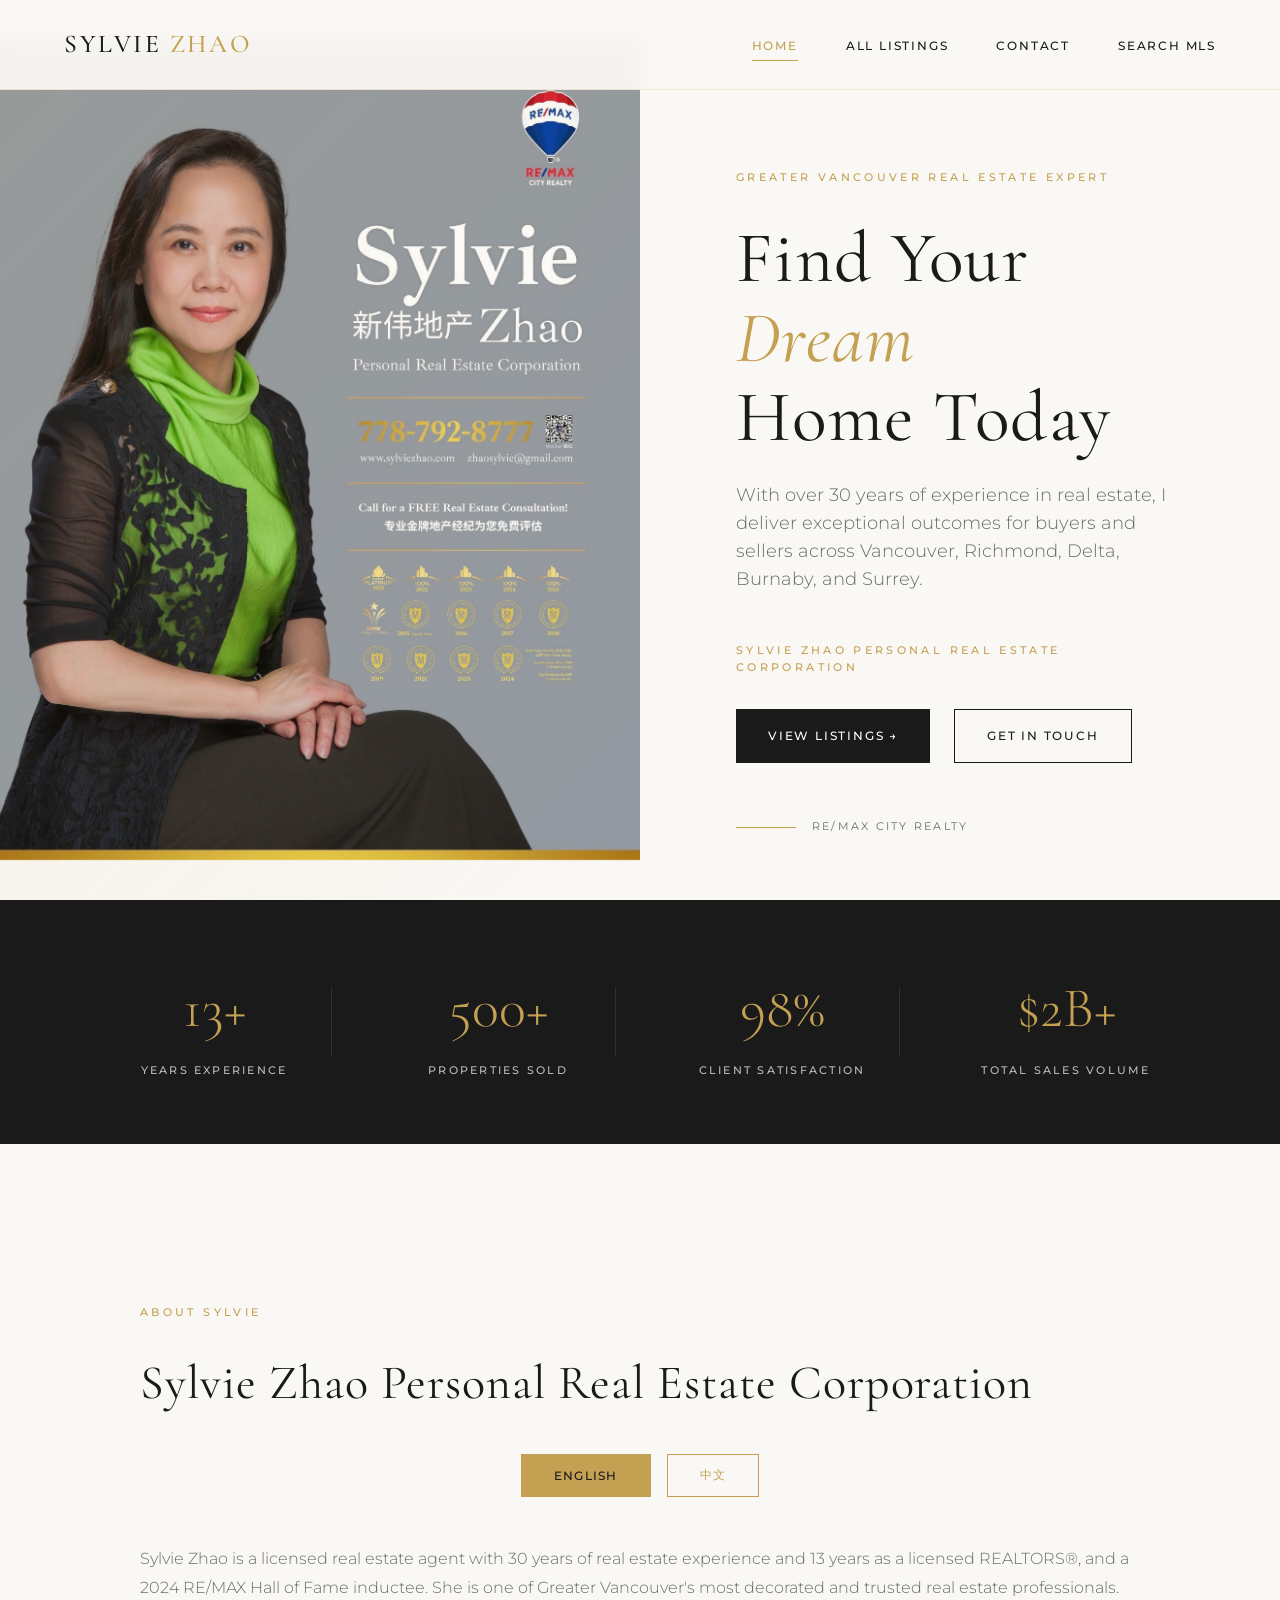
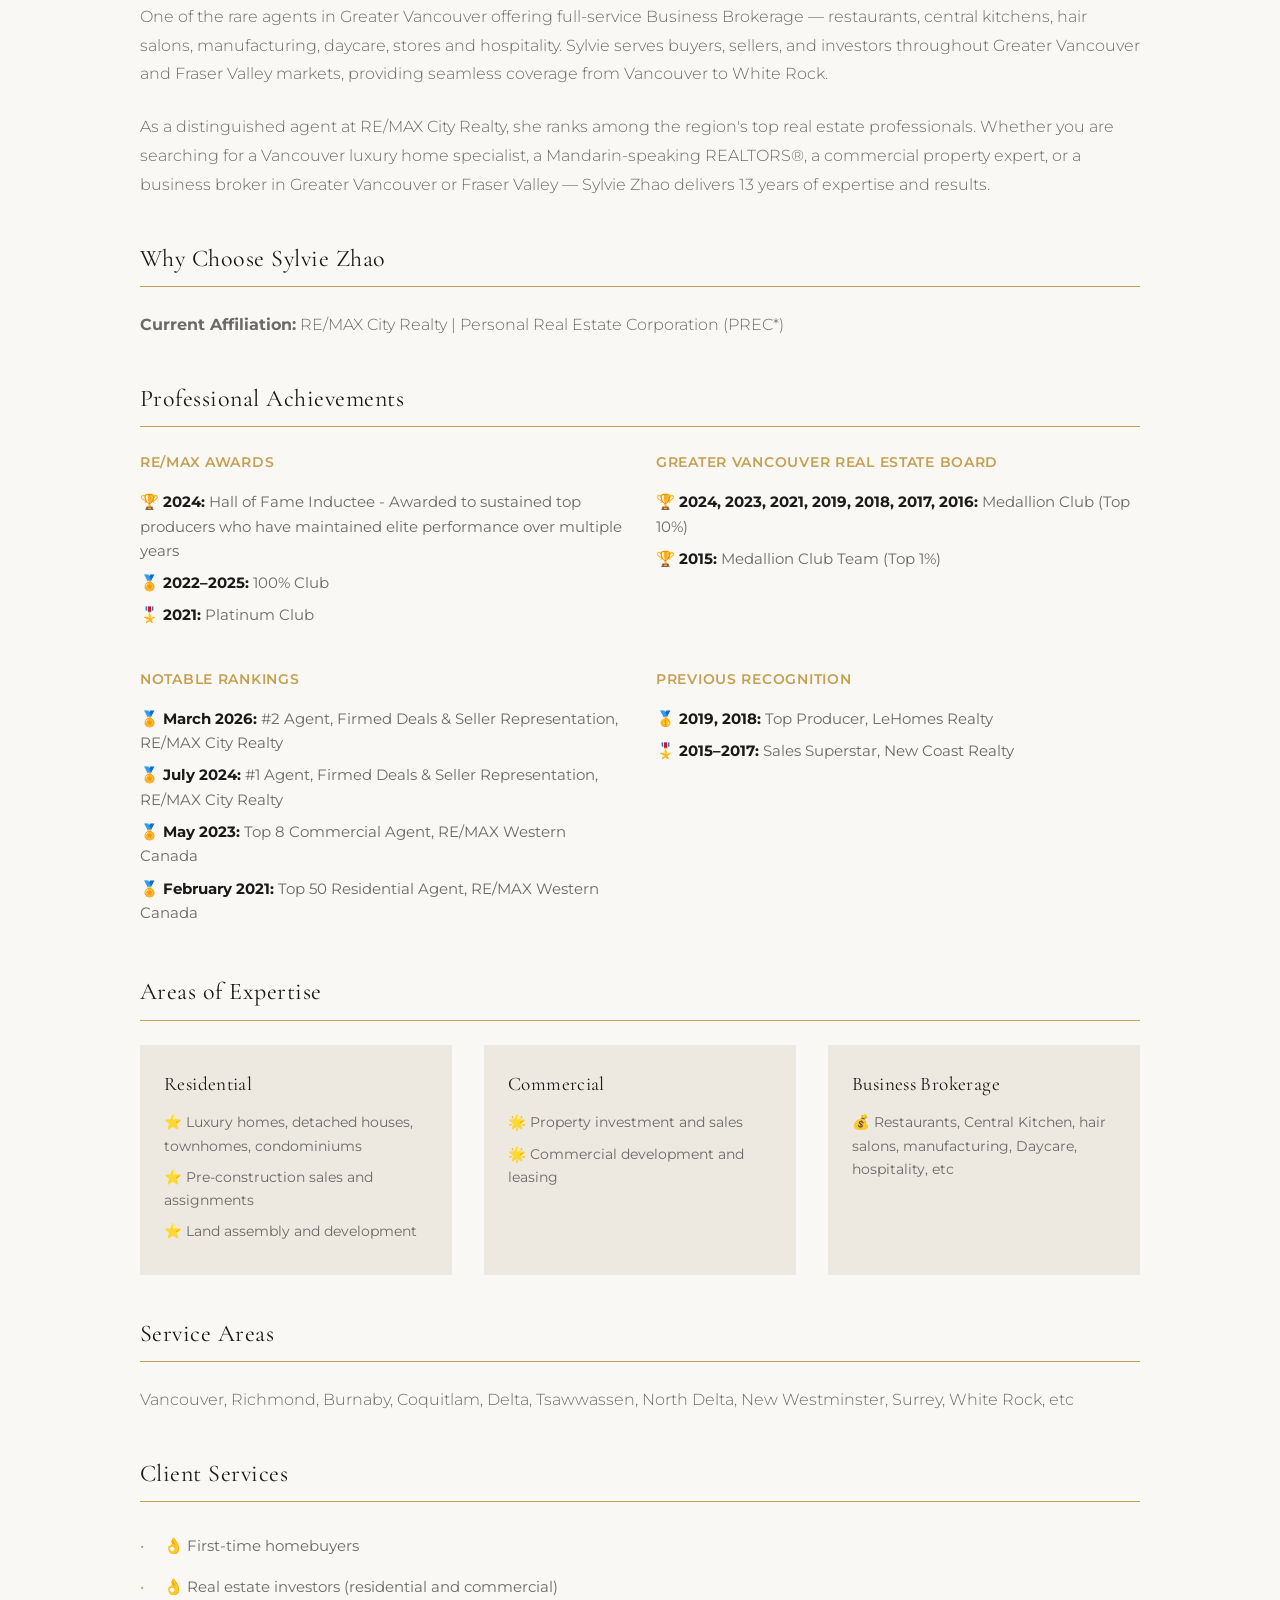
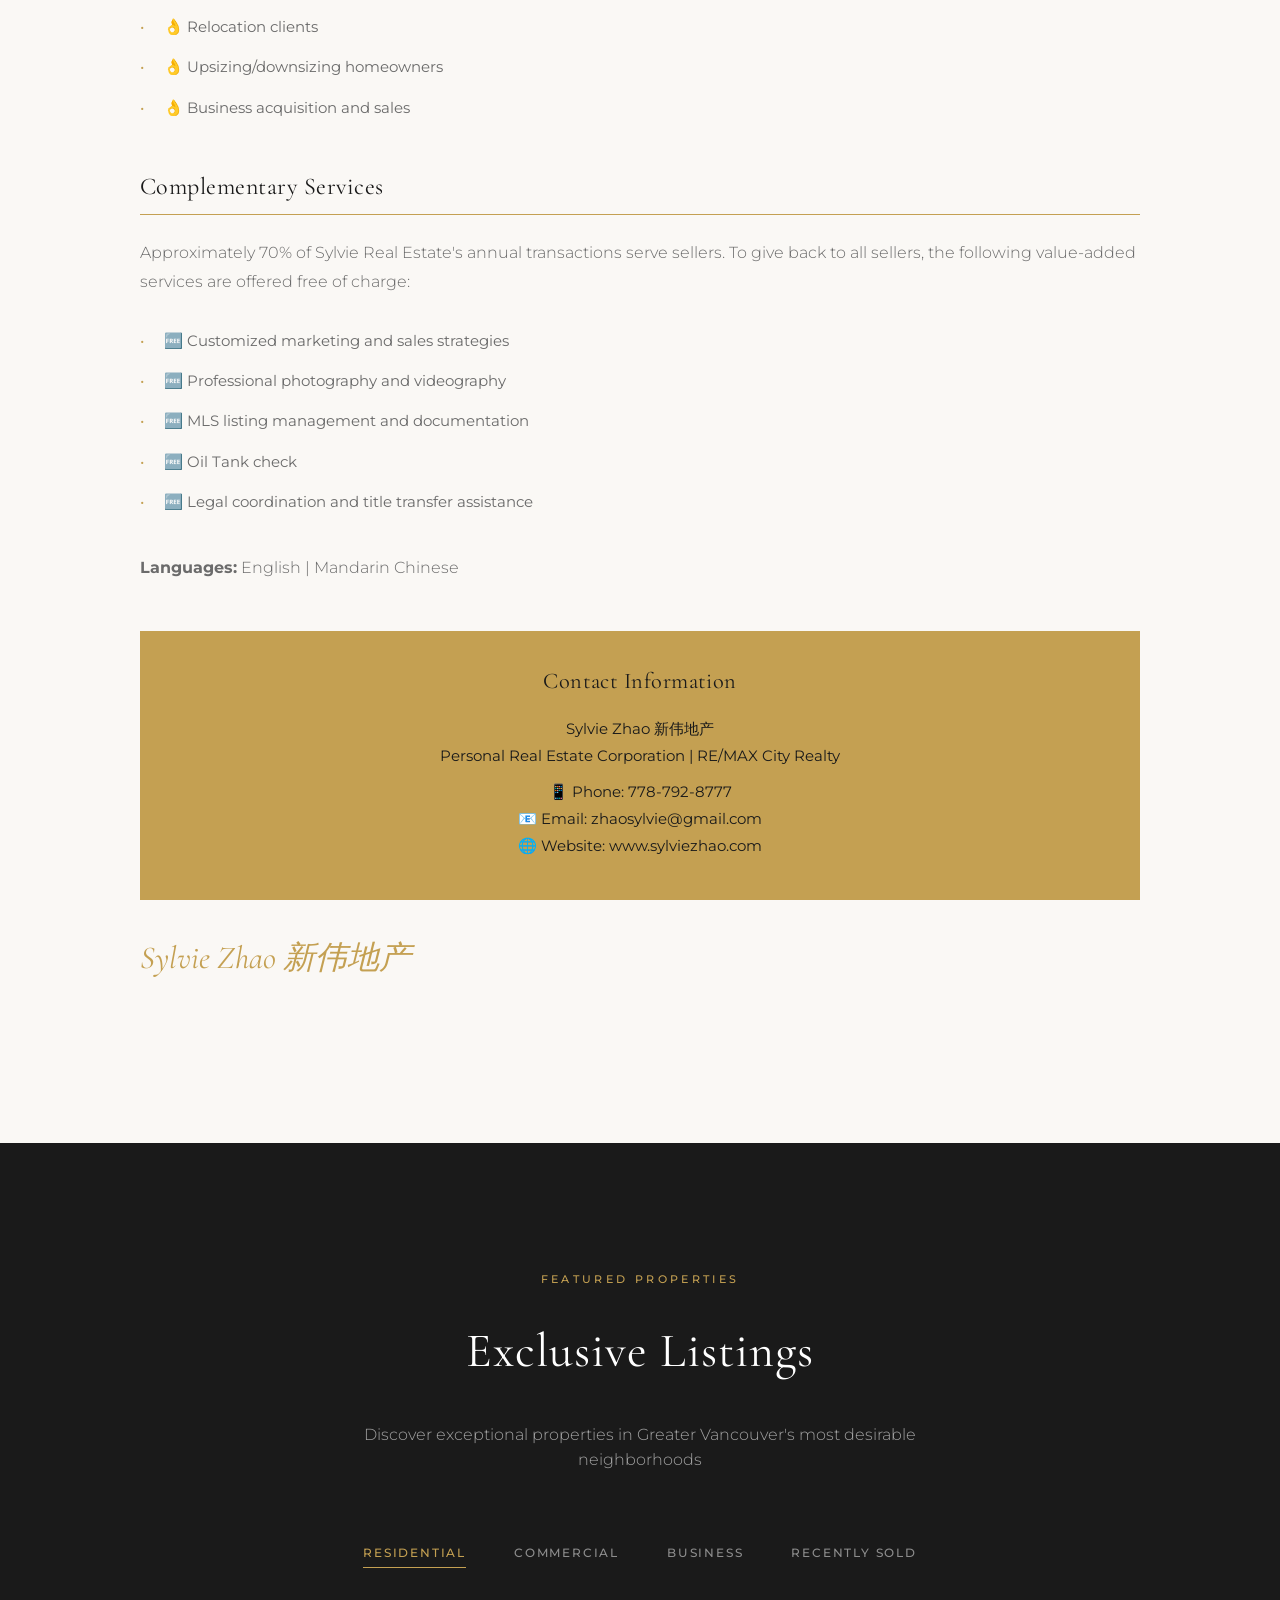
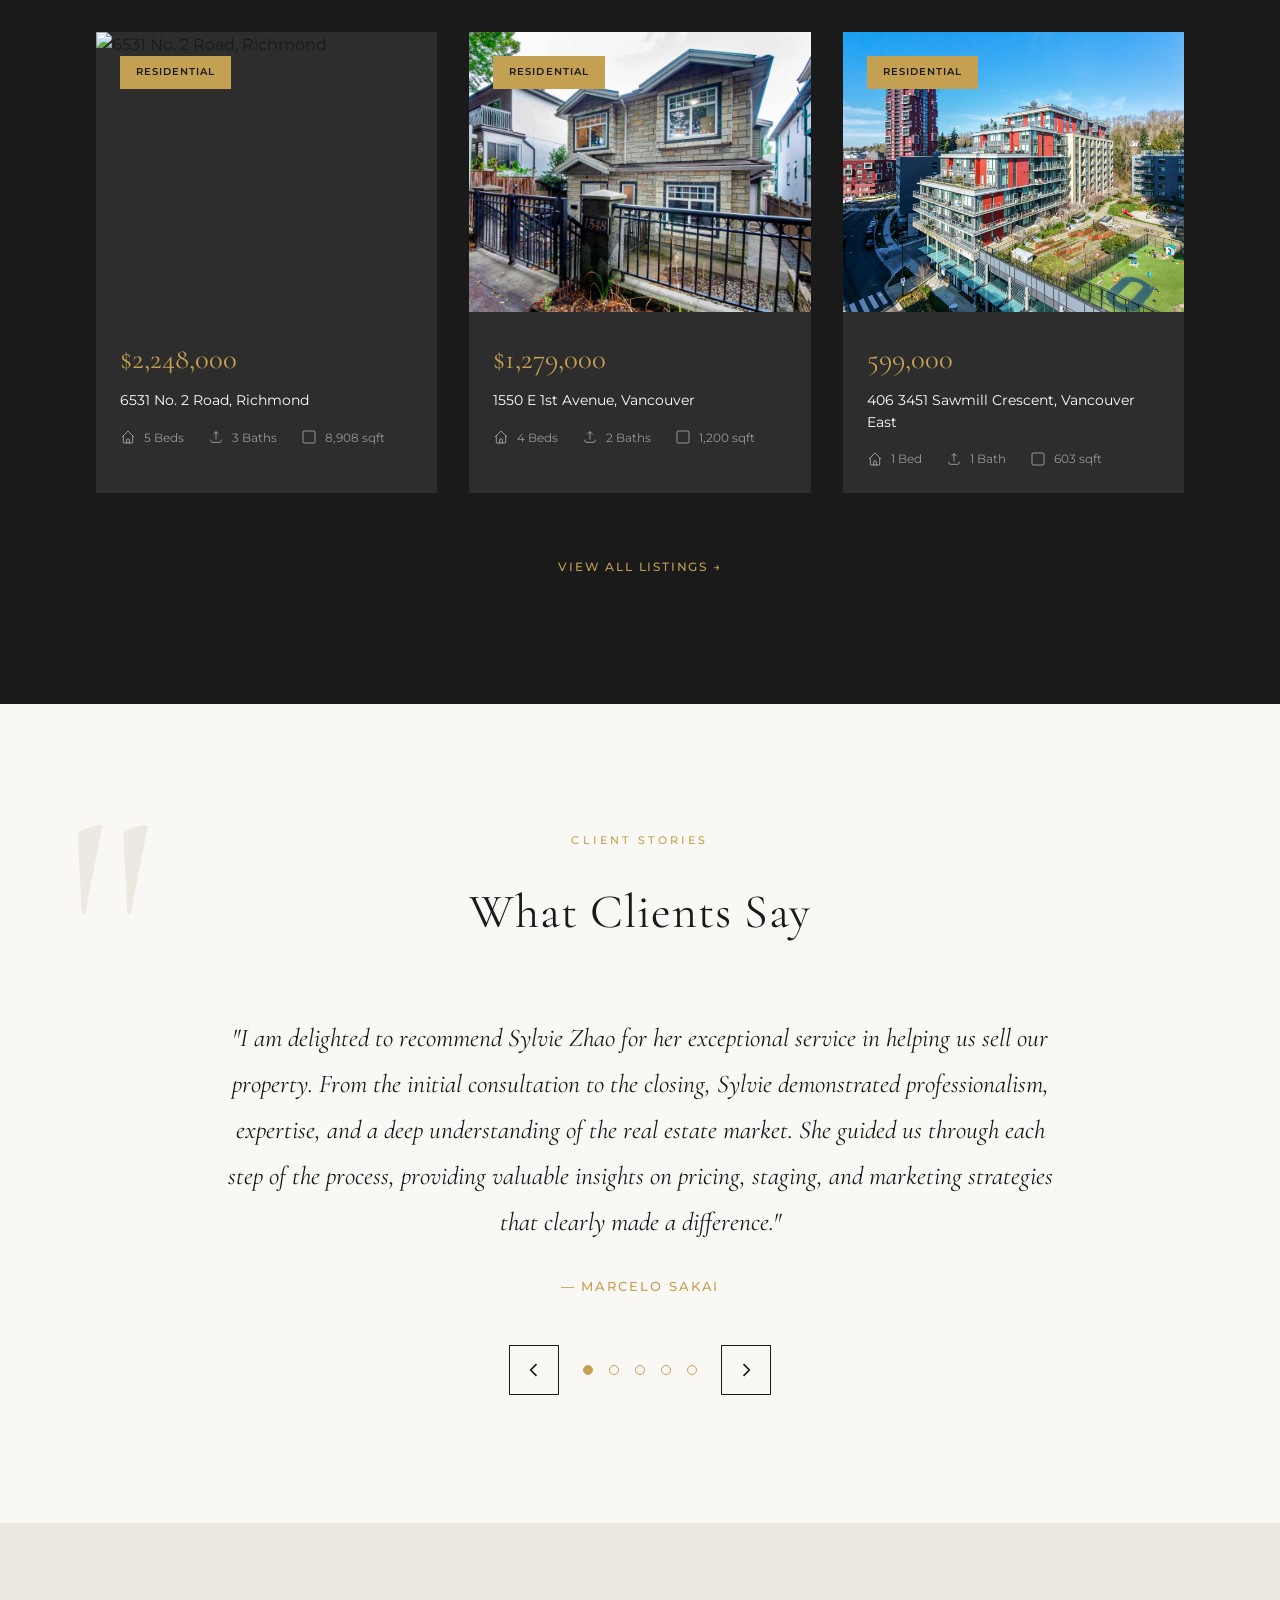
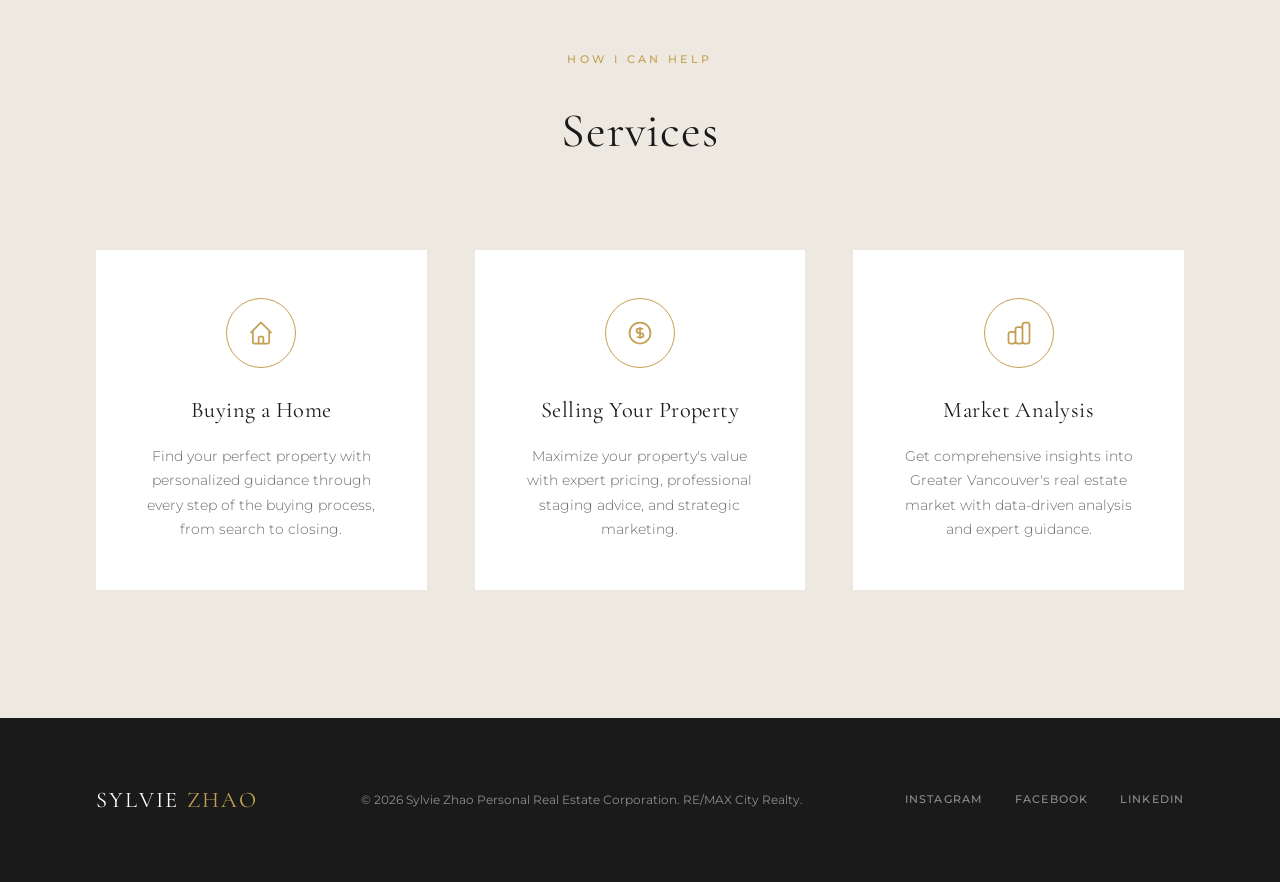
==== commit af522faa: "Update About Me section" ====
--- a/public/index.html
+++ b/public/index.html
@@ -98,22 +98,50 @@
                     Mandarin-speaking REALTORS®, a commercial property expert, or a business broker in Greater Vancouver
                     or Fraser Valley — Sylvie Zhao delivers 13 years of expertise and results.</p>
 
+                <h3 class="about-heading">Why Choose Sylvie Zhao</h3>
+
+                <p class="about-text"><strong>Current Affiliation:</strong> RE/MAX City Realty | Personal Real Estate
+                    Corporation (PREC*)</p>
+
                 <h3 class="about-heading">Professional Achievements</h3>
 
                 <div class="achievements-grid">
                     <div class="achievement-column">
                         <h4>RE/MAX Awards</h4>
                         <ul class="achievement-list">
-                            <li><strong>2024:</strong> Hall of Fame Inductee</li>
-                            <li><strong>2022–2025:</strong> 100% Club</li>
-                            <li><strong>2021:</strong> Platinum Club</li>
+                            <li>🏆 <strong>2024:</strong> Hall of Fame Inductee - Awarded to sustained top producers who
+                                have maintained elite performance over multiple years</li>
+                            <li>🏅 <strong>2022–2025:</strong> 100% Club</li>
+                            <li>🎖️ <strong>2021:</strong> Platinum Club</li>
                         </ul>
                     </div>
                     <div class="achievement-column">
                         <h4>Greater Vancouver Real Estate Board</h4>
                         <ul class="achievement-list">
-                            <li><strong>2024, 2023, 2021, 2019, 2018, 2017, 2016:</strong> Medallion Club (Top 10%)</li>
-                            <li><strong>2015:</strong> Medallion Club Team (Top 1%)</li>
+                            <li>🏆 <strong>2024, 2023, 2021, 2019, 2018, 2017, 2016:</strong> Medallion Club (Top 10%)
+                            </li>
+                            <li>🏆 <strong>2015:</strong> Medallion Club Team (Top 1%)</li>
+                        </ul>
+                    </div>
+                </div>
+
+                <div class="achievements-grid">
+                    <div class="achievement-column">
+                        <h4>Notable Rankings</h4>
+                        <ul class="achievement-list">
+                            <li>🏅 <strong>March 2026:</strong> #2 Agent, Firmed Deals & Seller Representation, RE/MAX
+                                City Realty</li>
+                            <li>🏅 <strong>July 2024:</strong> #1 Agent, Firmed Deals & Seller Representation, RE/MAX
+                                City Realty</li>
+                            <li>🏅 <strong>May 2023:</strong> Top 8 Commercial Agent, RE/MAX Western Canada</li>
+                            <li>🏅 <strong>February 2021:</strong> Top 50 Residential Agent, RE/MAX Western Canada</li>
+                        </ul>
+                    </div>
+                    <div class="achievement-column">
+                        <h4>Previous Recognition</h4>
+                        <ul class="achievement-list">
+                            <li>🥇 <strong>2019, 2018:</strong> Top Producer, LeHomes Realty</li>
+                            <li>🎖️ <strong>2015–2017:</strong> Sales Superstar, New Coast Realty</li>
                         </ul>
                     </div>
                 </div>
@@ -123,115 +151,199 @@
                 <div class="expertise-grid">
                     <div class="expertise-item">
                         <h4>Residential</h4>
-                        <p>Luxury homes, detached houses, townhomes, condominiums, pre-construction sales and
-                            assignments, land assembly and development</p>
+                        <ul class="expertise-list">
+                            <li>⭐️ Luxury homes, detached houses, townhomes, condominiums</li>
+                            <li>⭐️ Pre-construction sales and assignments</li>
+                            <li>⭐️ Land assembly and development</li>
+                        </ul>
                     </div>
                     <div class="expertise-item">
                         <h4>Commercial</h4>
-                        <p>Property investment and sales, commercial development and leasing</p>
+                        <ul class="expertise-list">
+                            <li>🌟 Property investment and sales</li>
+                            <li>🌟 Commercial development and leasing</li>
+                        </ul>
                     </div>
                     <div class="expertise-item">
                         <h4>Business Brokerage</h4>
-                        <p>Restaurants, central kitchens, hair salons, manufacturing, daycare, hospitality, and more</p>
+                        <ul class="expertise-list">
+                            <li>💰 Restaurants, Central Kitchen, hair salons, manufacturing, Daycare, hospitality, etc
+                            </li>
+                        </ul>
                     </div>
                 </div>
 
                 <h3 class="about-heading">Service Areas</h3>
                 <p class="about-text">Vancouver, Richmond, Burnaby, Coquitlam, Delta, Tsawwassen, North Delta, New
-                    Westminster, Surrey, White Rock</p>
+                    Westminster, Surrey, White Rock, etc</p>
+
+                <h3 class="about-heading">Client Services</h3>
+                <ul class="services-list">
+                    <li>👌 First-time homebuyers</li>
+                    <li>👌 Real estate investors (residential and commercial)</li>
+                    <li>👌 Relocation clients</li>
+                    <li>👌 Upsizing/downsizing homeowners</li>
+                    <li>👌 Business acquisition and sales</li>
+                </ul>
 
                 <h3 class="about-heading">Complementary Services</h3>
-                <p class="about-text">Approximately 70% of Sylvie's annual transactions serve sellers. Value-added
-                    services offered free of charge include:</p>
+                <p class="about-text">Approximately 70% of Sylvie Real Estate's annual transactions serve sellers. To
+                    give back to all sellers, the following value-added services are offered free of charge:</p>
                 <ul class="services-list">
-                    <li>Customized marketing and sales strategies</li>
-                    <li>Professional photography and videography</li>
-                    <li>MLS listing management and documentation</li>
-                    <li>Oil tank check</li>
-                    <li>Legal coordination and title transfer assistance</li>
+                    <li>🆓 Customized marketing and sales strategies</li>
+                    <li>🆓 Professional photography and videography</li>
+                    <li>🆓 MLS listing management and documentation</li>
+                    <li>🆓 Oil Tank check</li>
+                    <li>🆓 Legal coordination and title transfer assistance</li>
                 </ul>
 
                 <p class="about-text"><strong>Languages:</strong> English | Mandarin Chinese</p>
+
+                <div class="contact-box">
+                    <h4>Contact Information</h4>
+                    <p>Sylvie Zhao 新伟地产<br>
+                        Personal Real Estate Corporation | RE/MAX City Realty</p>
+                    <p>📱 Phone: 778-792-8777<br>
+                        📧 Email: zhaosylvie@gmail.com<br>
+                        🌐 Website: www.sylviezhao.com</p>
+                </div>
             </div>
 
             <!-- Chinese Content -->
             <div class="about-text-zh" style="display: none;">
                 <p class="about-text">认识并选择您专属的、资深的温哥华房地产专家：Sylvie Zhao 新伟地产</p>
 
-                <p class="about-text">超过30年的房地产相关经验，13年大温持牌金牌地产经纪人。RE/MAX City Realty
+                <p class="about-text">30 年 的房地产相关经验，13 年大温持牌金牌地产经纪人。 RE/MAX City Realty
                     的杰出地产经纪，业绩卓越、成就稳定突出，是大温哥华地区排名顶尖的房地产专家之一。专业素养、职业道德、诚信和可靠赢得了客户的信赖。深耕大温哥华市场和菲沙河谷市场，利用丰富的专业知识和实战经验，为住宅房产买卖、商业物业以及生意买卖的客户提供了巨大的竞争优势。
                 </p>
 
-                <h3 class="about-heading">专业成就与奖项</h3>
-
-                <div class="achievements-grid">
-                    <div class="achievement-column">
-                        <h4>RE/MAX 奖项</h4>
-                        <ul class="achievement-list">
-                            <li><strong>2024:</strong> RE/MAX Hall of Fame (名人堂) 入选</li>
-                            <li><strong>2022-2025:</strong> RE/MAX 100% Club</li>
-                            <li><strong>2021:</strong> RE/MAX Platinum Club</li>
-                        </ul>
-                    </div>
-                    <div class="achievement-column">
-                        <h4>大温哥华房地产局</h4>
-                        <ul class="achievement-list">
-                            <li><strong>2024, 2023, 2021, 2019, 2018, 2017, 2016:</strong> Medallion Club (前10%)</li>
-                            <li><strong>2015:</strong> Medallion Club Team (前1%)</li>
-                        </ul>
-                    </div>
-                </div>
-
-                <div class="achievements-grid">
-                    <div class="achievement-column">
-                        <h4>地区排名</h4>
-                        <ul class="achievement-list">
-                            <li><strong>2026年3月:</strong> RE/MAX City Realty 签约成交量及卖方代表排名第2</li>
-                            <li><strong>2024年7月:</strong> RE/MAX City Realty 签约成交量及卖方代表排名第1</li>
-                            <li><strong>2023年5月:</strong> RE/MAX 加西地区个人商业销售排名前8</li>
-                            <li><strong>2021年2月:</strong> RE/MAX 加西地区个人住宅销售排名前50</li>
-                        </ul>
-                    </div>
-                    <div class="achievement-column">
-                        <h4>历史成就</h4>
-                        <ul class="achievement-list">
-                            <li><strong>2019:</strong> LeHomes Realty 年度顶尖销售</li>
-                            <li><strong>2018:</strong> LeHomes Realty 年度销售冠军</li>
-                            <li><strong>2015-2017:</strong> New Coast Realty 销售巨星奖</li>
-                        </ul>
-                    </div>
-                </div>
+                <p class="about-text">综上所述，Sylvie Zhao 新伟地产
+                    是您在大温哥华地区值得信赖的资深持牌地产经纪与顶尖销售专家。专精温哥华、列治文、本拿比、高贵林、素里学区房买卖，深知华人家庭对优质教育资源的重视。为新移民、投资移民及海外买家提供全程中文服务，助您在大温哥华顺利安家置业。如果您正在寻找大温哥华专业华人地产经纪，无论是学区房、移民置业、楼花转让还是商业投资，欢迎联系Sylvie
+                    Zhao 新伟地产 - 用中文为您的每一步房地产决策保驾护航。</p>
+
+                <h3 class="about-heading">专业概况</h3>
+                <p class="about-text">
+                    <strong>姓名:</strong> Sylvie Zhao （趙新伟）- 新伟地产<br>
+                    <strong>职位:</strong> 持牌房地产经纪 (Licensed Realtor)<br>
+                    <strong>公司:</strong> RE/MAX City Realty<br>
+                    <strong>执业形式:</strong> Personal Real Estate Corporation (PREC*)<br>
+                    <strong>从业经验:</strong> 30年房地产相关经验，13年持牌金牌经纪，温哥华顶尖地产销售专家<br>
+                    <strong>服务语言:</strong> 英语 (English) | 中文普通话 (Mandarin Chinese)<br>
+                    <strong>服务区域:</strong> 大温哥华地区 (Greater Vancouver) 及菲沙河谷 (Fraser Valley)
+                </p>
 
                 <h3 class="about-heading">核心专长</h3>
 
                 <div class="expertise-grid">
                     <div class="expertise-item">
                         <h4>住宅房地产</h4>
-                        <p>学区房买卖、豪宅交易、独立屋、联排别墅、公寓、楼花及转让、土地整合与开发</p>
+                        <ul class="expertise-list">
+                            <li>✨ 学区房买卖</li>
+                            <li>✨ 豪宅交易、独立屋</li>
+                            <li>✨ 联排别墅</li>
+                            <li>✨ 公寓</li>
+                            <li>✨ 楼花及转让</li>
+                            <li>✨ 土地整合与开发</li>
+                        </ul>
                     </div>
                     <div class="expertise-item">
                         <h4>商业房地产</h4>
-                        <p>商业物业买卖与投资、商业物业开发与租赁</p>
+                        <ul class="expertise-list">
+                            <li>✨ 商业物业买卖与投资</li>
+                            <li>✨ 商业物业开发与租赁</li>
+                        </ul>
                     </div>
                     <div class="expertise-item">
                         <h4>生意买卖</h4>
-                        <p>餐馆、发廊、工厂、幼儿园、酒店、中央厨房等</p>
+                        <ul class="expertise-list">
+                            <li>✨ 餐馆、发廊</li>
+                            <li>✨ 工厂</li>
+                            <li>✨ 幼儿园</li>
+                            <li>✨ 酒店</li>
+                            <li>✨ 中央厨房等</li>
+                        </ul>
+                    </div>
+                </div>
+
+                <h3 class="about-heading">专业成就与奖项</h3>
+
+                <div class="achievements-grid">
+                    <div class="achievement-column">
+                        <h4>RE/MAX 奖项</h4>
+                        <ul class="achievement-list">
+                            <li>🏆 <strong>2024:</strong> RE/MAX Hall of Fame (名人堂) 入选</li>
+                            <li>🏅 <strong>2022-2025:</strong> RE/MAX 100% Club</li>
+                            <li>🎖️ <strong>2021:</strong> RE/MAX Platinum Club</li>
+                        </ul>
+                    </div>
+                    <div class="achievement-column">
+                        <h4>大温哥华房地产局</h4>
+                        <ul class="achievement-list">
+                            <li>🏆 <strong>2024, 2023, 2021, 2019, 2018, 2017, 2016:</strong> Medallion Club (前10%)</li>
+                            <li>🏆 <strong>2015:</strong> Medallion Club Team (前1%)</li>
+                        </ul>
+                    </div>
+                </div>
+
+                <div class="achievements-grid">
+                    <div class="achievement-column">
+                        <h4>地区排名</h4>
+                        <ul class="achievement-list">
+                            <li>🏅 <strong>2026年3月:</strong> RE/MAX City Realty 签约成交量及卖方代表排名第2</li>
+                            <li>🏅 <strong>2024年7月:</strong> RE/MAX City Realty 签约成交量及卖方代表排名第1</li>
+                            <li>🏅 <strong>2023年5月:</strong> RE/MAX 加西地区个人商业销售排名前8</li>
+                            <li>🏅 <strong>2021年2月:</strong> RE/MAX 加西地区个人住宅销售排名前50</li>
+                        </ul>
+                    </div>
+                    <div class="achievement-column">
+                        <h4>历史成就</h4>
+                        <ul class="achievement-list">
+                            <li>🏅 <strong>2019:</strong> LeHomes Realty 年度顶尖销售</li>
+                            <li>🥇 <strong>2018:</strong> LeHomes Realty 年度销售冠军</li>
+                            <li>🏅 <strong>2015-2017:</strong> New Coast Realty 销售巨星奖</li>
+                        </ul>
                     </div>
                 </div>
 
                 <h3 class="about-heading">服务城市</h3>
-                <p class="about-text">温哥华 | 列治文 | 本拿比 | 高贵林 | 素里 | 三角洲 | 措瓦森 | 北三角洲 | 新西敏 | 白石</p>
+                <p class="about-text">温哥华 | 列治文 | 本拿比 | 高贵林 | 素里 | 三角洲 | 措瓦森 | 北三角洲 | 新西敏 | 白石 等</p>
+                <p class="about-text"><strong>特色服务:</strong> 学区房专家，熟悉大温各优质学区</p>
+
+                <h3 class="about-heading">目标客户群</h3>
+
+                <div class="achievements-grid">
+                    <div class="achievement-column">
+                        <h4>买家类型</h4>
+                        <ul class="achievement-list">
+                            <li>⭐️ 首次购房者</li>
+                            <li>⭐️ 新移民及投资移民</li>
+                            <li>⭐️ 海外买家</li>
+                            <li>⭐️ 换房客户</li>
+                            <li>⭐️ 家庭搬迁</li>
+                        </ul>
+                    </div>
+                    <div class="achievement-column">
+                        <h4>投资者</h4>
+                        <ul class="achievement-list">
+                            <li>⭐️ 住宅投资</li>
+                            <li>⭐️ 商业投资</li>
+                            <li>⭐️ 楼花投资</li>
+                            <li>⭐️ 生意收购</li>
+                        </ul>
+                    </div>
+                </div>
 
                 <h3 class="about-heading">免费增值服务</h3>
                 <p class="about-text">新伟地产每年约70%成交是服务于房地产卖家，为回馈所有卖家，特别提供以下免费增值服务：</p>
                 <ul class="services-list">
-                    <li>定制营销与销售策略</li>
-                    <li>专业摄影与视频制作</li>
-                    <li>MLS系统挂牌管理</li>
-                    <li>MLS上盘所需各类文件</li>
-                    <li>查油罐</li>
-                    <li>法律文件协调与过户</li>
+                    <li>🆓 定制营销与销售策略</li>
+                    <li>🆓 专业摄影与视频制作</li>
+                    <li>🆓 MLS系统挂牌管理</li>
+                    <li>🆓 MLS上盘所需各类文件</li>
+                    <li>🆓 查油罐</li>
+                    <li>🆓 法律文件协调与过户</li>
                 </ul>
+                <p class="about-text"><strong>全程中文服务:</strong> 为华人客户提供从看房、谈判、贷款咨询到过户的全流程中文服务</p>
 
                 <h3 class="about-heading">为什么选择 Sylvie Zhao 新伟地产</h3>
                 <ul class="services-list">
@@ -243,7 +355,15 @@
                     <li>✅ 新移民友好 - 理解海外买家特殊需求</li>
                 </ul>
 
-                <p class="about-text"><strong>服务语言:</strong> 英语 (English) | 中文普通话 (Mandarin Chinese)</p>
+                <div class="contact-box">
+                    <h4>联系方式</h4>
+                    <p>Sylvie Zhao PREC 新伟地产<br>
+                        RE/MAX City Realty</p>
+                    <p>📱 电话: 778-792-8777<br>
+                        📧 邮箱: zhaosylvie@gmail.com<br>
+                        🌐 网站: www.sylviezhao.com<br>
+                        💬 微信: GreatVancouverRealto</p>
+                </div>
             </div>
 
             <p class="about-signature">Sylvie Zhao 新伟地产</p>
--- a/public/styles.css
+++ b/public/styles.css
@@ -577,6 +577,41 @@
     }
 }
 
+/* Expertise list */
+.expertise-list {
+    list-style: none;
+    padding: 0;
+    margin: 0;
+}
+
+.expertise-list li {
+    font-size: 0.9rem;
+    color: var(--text-light);
+    margin-bottom: 0.5rem;
+    line-height: 1.6;
+}
+
+/* Contact box */
+.contact-box {
+    background: var(--gold);
+    color: var(--charcoal);
+    padding: 2rem;
+    margin-top: 3rem;
+    text-align: center;
+}
+
+.contact-box h4 {
+    font-family: 'Cormorant Garamond', serif;
+    font-size: 1.4rem;
+    margin-bottom: 1rem;
+}
+
+.contact-box p {
+    font-size: 0.95rem;
+    margin-bottom: 0.5rem;
+    line-height: 1.8;
+}
+
 /* ========================================
    LISTINGS SECTION
    ======================================== */
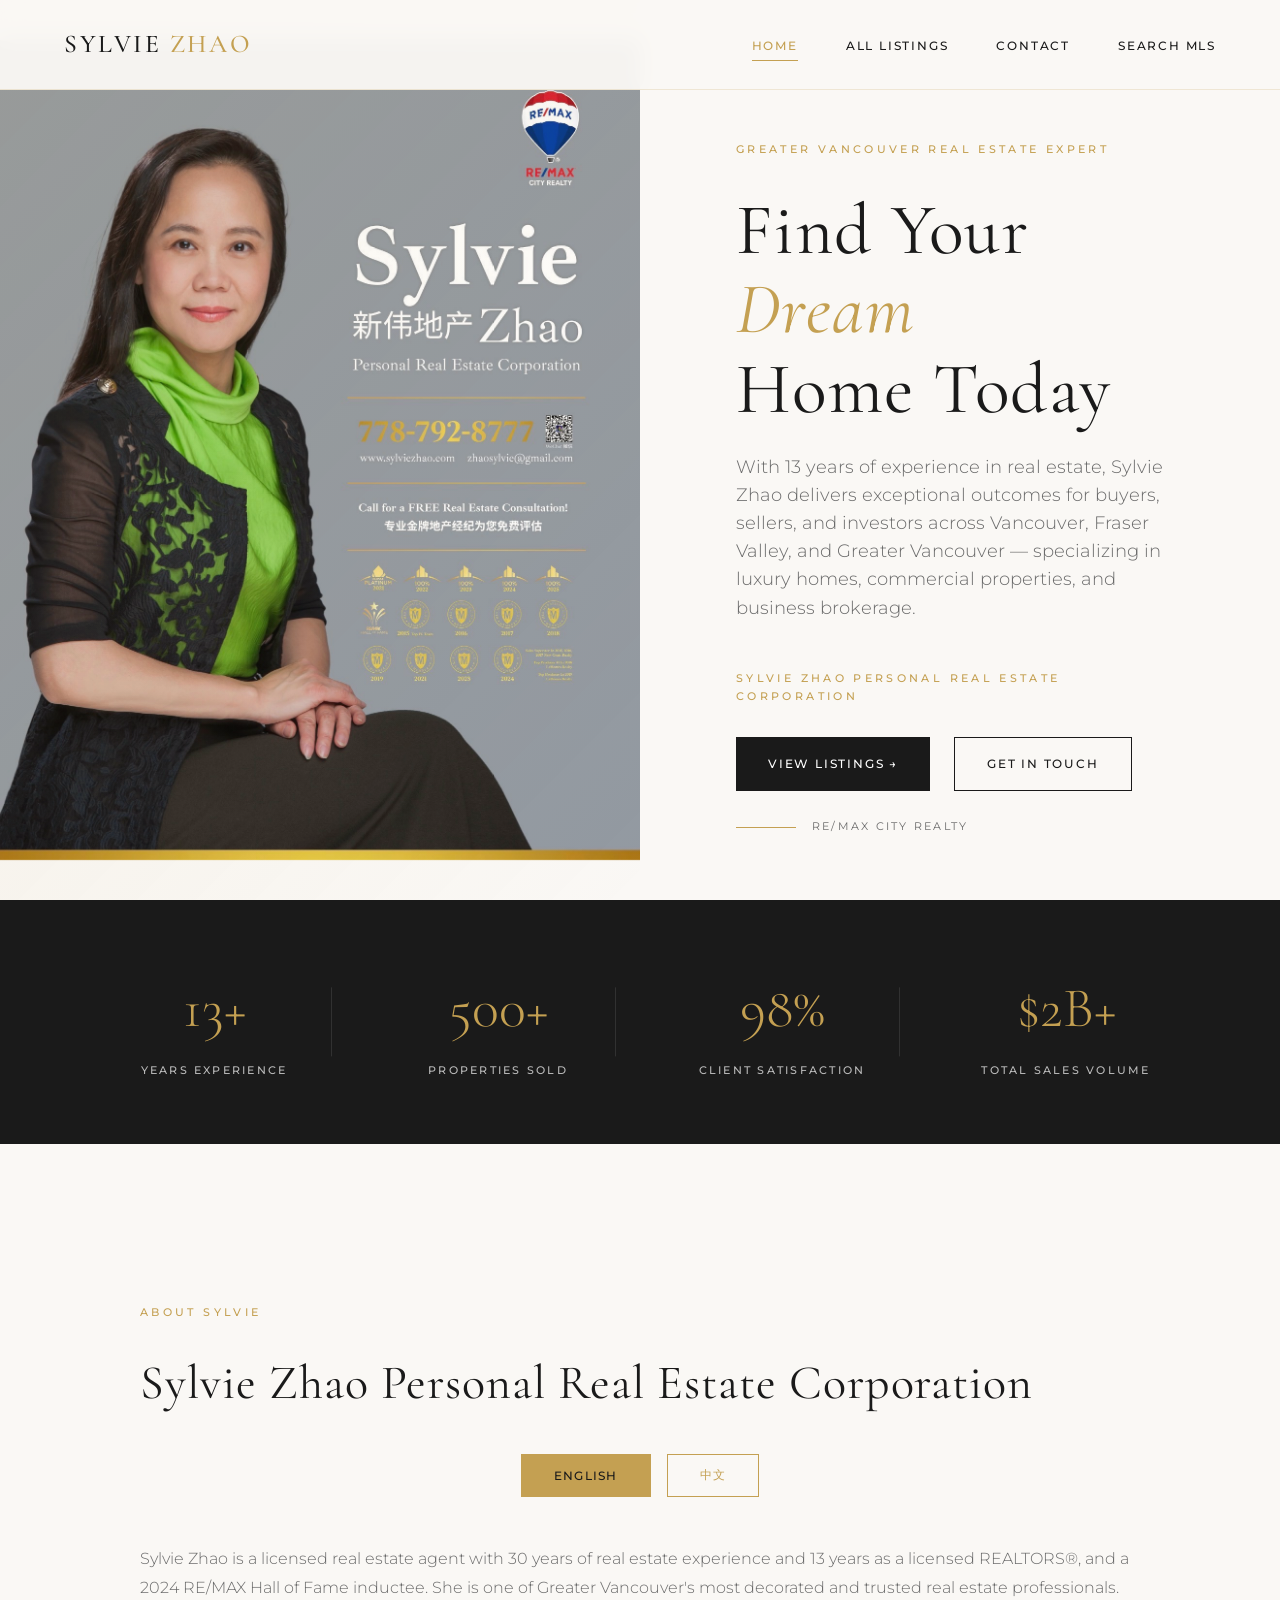
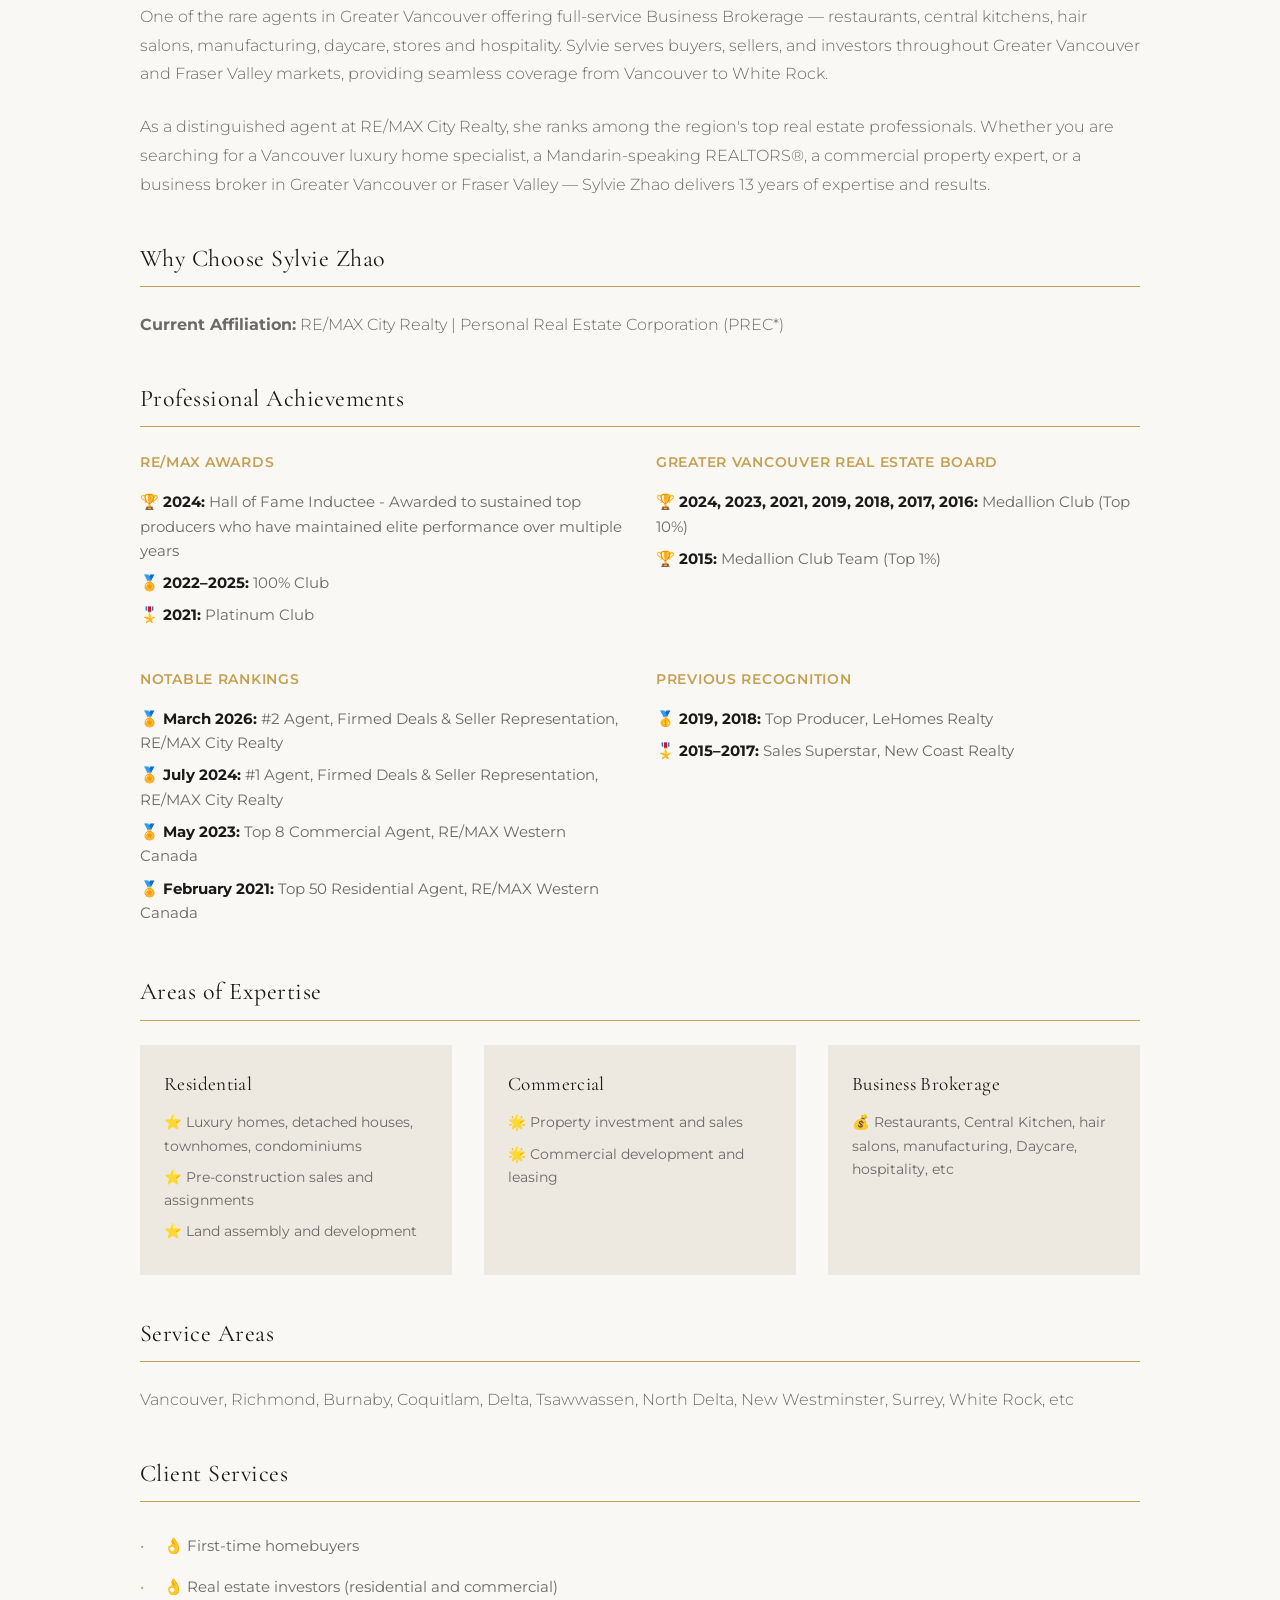
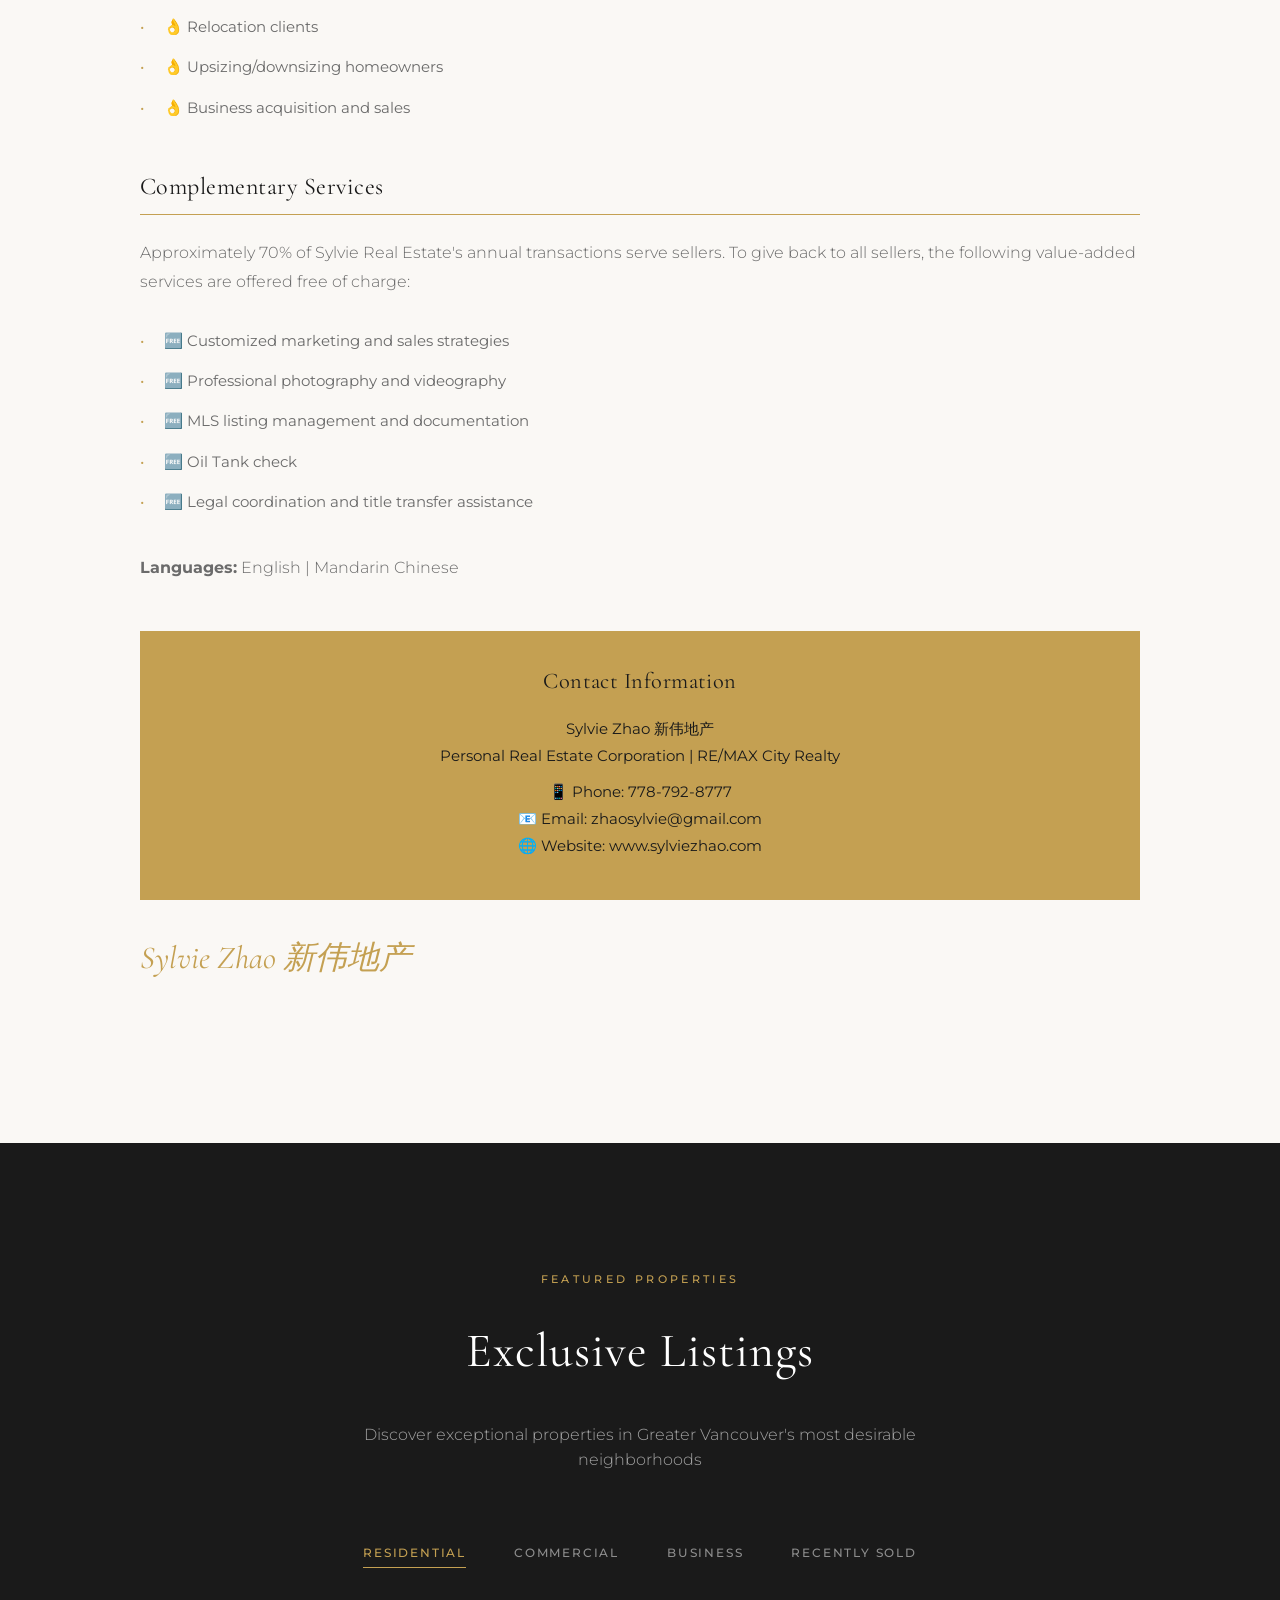
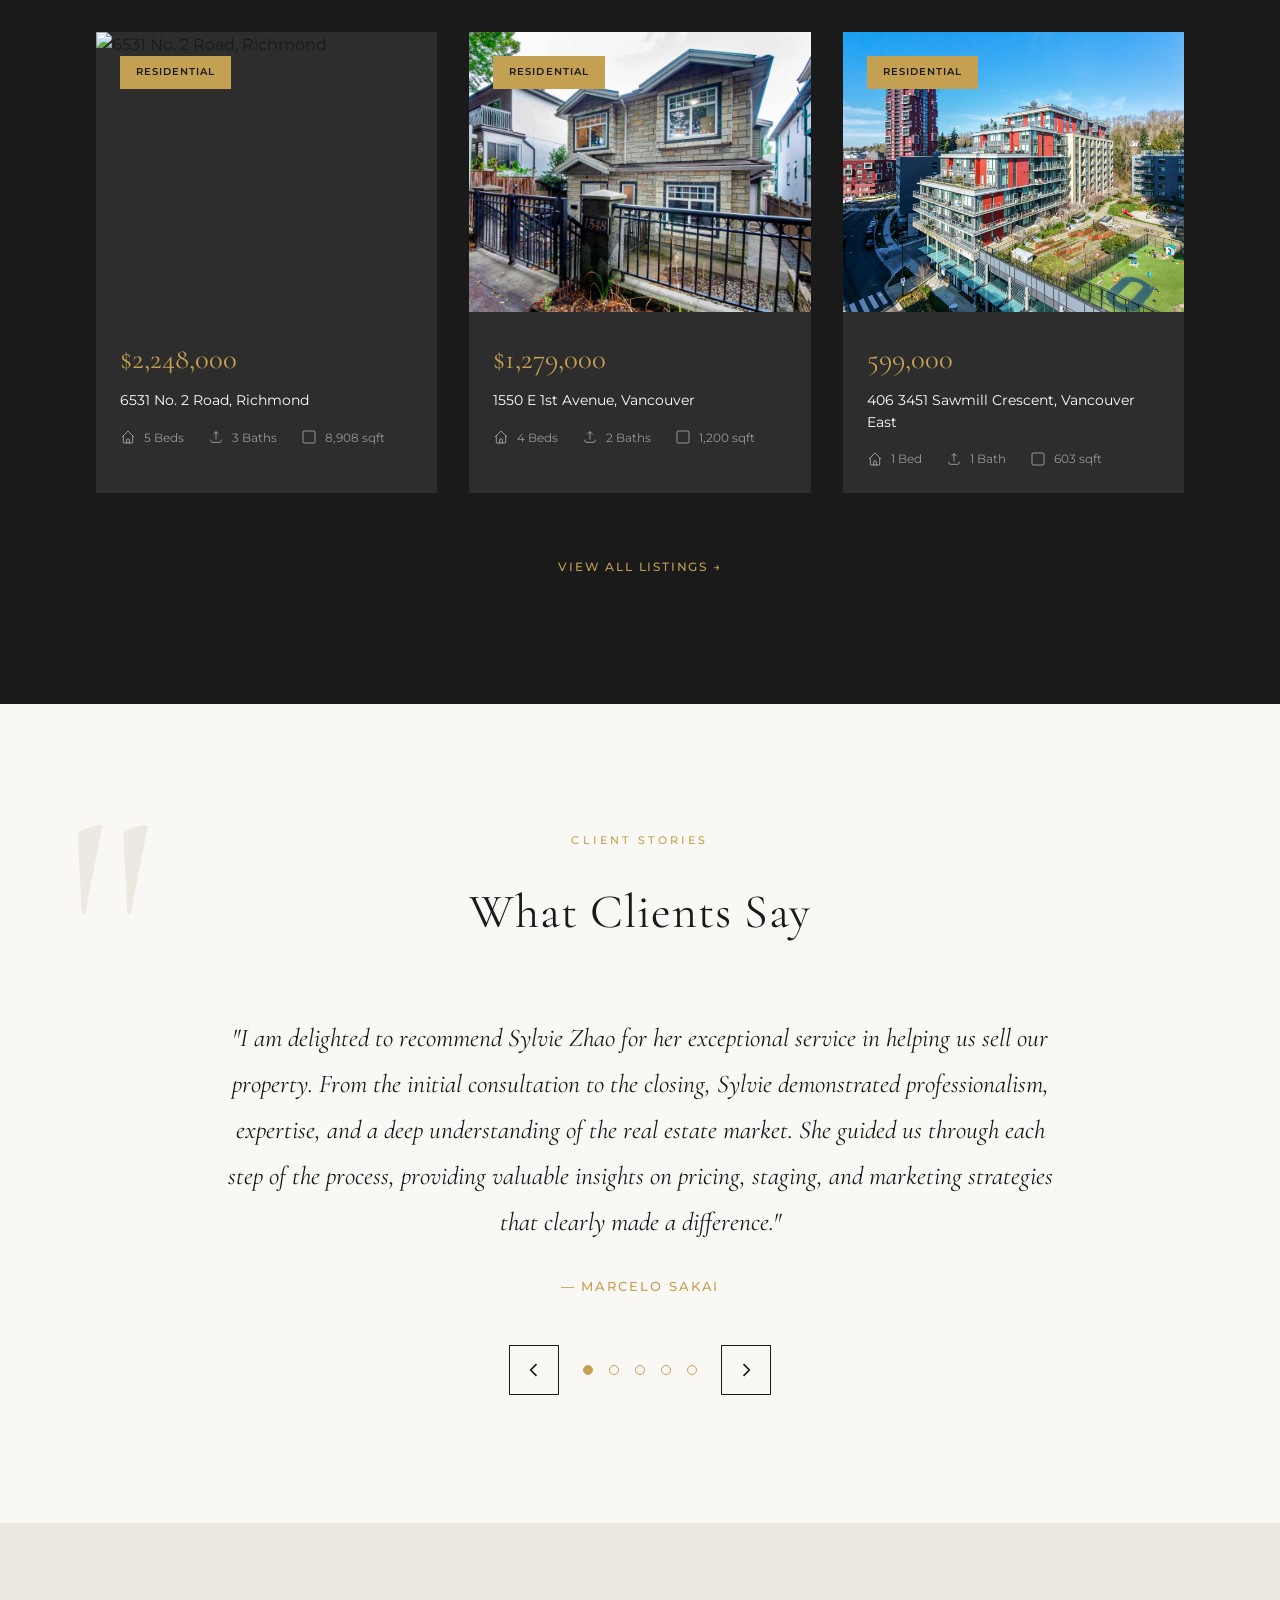
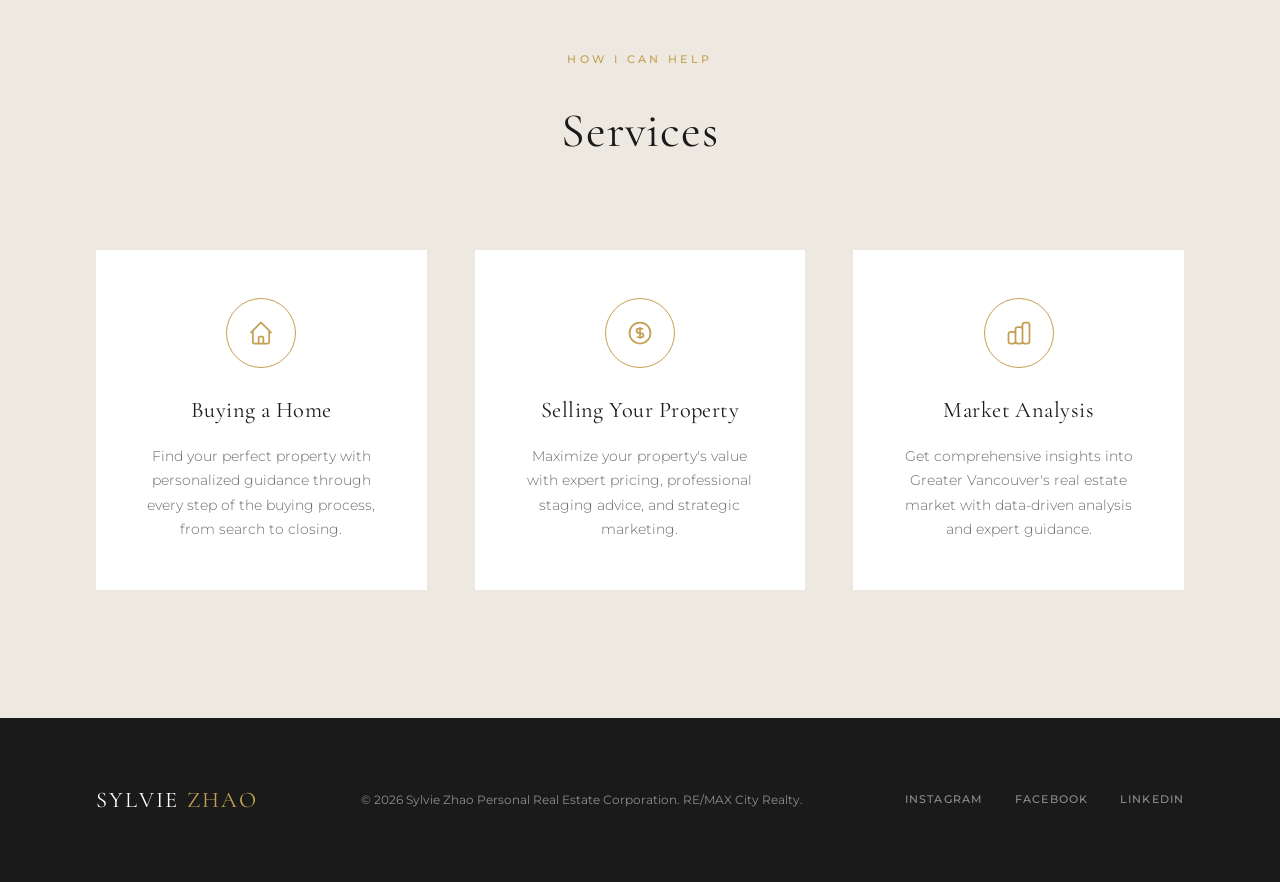
==== commit 3e0c642a: "Update Home page description" ====
--- a/public/index.html
+++ b/public/index.html
@@ -35,8 +35,10 @@
         <div class="hero-content">
             <p class="hero-eyebrow">Greater Vancouver Real Estate Expert</p>
             <h1 class="hero-title">Find Your <em>Dream</em><br>Home Today</h1>
-            <p class="hero-subtitle">With over 30 years of experience in real estate, I deliver exceptional outcomes for
-                buyers and sellers across Vancouver, Richmond, Delta, Burnaby, and Surrey.</p>
+            <p class="hero-subtitle">With 13 years of experience in real estate,
+                Sylvie Zhao delivers exceptional outcomes for buyers, sellers,
+                and investors across Vancouver, Fraser Valley, and Greater Vancouver
+                — specializing in luxury homes, commercial properties, and business brokerage.</p>
             <p class="hero-eyebrow">Sylvie Zhao Personal Real Estate Corporation</p>
             <div class="hero-buttons">
                 <a href="listings.html" class="btn btn-primary">View Listings →</a>
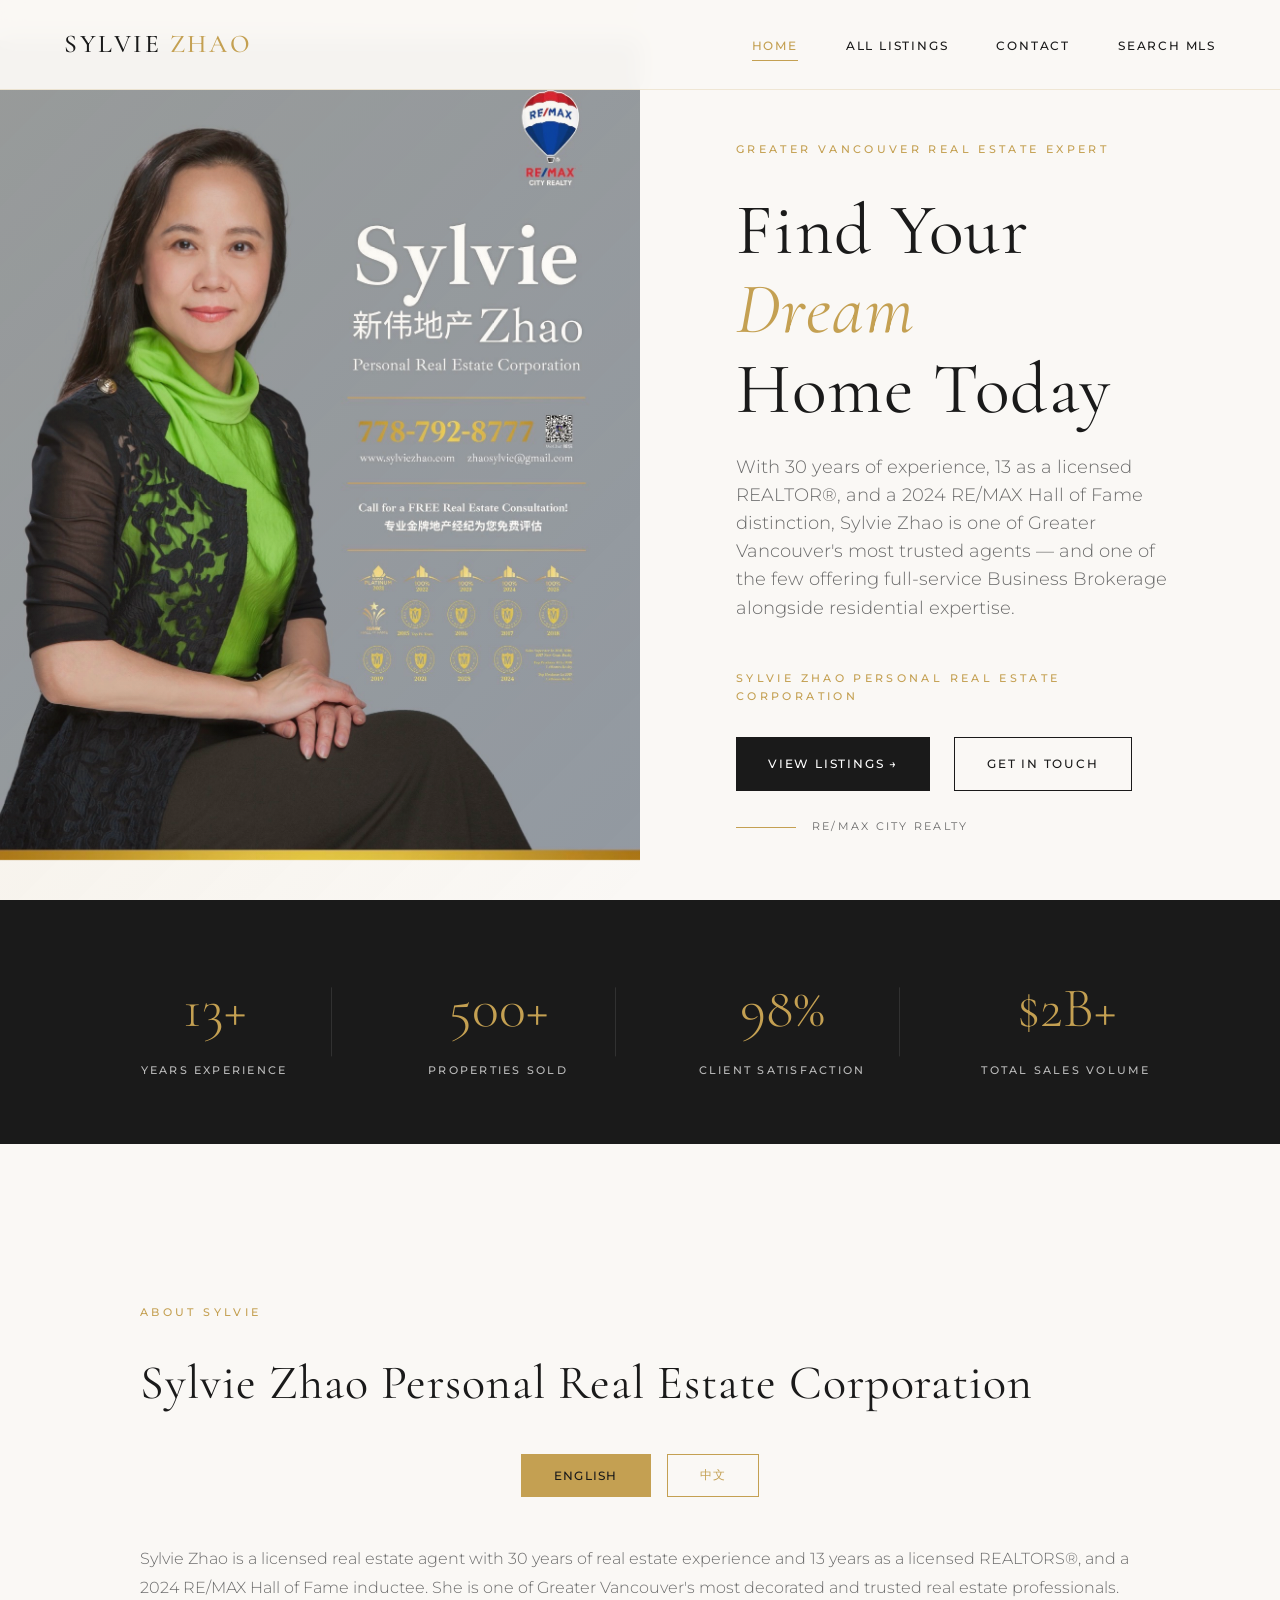
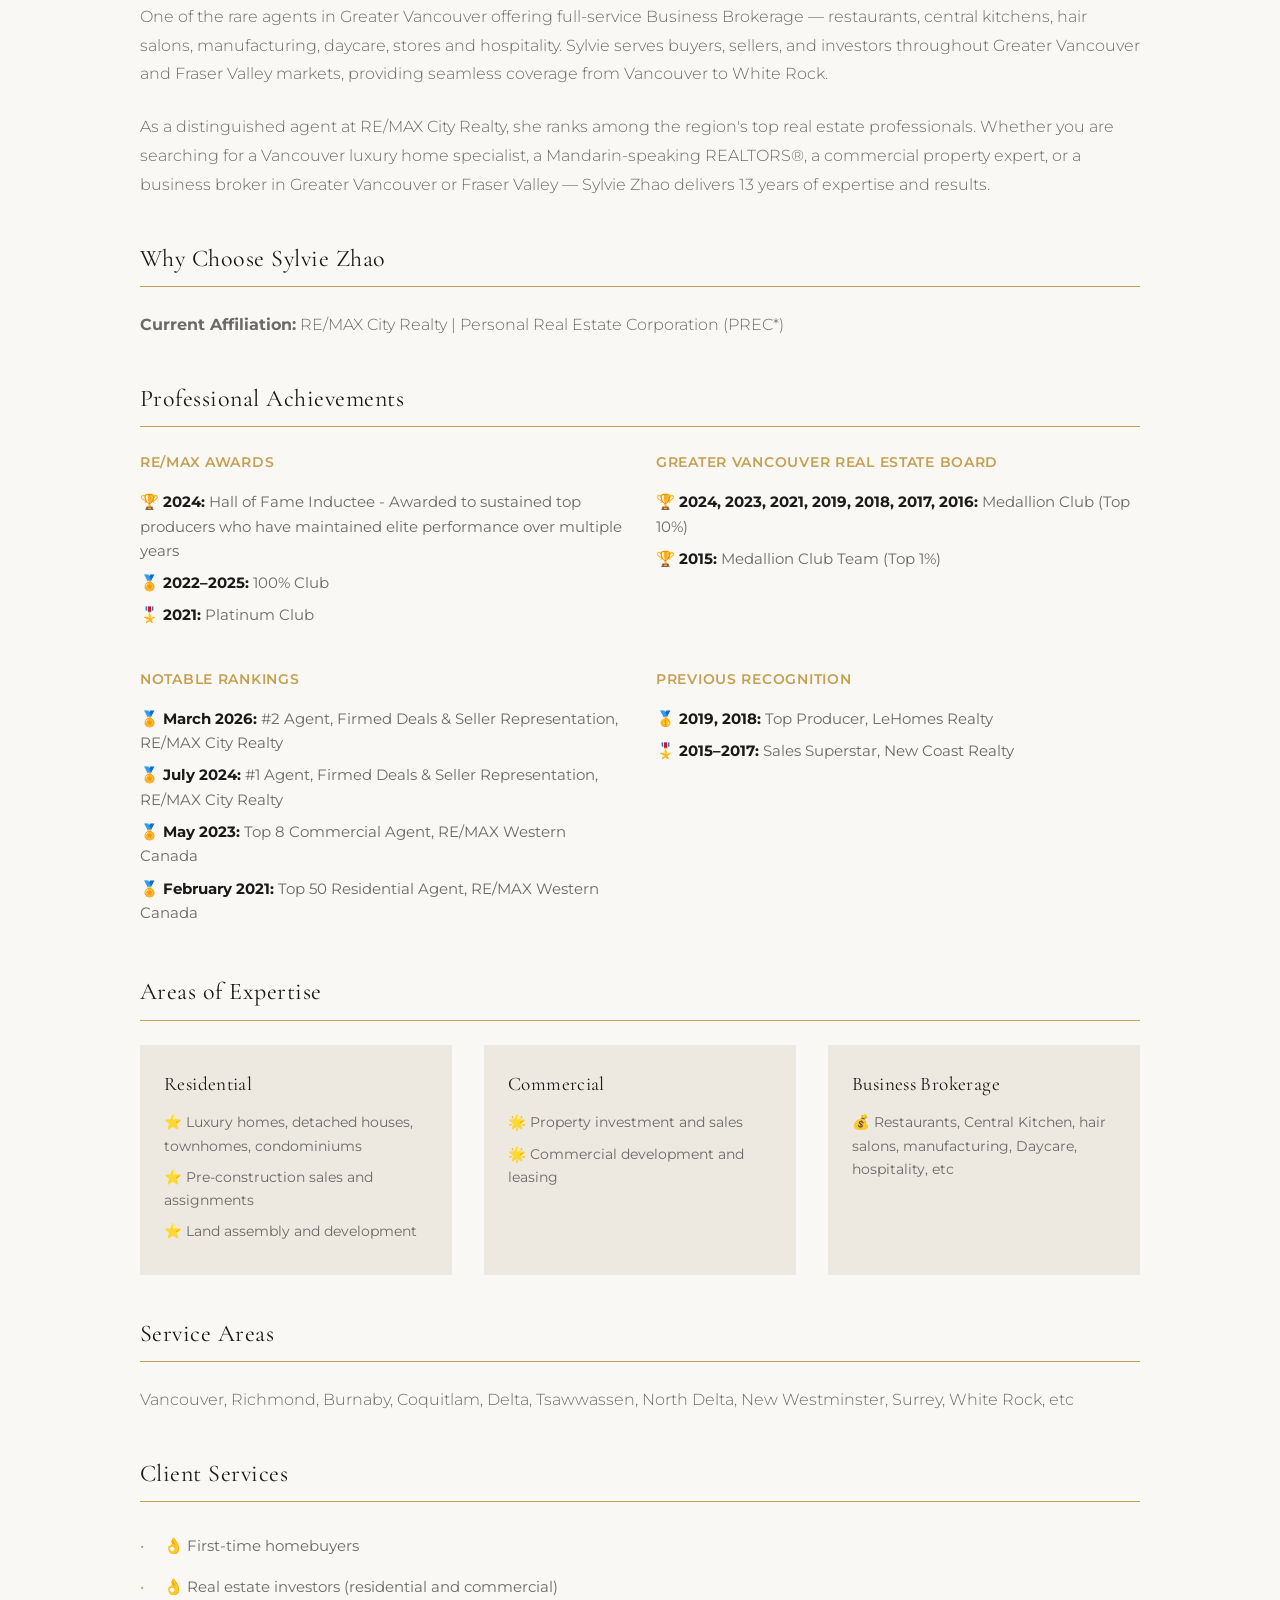
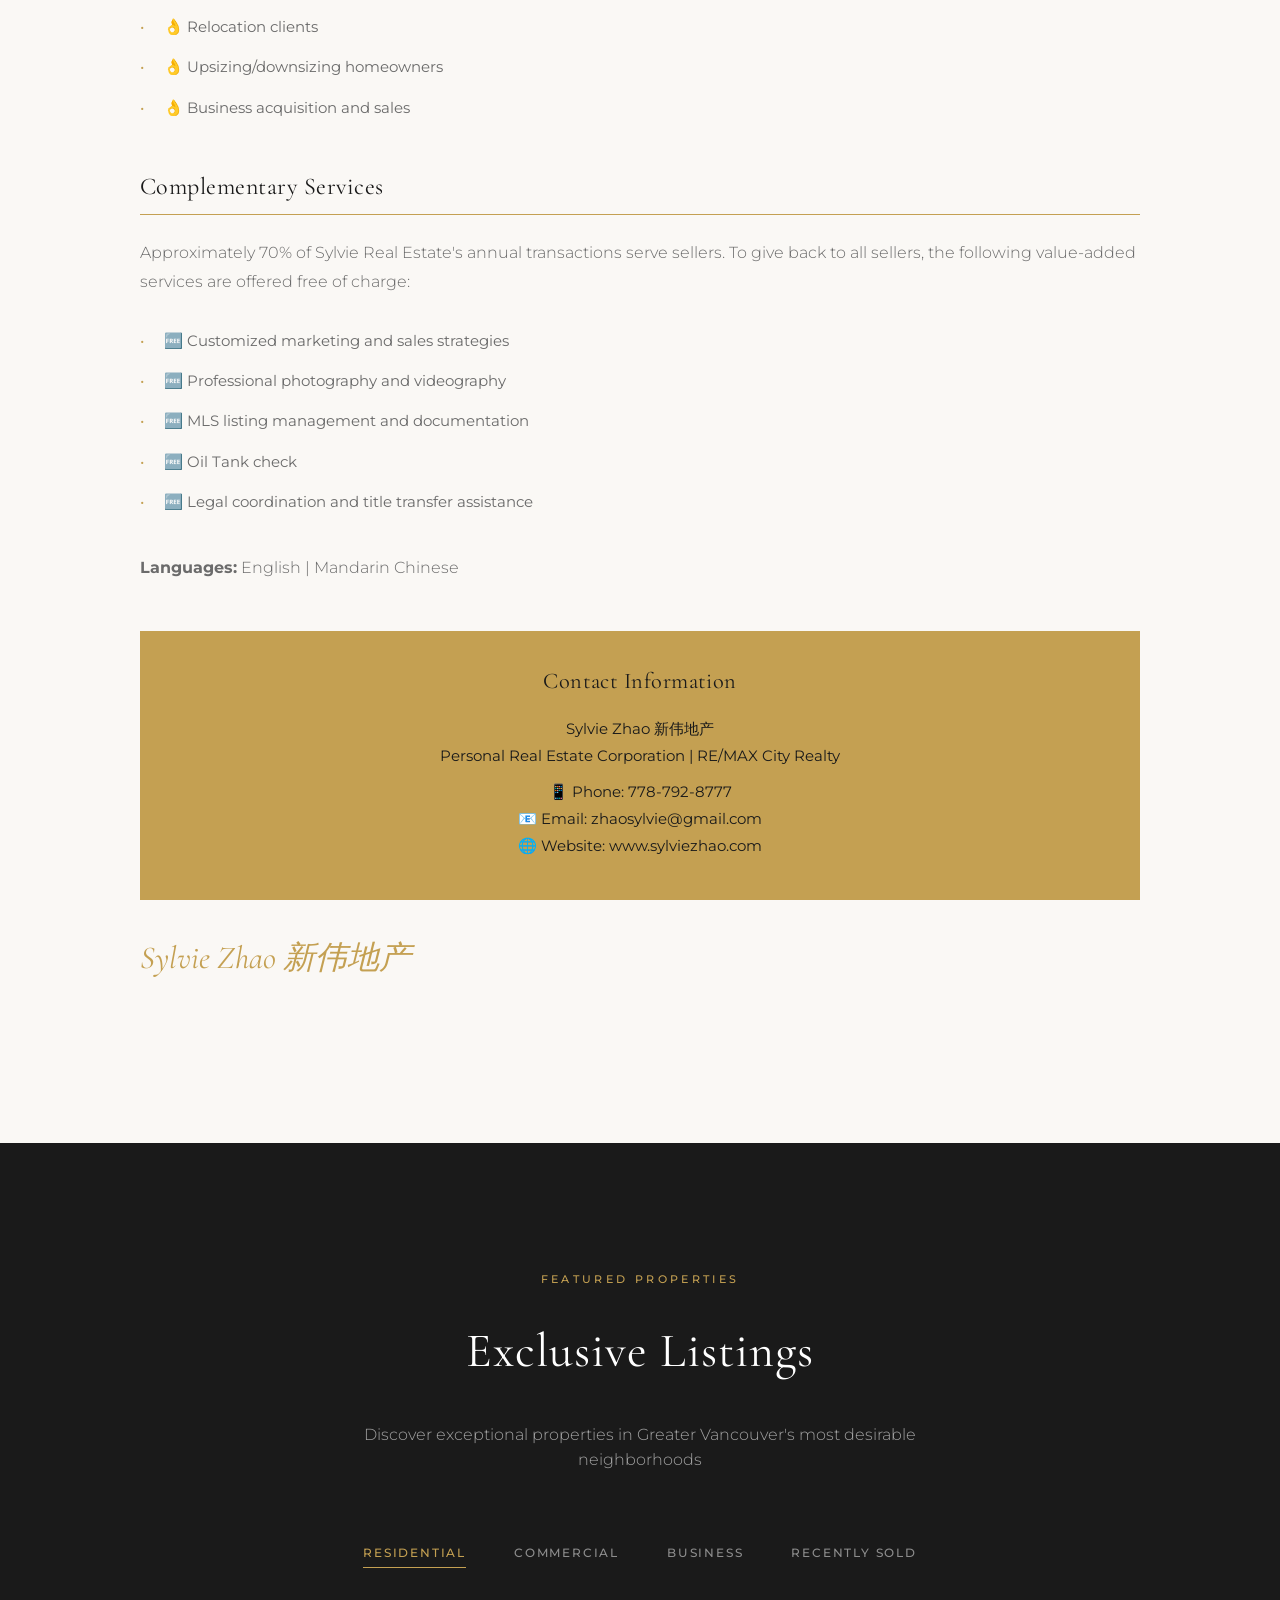
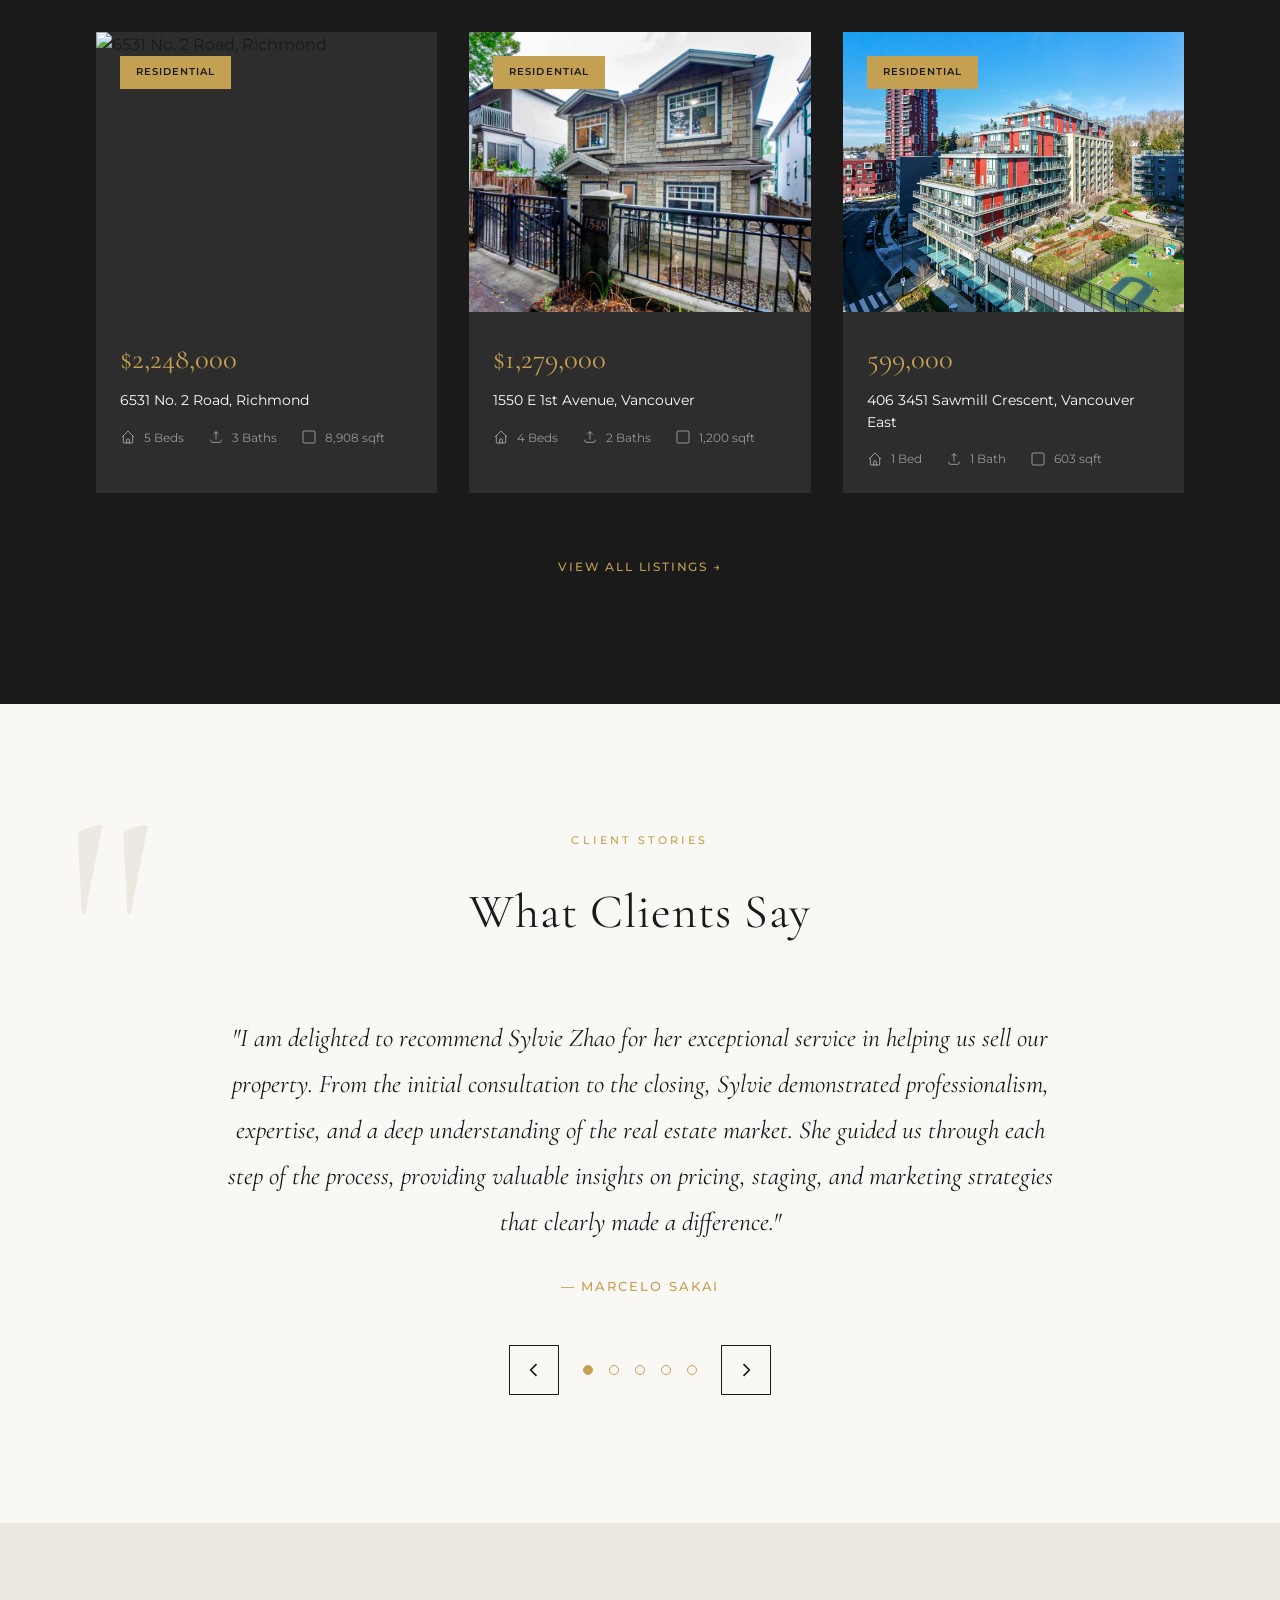
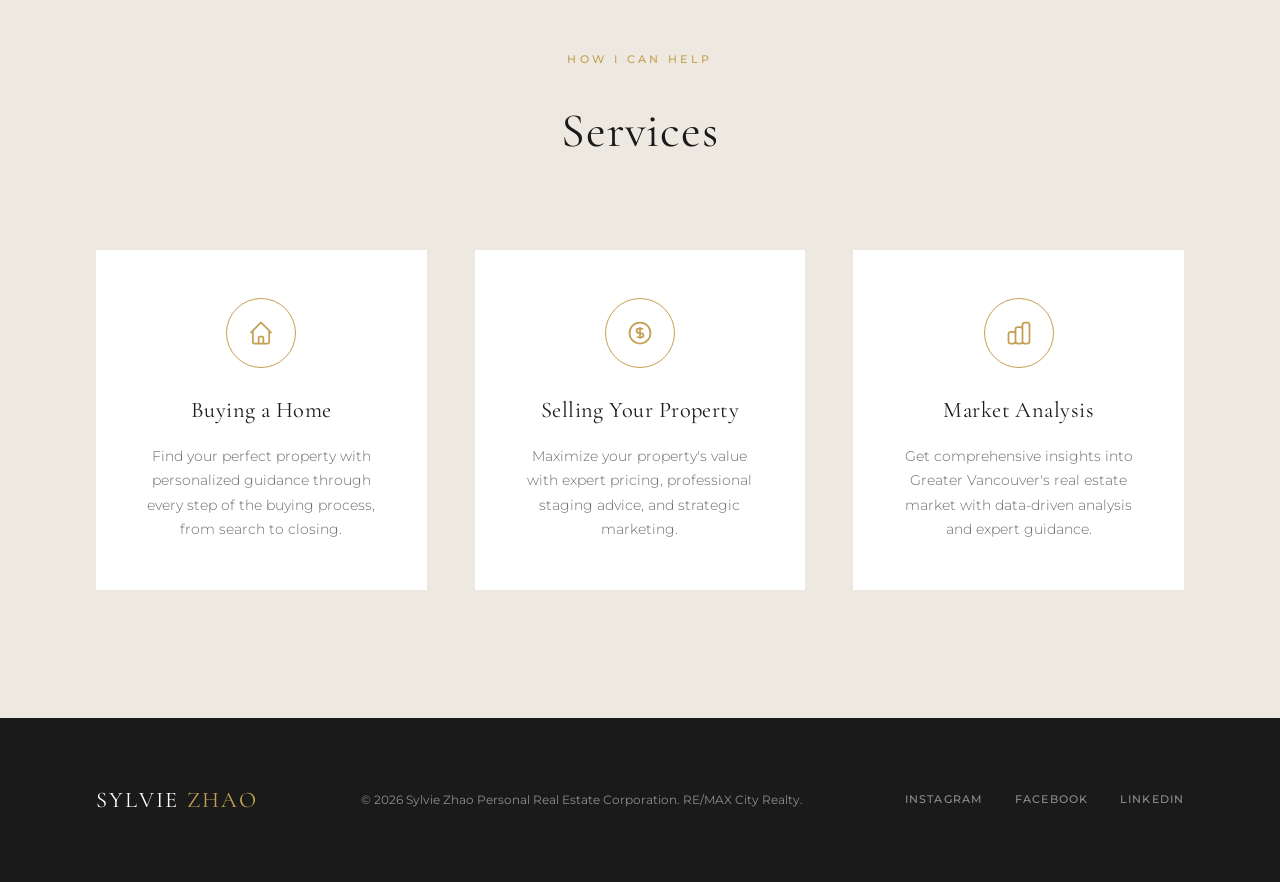
==== commit 08d940cd: "update home page description" ====
--- a/public/index.html
+++ b/public/index.html
@@ -35,10 +35,10 @@
         <div class="hero-content">
             <p class="hero-eyebrow">Greater Vancouver Real Estate Expert</p>
             <h1 class="hero-title">Find Your <em>Dream</em><br>Home Today</h1>
-            <p class="hero-subtitle">With 13 years of experience in real estate,
-                Sylvie Zhao delivers exceptional outcomes for buyers, sellers,
-                and investors across Vancouver, Fraser Valley, and Greater Vancouver
-                — specializing in luxury homes, commercial properties, and business brokerage.</p>
+            <p class="hero-subtitle">With 30 years of experience, 13 as a licensed REALTOR®,
+                and a 2024 RE/MAX Hall of Fame distinction, Sylvie Zhao is one of Greater
+                Vancouver's most trusted agents — and one of the few offering full-service
+                Business Brokerage alongside residential expertise.</p>
             <p class="hero-eyebrow">Sylvie Zhao Personal Real Estate Corporation</p>
             <div class="hero-buttons">
                 <a href="listings.html" class="btn btn-primary">View Listings →</a>
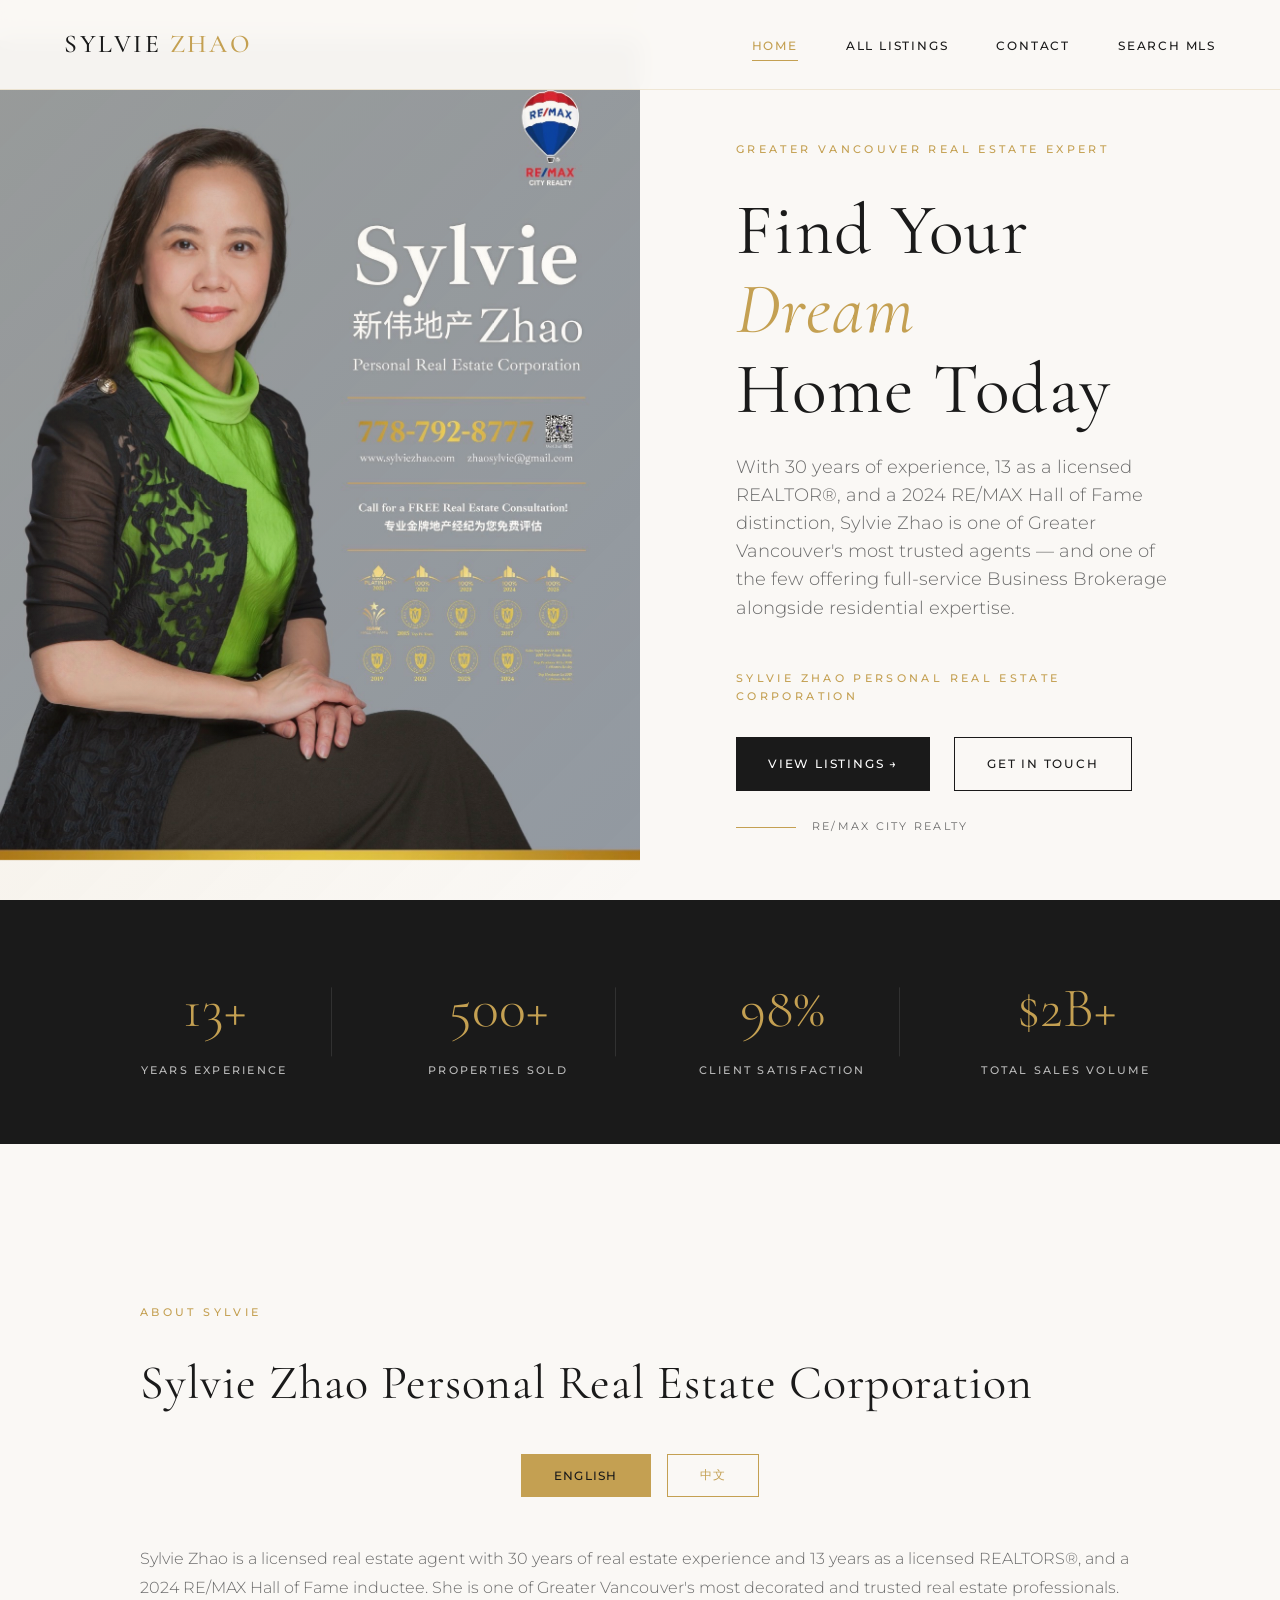
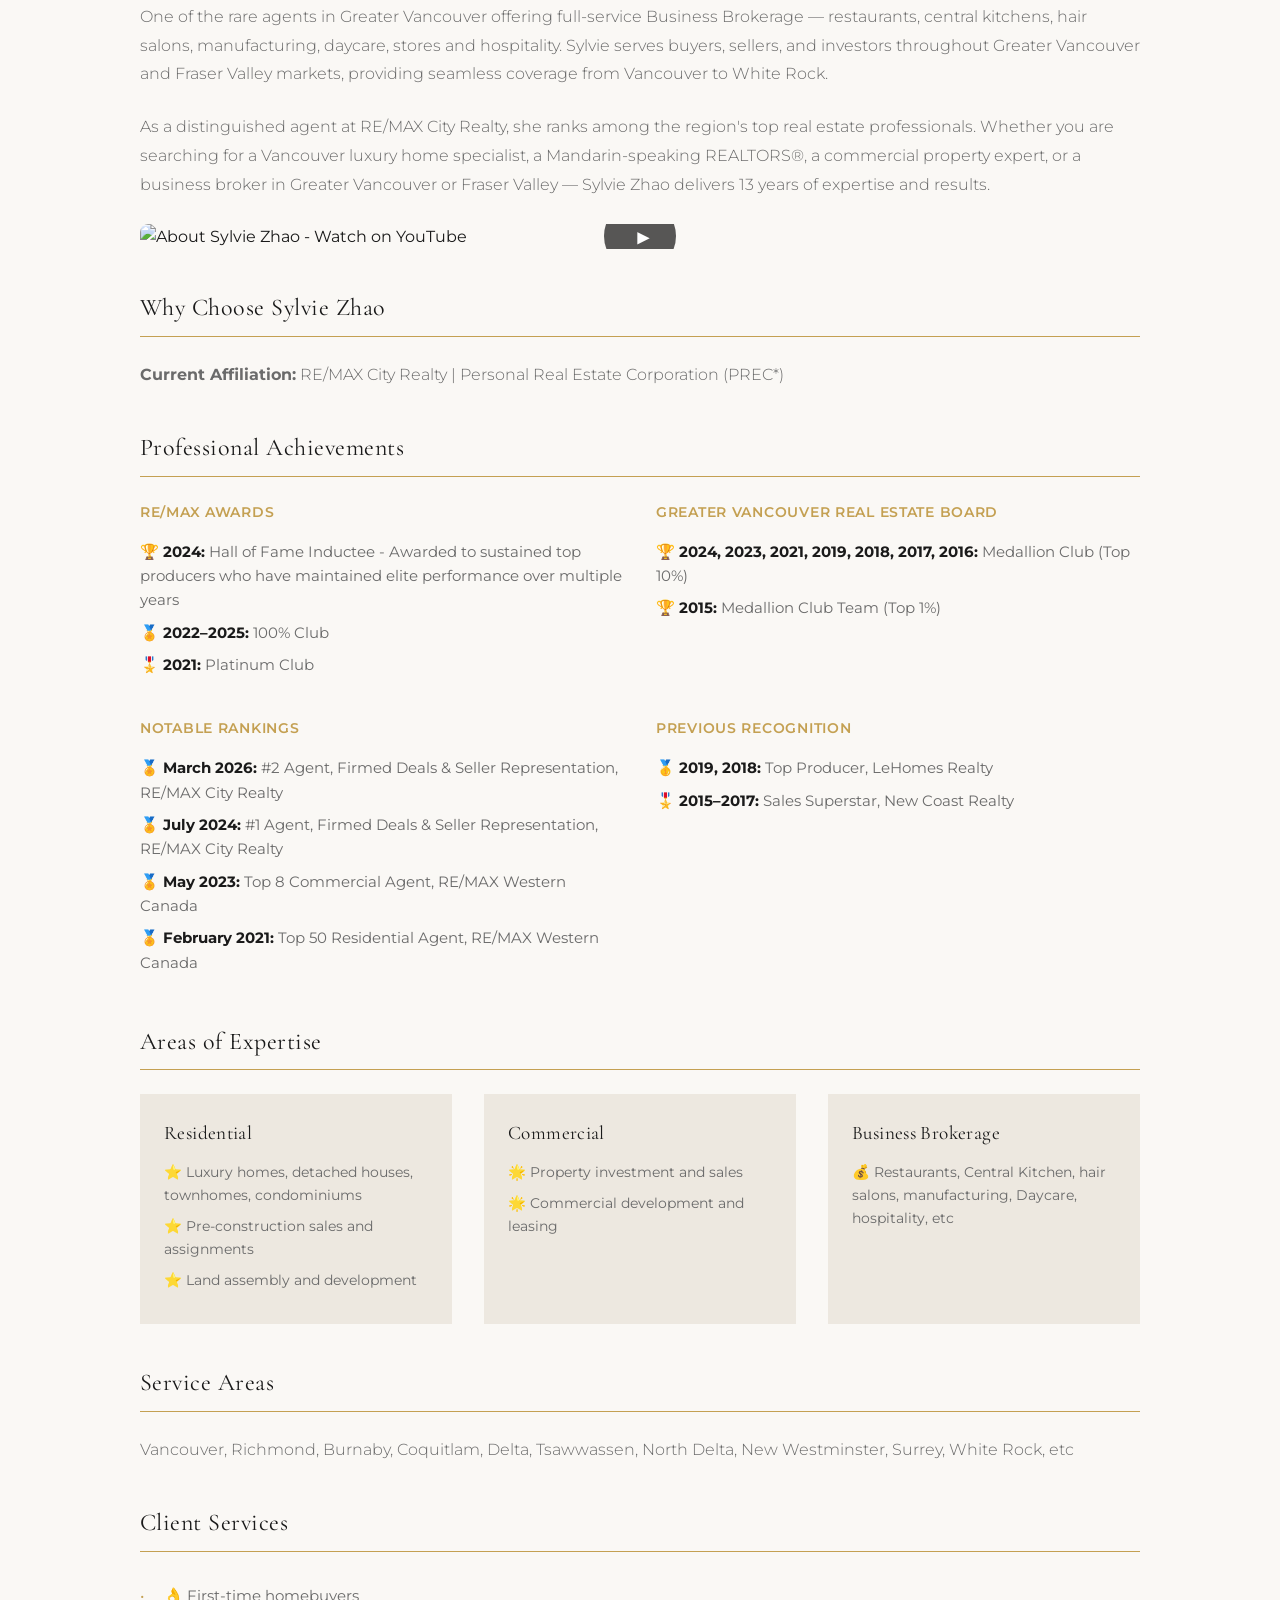
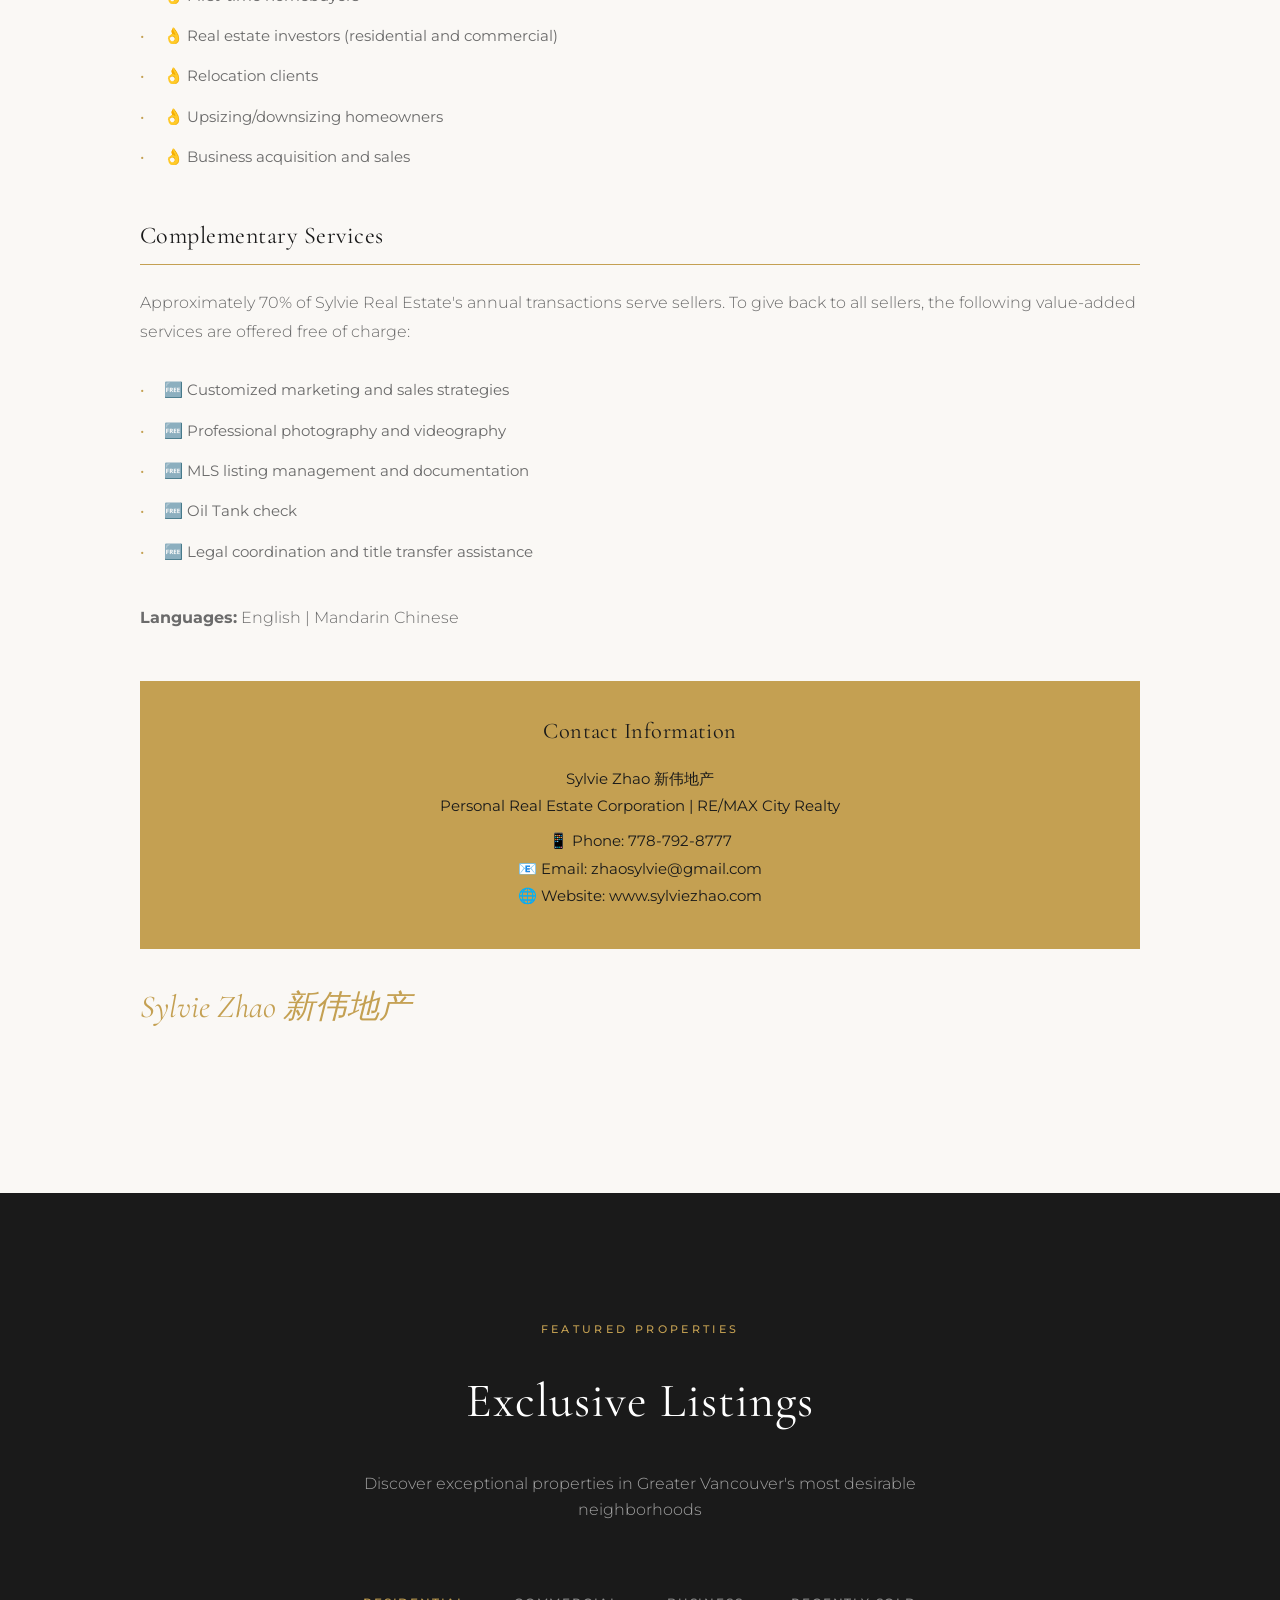
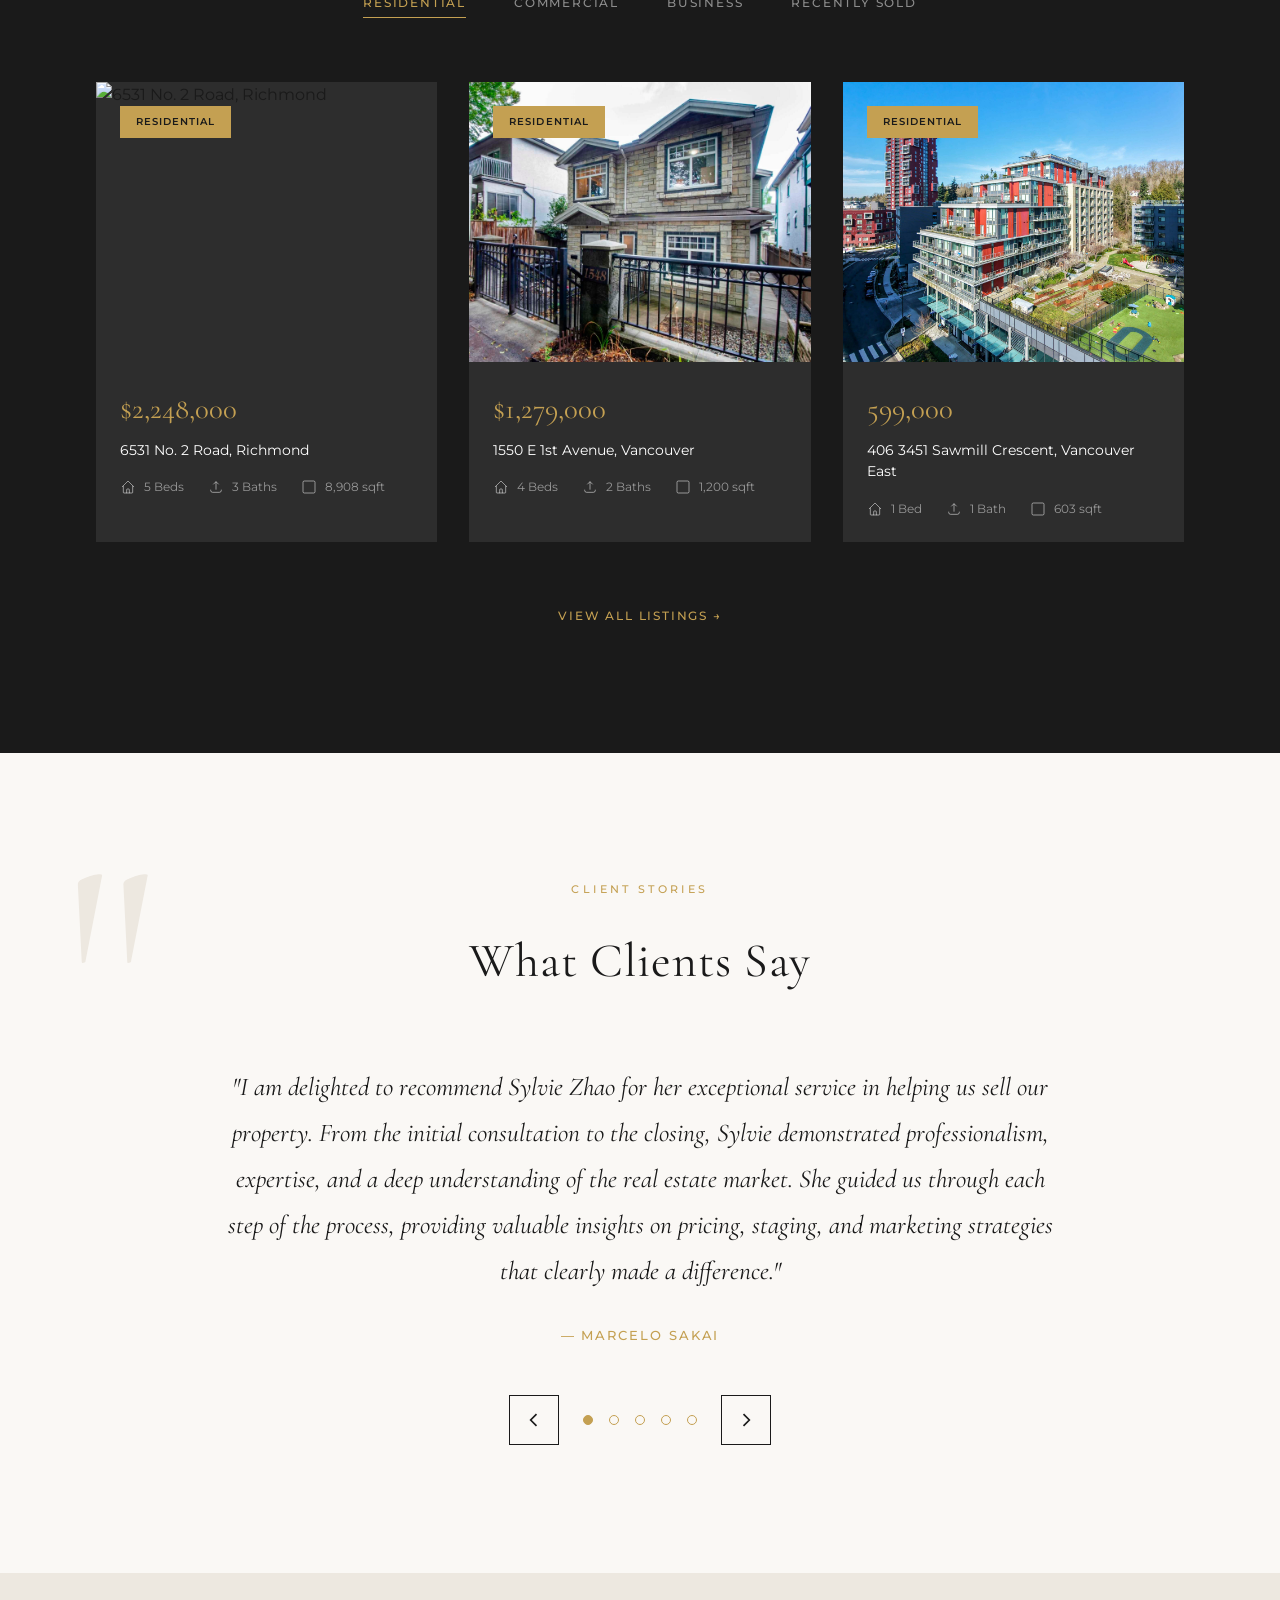
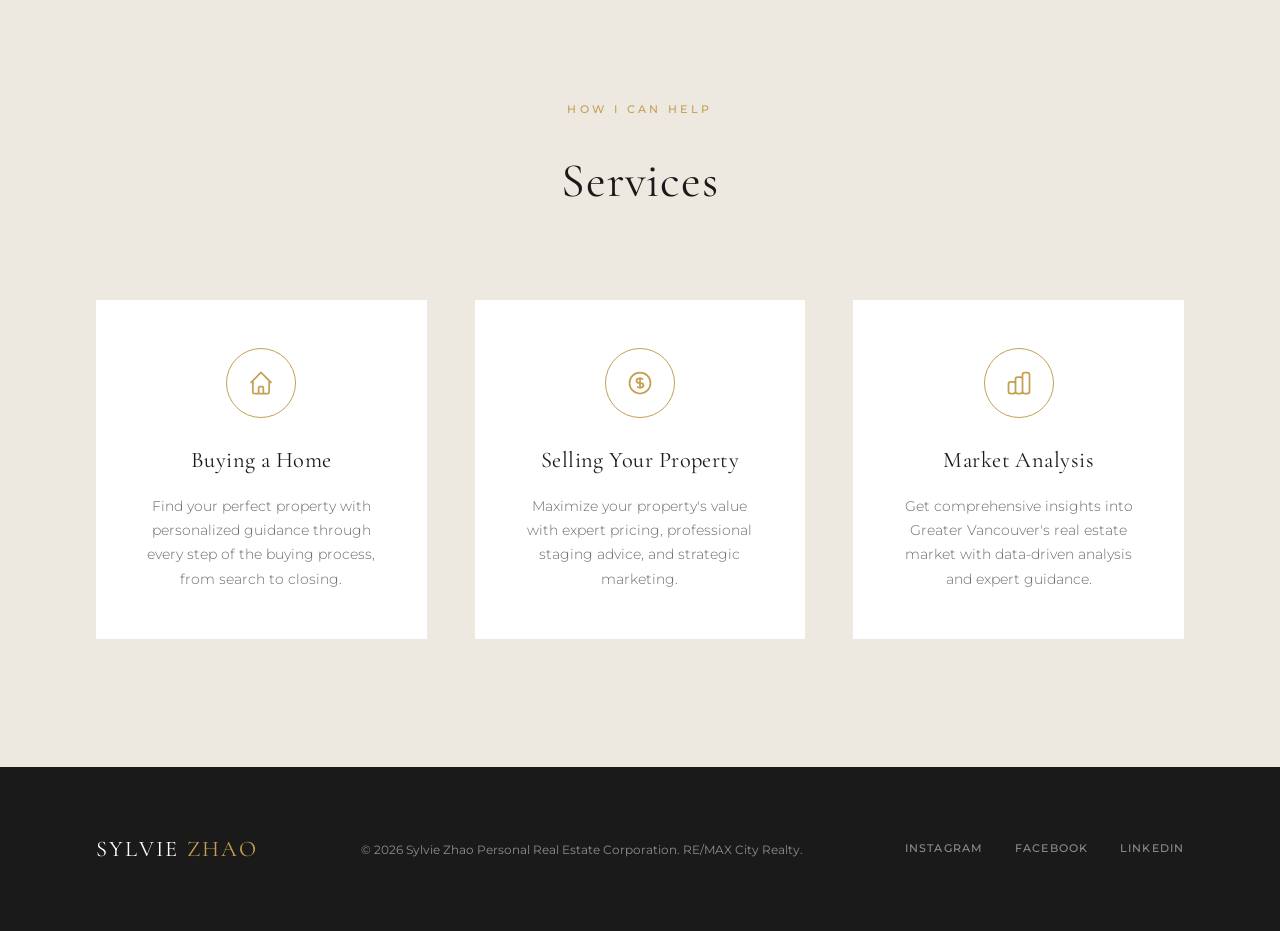
==== commit 3dadc27f: "embed intro vidoes in about me section" ====
--- a/public/index.html
+++ b/public/index.html
@@ -100,6 +100,11 @@
                     Mandarin-speaking REALTORS®, a commercial property expert, or a business broker in Greater Vancouver
                     or Fraser Valley — Sylvie Zhao delivers 13 years of expertise and results.</p>
 
+                <a href="https://www.youtube.com/watch?v=t1R0T34TTDg" target="_blank" class="video-thumbnail">
+                    <img src="https://img.youtube.com/vi/t1R0T34TTDg/maxresdefault.jpg" alt="About Sylvie Zhao - Watch on YouTube">
+                    <div class="play-btn">&#9654;</div>
+                </a>
+
                 <h3 class="about-heading">Why Choose Sylvie Zhao</h3>
 
                 <p class="about-text"><strong>Current Affiliation:</strong> RE/MAX City Realty | Personal Real Estate
@@ -222,6 +227,11 @@
                 <p class="about-text">综上所述，Sylvie Zhao 新伟地产
                     是您在大温哥华地区值得信赖的资深持牌地产经纪与顶尖销售专家。专精温哥华、列治文、本拿比、高贵林、素里学区房买卖，深知华人家庭对优质教育资源的重视。为新移民、投资移民及海外买家提供全程中文服务，助您在大温哥华顺利安家置业。如果您正在寻找大温哥华专业华人地产经纪，无论是学区房、移民置业、楼花转让还是商业投资，欢迎联系Sylvie
                     Zhao 新伟地产 - 用中文为您的每一步房地产决策保驾护航。</p>
+
+                <a href="https://www.youtube.com/watch?v=2Q3kv-KNjbY" target="_blank" class="video-thumbnail">
+                    <img src="https://img.youtube.com/vi/2Q3kv-KNjbY/maxresdefault.jpg" alt="关于 Sylvie Zhao - 在 YouTube 上观看">
+                    <div class="play-btn">&#9654;</div>
+                </a>
 
                 <h3 class="about-heading">专业概况</h3>
                 <p class="about-text">
--- a/public/styles.css
+++ b/public/styles.css
@@ -440,6 +440,50 @@
     margin-top: 2rem;
 }
 
+/* Video thumbnail link */
+.video-thumbnail {
+    display: block;
+    position: relative;
+    margin: 1.5rem 0 2rem;
+    border-radius: 8px;
+    overflow: hidden;
+    cursor: pointer;
+}
+
+.video-thumbnail img {
+    width: 100%;
+    display: block;
+    border-radius: 8px;
+    transition: brightness 0.2s ease;
+}
+
+.video-thumbnail:hover img {
+    filter: brightness(0.85);
+}
+
+.video-thumbnail .play-btn {
+    position: absolute;
+    top: 50%;
+    left: 50%;
+    transform: translate(-50%, -50%);
+    width: 72px;
+    height: 72px;
+    background: rgba(0, 0, 0, 0.65);
+    border-radius: 50%;
+    display: flex;
+    align-items: center;
+    justify-content: center;
+    color: #fff;
+    font-size: 1.8rem;
+    padding-left: 5px;
+    pointer-events: none;
+    transition: background 0.2s ease;
+}
+
+.video-thumbnail:hover .play-btn {
+    background: rgba(196, 160, 82, 0.85);
+}
+
 /* About section full width */
 .about-content.full-width {
     max-width: 1000px;
